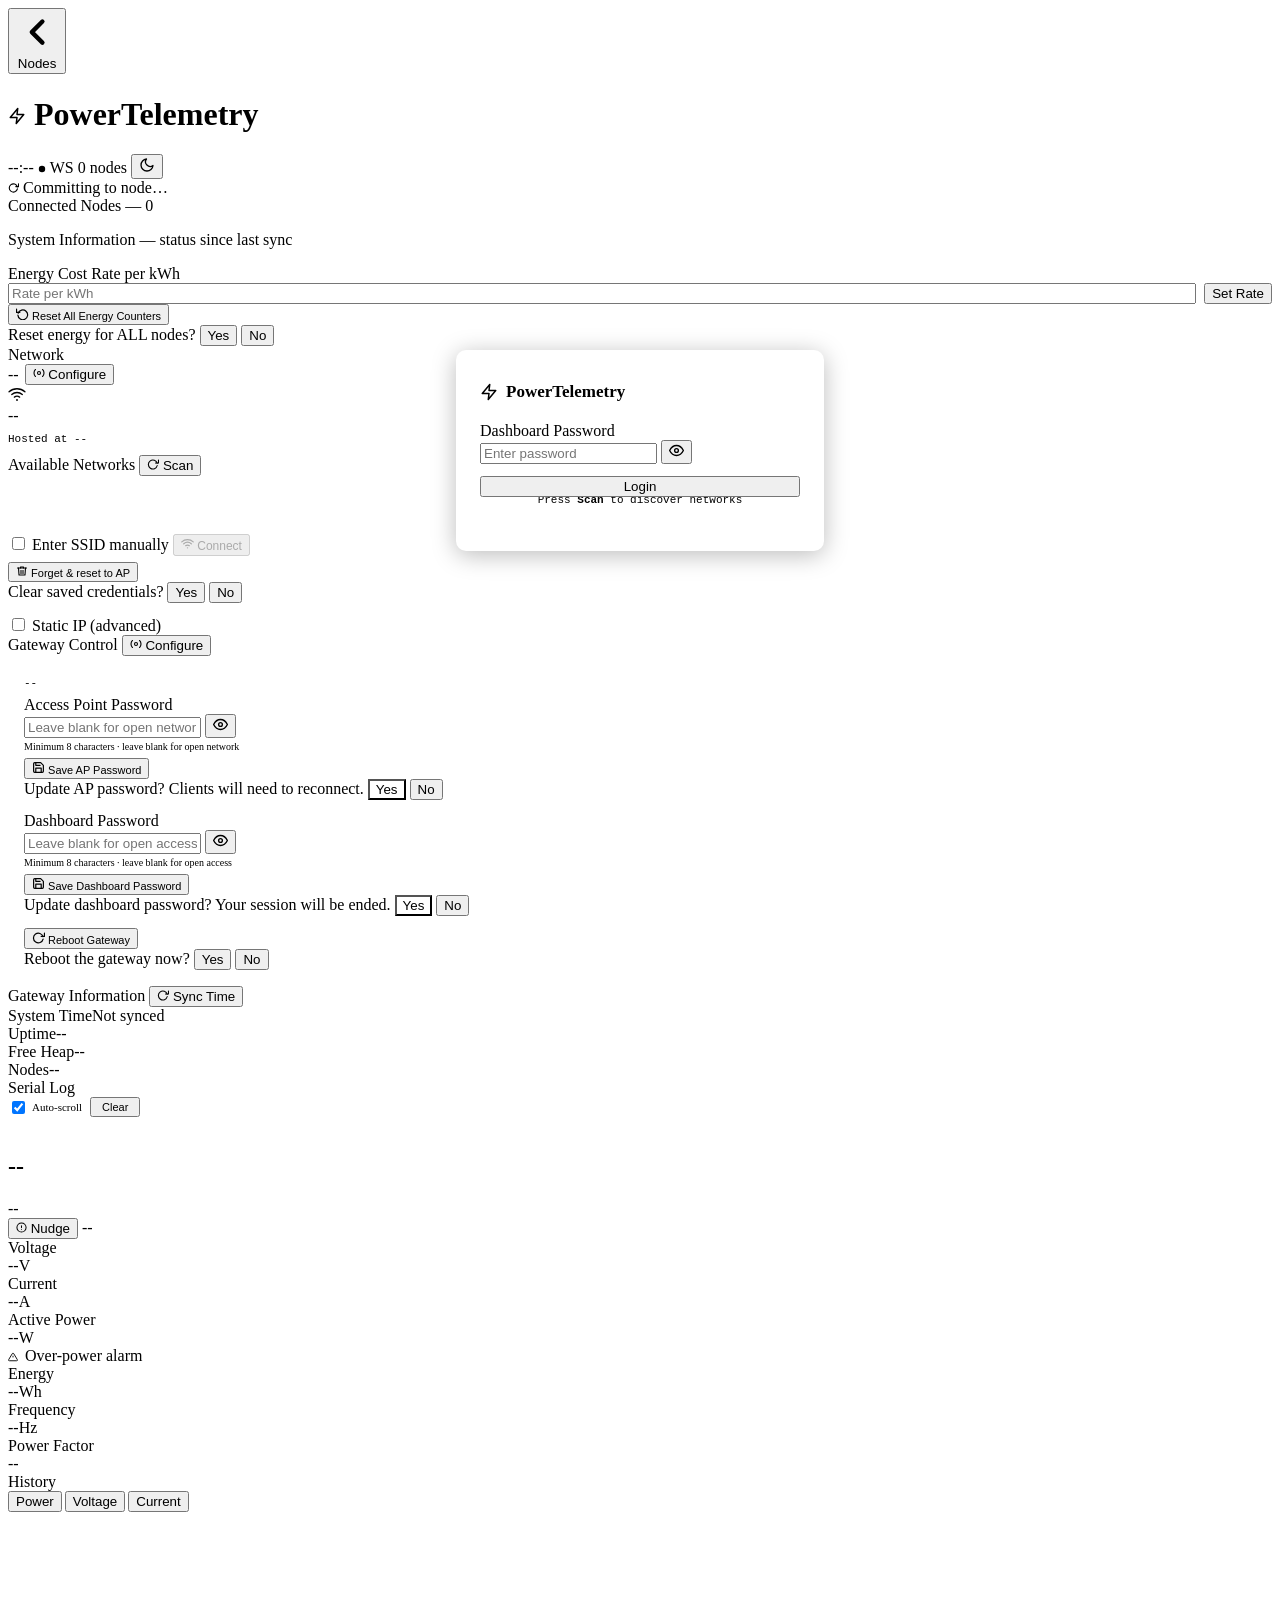
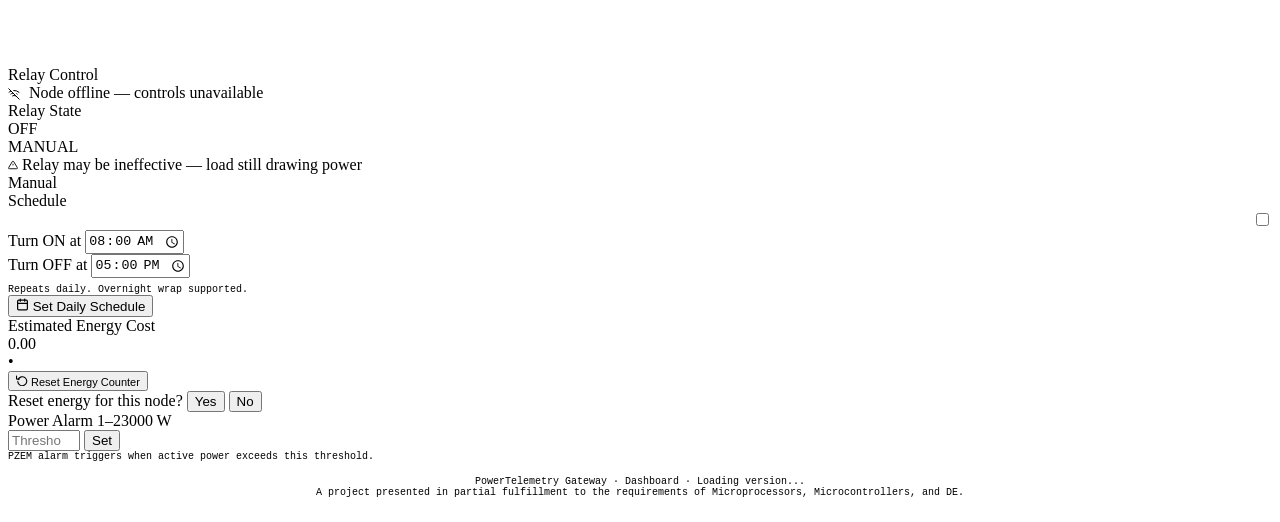
==== data/index.html @ 4db3e6ac "add foundation for bulkier data transfers" ====
<!DOCTYPE html>
<html lang="en" data-theme="dark">
<head>
<meta charset="UTF-8">
<meta name="viewport" content="width=device-width, initial-scale=1.0, maximum-scale=1">
<title>PowerTelemetry &middot; Dashboard</title>
<script src="/chart.js"></script>
<link rel="stylesheet" href="/styles.css">
<link rel="icon" type="image/png" href="/favicon/favicon-96x96.png" sizes="96x96" />
<link rel="icon" type="image/svg+xml" href="/favicon/favicon.svg" />
<link rel="shortcut icon" href="/favicon/favicon.ico" />
<link rel="apple-touch-icon" sizes="180x180" href="/favicon/apple-touch-icon.png" />
<meta name="apple-mobile-web-app-title" content="Telemeter" />
<link rel="manifest" href="/site.webmanifest" />
<meta name="theme-color" content="#00e5a0">
<!-- iOS Safari -->
<meta name="apple-mobile-web-app-capable" content="yes">
<meta name="apple-mobile-web-app-status-bar-style" content="black-translucent">
<meta name="apple-mobile-web-app-title" content="Gateway">
<link rel="apple-touch-icon" href="/icon-192.png">
</head>
<body>
<!-- -- Header --------------------------------------------------- -->
<header class="hdr">
  <div class="hdr-l">
    <button class="back-btn" id="backBtn" onclick="goHome()">
      <svg viewBox="0 0 24 24" fill="none" stroke="currentColor" stroke-width="2.5" stroke-linecap="round" stroke-linejoin="round"><polyline points="15 18 9 12 15 6"/></svg>
      Nodes
    </button>
    <h1>
      <span class="b">
        <svg width="18" height="18" viewBox="0 0 24 24" fill="none" stroke="currentColor" stroke-width="2" stroke-linecap="round" stroke-linejoin="round"><polygon points="13 2 3 14 12 14 11 22 21 10 12 10 13 2"/></svg>
      </span>
      PowerTelemetry
    </h1>
  </div>
  <div class="hdr-r">
    <span class="clk M" id="sysClock">--:--</span>
    <span class="hdr-badge M ws-err" id="wsStatus">
      <svg width="8" height="8" viewBox="0 0 10 10" style="display:inline;margin-right:4px"><circle cx="5" cy="5" r="4" fill="currentColor"/></svg>WS
    </span>
    <span class="hdr-badge M node-count" id="nodeCount">0 nodes</span>
    <button class="theme-btn" onclick="toggleTheme()" title="Toggle theme">
      <svg id="themeIco" width="16" height="16" viewBox="0 0 24 24" fill="none" stroke="currentColor" stroke-width="2" stroke-linecap="round" stroke-linejoin="round"><path d="M21 12.79A9 9 0 1 1 11.21 3 7 7 0 0 0 21 12.79z"/></svg>
    </button>
  </div>
  <div class="commit-banner" id="commitBanner">
    <svg width="11" height="11" viewBox="0 0 24 24" fill="none" stroke="currentColor" stroke-width="2.5" stroke-linecap="round" stroke-linejoin="round" style="animation:spin 1s linear infinite"><polyline points="23 4 23 10 17 10"/><path d="M20.49 15a9 9 0 1 1-.08-4.36"/></svg>
    Committing to node&hellip;
  </div>
</header>

<!-- Auth overlay — visible by default; JS hides it after auth check -->
<div id="authOverlay" style="display:flex;position:fixed;inset:0;z-index:9999;background:var(--bg);align-items:center;justify-content:center">
  <div style="width:100%;max-width:320px;padding:32px 24px;background:var(--pan);border-radius:10px;box-shadow:0 4px 24px #0004">
    <div style="display:flex;align-items:center;gap:8px;margin-bottom:4px">
      <span style="color:var(--ac);display:inline-flex;align-items:center">
        <svg width="18" height="18" viewBox="0 0 24 24" fill="none" stroke="currentColor" stroke-width="2" stroke-linecap="round" stroke-linejoin="round"><polygon points="13 2 3 14 12 14 11 22 21 10 12 10 13 2"/></svg>
      </span>
      <span style="font-size:17px;font-weight:700" class="M">PowerTelemetry</span>
    </div>
    <div style="font-size:11px;color:var(--txd);margin-bottom:20px" id="authApSsid"></div>
    <div class="form-group" style="margin-bottom:12px">
      <label class="form-label">Dashboard Password</label>
      <div class="pw-wrap">
        <input class="form-input" type="password" id="loginPwInput"
               placeholder="Enter password" autocomplete="current-password"
               spellcheck="false" onkeydown="if(event.key==='Enter')doLogin()">
        <button class="pw-eye" onclick="loginTogglePw()" type="button">
          <svg id="loginEyeIco" width="15" height="15" viewBox="0 0 24 24" fill="none" stroke="currentColor" stroke-width="2.2" stroke-linecap="round" stroke-linejoin="round"><path d="M1 12s4-8 11-8 11 8 11 8-4 8-11 8-11-8-11-8z"/><circle cx="12" cy="12" r="3"/></svg>
        </button>
      </div>
    </div>
    <button class="btn btn-primary" onclick="doLogin()" style="width:100%">Login</button>
    <div id="loginHint" style="font-size:10px;color:var(--txd);margin-top:8px;min-height:14px"></div>
  </div>
</div>

<div class="wrap">

  <!-- -- INDEX VIEW -------------------------------------------- -->
  <div class="view active" id="vIdx">

    <div class="scan-row" style="margin-bottom:16px">
      <div class="sec-label" style="margin-bottom:0">Connected Nodes &mdash; <span id="idxCount">0</span></div>
    </div>

    <!-- Node grid -->
    <div class="node-grid" id="nodeGrid"></div>

    <!-- Empty state -->
    <div class="empty-state" id="emptyState" style="display:none">
      <div class="ei">
        <svg width="48" height="48" viewBox="0 0 24 24" fill="none" stroke="currentColor" stroke-width="1.2" stroke-linecap="round" stroke-linejoin="round"><path d="M18 8h1a4 4 0 0 1 0 8h-1"/><path d="M2 8h16v9a4 4 0 0 1-4 4H6a4 4 0 0 1-4-4V8z"/><line x1="6" y1="1" x2="6" y2="4"/><line x1="10" y1="1" x2="10" y2="4"/><line x1="14" y1="1" x2="14" y2="4"/></svg>
      </div>
      <h2>Waiting for nodes&hellip;</h2>
      <p>Power on sensor nodes. They will appear here automatically once connected.</p>
    </div>
		
		<div class="scan-row" style="margin-bottom:16px; margin-top:16px;">
      <div class="sec-label" style="margin-bottom:0">System Information — status since last sync</div>
    </div>

    <!-- Gateway section -->
    <div class="gw-section">

      <!-- Energy cost rate -->
      <div class="panel cc-watt">
        <div class="panel-head">
          <span class="panel-title">Energy Cost Rate</span>
          <span class="panel-badge M">per kWh</span>
        </div>
        <div class="panel-body">
          <div style="display:flex;align-items:center;gap:8px">
            <input type="number" class="form-input M" id="costRateIn" min="0.01" step="0.01" placeholder="Rate per kWh" style="flex:1;margin-top:0">
            <button class="thr-set-btn M" onclick="setCostRate()" id="costSetBtn">Set Rate</button>
          </div>
          <div class="divider"></div>
          <div class="confirm-wrap">
            <button class="btn btn-danger M" style="margin-top:0;font-size:11px" onclick="showConfirm('cfmAllEnergy')">
              <svg width="13" height="13" viewBox="0 0 24 24" fill="none" stroke="currentColor" stroke-width="2.2" stroke-linecap="round" stroke-linejoin="round"><polyline points="1 4 1 10 7 10"/><path d="M3.51 15a9 9 0 1 0 .49-3.5"/></svg>
              Reset All Energy Counters
            </button>
            <div class="confirm M" id="cfmAllEnergy">
              <span class="confirm-msg">Reset energy for ALL nodes?</span>
              <button class="confirm-y" onclick="execClearAllEnergy()">Yes</button>
              <button class="confirm-n" onclick="hideConfirm('cfmAllEnergy')">No</button>
            </div>
          </div>
        </div>
      </div>

      <!-- Network status + config -->
      <div class="panel cc-freq" id="netPanel">
        <div class="panel-head">
          <span class="panel-title">Network</span>
          <div style="display:flex;align-items:center;gap:6px">
            <span class="panel-badge M" id="gwModeBadge">--</span>
            <button class="scan-btn M" id="wifiCfgBtn" onclick="toggleWifiDrawer()">
              <svg width="12" height="12" viewBox="0 0 24 24" fill="none" stroke="currentColor" stroke-width="2.2" stroke-linecap="round" stroke-linejoin="round"><circle cx="12" cy="12" r="3"/><path d="M19.07 4.93a10 10 0 0 1 0 14.14"/><path d="M4.93 4.93a10 10 0 0 0 0 14.14"/></svg>
              Configure
            </button>
          </div>
        </div>
        <div class="panel-body">

          <!-- Status view -->
          <div id="wifiStatusView">
            <div class="gw-net-ssid">
              <div class="gw-net-icon" id="gwNetIcon">
                <svg width="18" height="18" viewBox="0 0 24 24" fill="none" stroke="currentColor" stroke-width="1.8" stroke-linecap="round" stroke-linejoin="round"><path d="M1.42 9a16 16 0 0 1 21.16 0"/><path d="M5 12.55a11 11 0 0 1 14.08 0"/><path d="M8.53 16.11a6 6 0 0 1 6.95 0"/><line x1="12" y1="20" x2="12.01" y2="20" stroke-width="2.5"/></svg>
              </div>
              <div class="gw-net-name M" id="gwSSID">--</div>
            </div>
            <div style="margin-top:8px;font-size:11px;font-family:'JetBrains Mono',monospace"><span style="color:var(--txd)">Hosted at&nbsp;</span><span class="info-val ac M" id="gwIP">--</span></div>
          </div>

          <!-- Config drawer -->
          <div class="wifi-drawer" id="wifiDrawer">
            <div class="divider" style="margin-top:10px"></div>

            <!-- Screen: scan -->
            <div id="wifiScr-scan">
              <div class="scan-row">
                <span class="scan-label">Available Networks</span>
                <button class="scan-btn M" id="wifiScanBtn" onclick="wifiDoScan()">
                  <svg id="wifiScanIco" width="12" height="12" viewBox="0 0 24 24" fill="none" stroke="currentColor" stroke-width="2.2" stroke-linecap="round" stroke-linejoin="round"><polyline points="23 4 23 10 17 10"/><path d="M20.49 15a9 9 0 1 1-.08-4.36"/></svg>
                  Scan
                </button>
              </div>
              <div class="wifi-net-list" id="wifiNetList">
                <div class="empty" style="text-align:center;padding:18px 0;color:var(--txd);font-size:11px;font-family:monospace">
                  Press <strong>Scan</strong> to discover networks
                </div>
              </div>
              <label class="wifi-manual-row M">
                <input type="checkbox" id="wifiManualCb" onchange="wifiToggleManual()"> Enter SSID manually
              </label>
              <div id="wifiManualInput" style="display:none">
                <div class="form-group">
                  <label class="form-label">SSID</label>
                  <input class="form-input M" type="text" id="wifiManualSSID" placeholder="Network name" autocomplete="off" spellcheck="false" oninput="wifiValidateConnect()">
                </div>
              </div>
              <div id="wifiCredSection" style="display:none">
                <div class="form-group">
                  <label class="form-label">Password</label>
                  <div class="pw-wrap">
                    <input class="form-input M" type="password" id="wifiPwInput" placeholder="Enter password…" autocomplete="off">
                    <button class="pw-eye" onclick="wifiTogglePw()" type="button">
                      <svg id="wifiEyeIco" width="15" height="15" viewBox="0 0 24 24" fill="none" stroke="currentColor" stroke-width="2" stroke-linecap="round" stroke-linejoin="round"><path d="M1 12s4-8 11-8 11 8 11 8-4 8-11 8-11-8-11-8z"/><circle cx="12" cy="12" r="3"/></svg>
                    </button>
                  </div>
                </div>
              </div>
              <button class="btn btn-primary M" id="wifiConnectBtn" onclick="wifiDoConnect()" disabled style="margin-top:10px;font-size:12px">
                <svg width="13" height="13" viewBox="0 0 24 24" fill="none" stroke="currentColor" stroke-width="2.2" stroke-linecap="round" stroke-linejoin="round"><path d="M5 12.55a11 11 0 0 1 14.08 0"/><path d="M1.42 9a16 16 0 0 1 21.16 0"/><path d="M8.53 16.11a6 6 0 0 1 6.95 0"/><line x1="12" y1="20" x2="12.01" y2="20" stroke-width="2.5"/></svg>
                Connect
              </button>
              <div class="confirm-wrap" style="margin-top:6px">
                <button class="btn btn-danger M" onclick="showConfirm('cfmForget')" style="margin-top:0;font-size:11px">
                  <svg width="12" height="12" viewBox="0 0 24 24" fill="none" stroke="currentColor" stroke-width="2.2" stroke-linecap="round" stroke-linejoin="round"><polyline points="3 6 5 6 21 6"/><path d="M19 6l-1 14H6L5 6"/><path d="M10 11v6"/><path d="M14 11v6"/><path d="M9 6V4h6v2"/></svg>
                  Forget &amp; reset to AP
                </button>
                <div class="confirm M" id="cfmForget">
                  <span class="confirm-msg">Clear saved credentials?</span>
                  <button class="confirm-y" onclick="wifiDoForget()">Yes</button>
                  <button class="confirm-n" onclick="hideConfirm('cfmForget')">No</button>
                </div>
              </div>

              <!-- Static IP (advanced) -->
              <div class="divider" style="margin:12px 0 8px"></div>
              <label class="wifi-manual-row M">
                <input type="checkbox" id="wifiStaticIpCb" onchange="wifiToggleStaticIp()"> Static IP (advanced)
              </label>
              <div id="wifiStaticIpSection" style="display:none">
                <div style="font-size:10px;color:var(--txd);margin:4px 0 8px;font-family:monospace;line-height:1.5">
                  Takes effect on next connect.<br>Leave DNS blank to use gateway address.
                </div>
                <div class="form-group">
                  <label class="form-label">IP Address</label>
                  <input class="form-input M" type="text" id="wifiStaticIp" placeholder="192.168.1.100" autocomplete="off" spellcheck="false" oninput="wifiValidateStaticFields()">
                  <div class="field-err" id="wifiStaticIpErr"></div>
                </div>
                <div class="form-group">
                  <label class="form-label">Gateway</label>
                  <input class="form-input M" type="text" id="wifiStaticGw" placeholder="192.168.1.1" autocomplete="off" spellcheck="false" oninput="wifiValidateStaticFields()">
                  <div class="field-err" id="wifiStaticGwErr"></div>
                  <div class="field-warn" id="wifiStaticGwWarn"></div>
                </div>
                <div class="form-group">
                  <label class="form-label">Subnet</label>
                  <input class="form-input M" type="text" id="wifiStaticSn" placeholder="255.255.255.0" autocomplete="off" spellcheck="false" oninput="wifiValidateStaticFields()">
                  <div class="field-err" id="wifiStaticSnErr"></div>
                </div>
                <div class="form-group">
                  <label class="form-label">DNS</label>
                  <input class="form-input M" type="text" id="wifiStaticDns" placeholder="8.8.8.8 (optional)" autocomplete="off" spellcheck="false" oninput="wifiValidateStaticFields()">
                  <div class="field-err" id="wifiStaticDnsErr"></div>
                </div>
                <div style="display:flex;gap:6px;margin-top:6px">
                  <button class="btn btn-primary M" id="wifiStaticSaveBtn" onclick="wifiSaveStaticIp()" style="font-size:11px;flex:1">Save</button>
                  <button class="btn btn-ghost M" onclick="wifiClearStaticIp()" style="font-size:11px">Reset to DHCP</button>
                </div>
                <div class="field-err" id="wifiStaticSaveErr" style="margin-top:4px"></div>
              </div>
            </div>

            <!-- Screen: connecting -->
            <div id="wifiScr-connecting" style="display:none">
              <div style="text-align:center;padding:8px 0 6px">
                <div class="wifi-ring"></div>
                <div style="font-size:13px;font-weight:700;margin-bottom:3px" id="wifiConnTitle">Connecting…</div>
                <div class="M" style="font-size:11px;color:var(--txd)" id="wifiConnSub"></div>
              </div>
              <button class="btn btn-ghost M" onclick="wifiCancelConnect()" style="margin-top:8px;font-size:11px">Cancel</button>
            </div>

            <!-- Screen: result -->
            <div id="wifiScr-result" style="display:none">
              <div style="text-align:center;padding:10px 0 8px">
                <div id="wifiResultIcon" style="width:48px;height:48px;border-radius:50%;display:flex;align-items:center;justify-content:center;margin:0 auto 10px;border:2px solid var(--ac);background:rgba(0,229,160,.1);color:var(--ac)">
                  <svg width="22" height="22" viewBox="0 0 24 24" fill="none" stroke="currentColor" stroke-width="2.5" stroke-linecap="round" stroke-linejoin="round"><polyline points="20 6 9 17 4 12"/></svg>
                </div>
                <div style="font-size:13px;font-weight:700;margin-bottom:3px" id="wifiResultTitle">Connected!</div>
                <div class="M" style="font-size:11px;color:var(--txd);line-height:1.7" id="wifiResultSub"></div>
              </div>
              <button class="btn btn-ghost M" onclick="toggleWifiDrawer()" id="wifiBackBtn" style="margin-top:4px;font-size:11px">
                <svg width="11" height="11" viewBox="0 0 24 24" fill="none" stroke="currentColor" stroke-width="2.5" stroke-linecap="round" stroke-linejoin="round" style="margin-right:4px"><polyline points="15 18 9 12 15 6"/></svg>
                Back
              </button>
            </div>

          </div><!-- /wifi-drawer -->
        </div><!-- /panel-body -->
      </div>

      <!-- Gateway control -->
      <div class="panel" id="gwCtrlPanel">
        <div class="panel-head" style="padding-bottom:16px">
          <span class="panel-title">Gateway Control</span>
          <button class="scan-btn M" id="gwCtrlCfgBtn" onclick="toggleGwCtrlDrawer()">
            <svg width="12" height="12" viewBox="0 0 24 24" fill="none" stroke="currentColor" stroke-width="2.2" stroke-linecap="round" stroke-linejoin="round"><circle cx="12" cy="12" r="3"/><path d="M19.07 4.93a10 10 0 0 1 0 14.14"/><path d="M4.93 4.93a10 10 0 0 0 0 14.14"/></svg>
            Configure
          </button>
        </div>
        <div class="wifi-drawer" id="gwCtrlDrawer">
          <div style="padding:0 16px 16px">
          <div id="provSection" style="display:none">
            <div style="margin-bottom:12px">
              <div style="font-size:10px;color:var(--txd);margin-bottom:8px;line-height:1.6" class="M">
                Write the network encryption key to a MIFARE card.<br>
                Present card to PN532 within 5 s of pressing.
              </div>
              <div style="display:flex;align-items:center;gap:10px;flex-wrap:wrap">
                <button class="btn btn-primary M" id="provBtn" onclick="doProvision()" style="font-size:11px">
                  <svg width="13" height="13" viewBox="0 0 24 24" fill="none" stroke="currentColor" stroke-width="2.2" stroke-linecap="round" stroke-linejoin="round"><rect x="2" y="5" width="20" height="14" rx="2"/><line x1="2" y1="10" x2="22" y2="10"/></svg>
                  Write Key to Card
                </button>
                <span class="M" id="provStatus" style="font-size:10px;color:var(--txd)"></span>
              </div>
            </div>
            <div style="margin-bottom:12px">
              <div style="font-size:10px;color:var(--txd);margin-bottom:8px;line-height:1.6" class="M">
                Generate a new random network key. All nodes must be re-provisioned afterward.
              </div>
              <div class="confirm-wrap">
                <button class="btn btn-danger M" onclick="showConfirm('cfmKeyRegen')" style="font-size:11px">
                  <svg width="13" height="13" viewBox="0 0 24 24" fill="none" stroke="currentColor" stroke-width="2.2" stroke-linecap="round" stroke-linejoin="round"><path d="M21 2l-2 2m-7.61 7.61a5.5 5.5 0 1 1-7.778 7.778 5.5 5.5 0 0 1 7.777-7.777zm0 0L15.5 7.5m0 0l3 3L22 7l-3-3"/></svg>
                  Regenerate Network Key
                </button>
                <div class="confirm M" id="cfmKeyRegen">
                  <span class="confirm-msg">All nodes will need re-provisioning. Continue?</span>
                  <button class="confirm-y" onclick="execKeyRegen()">Yes</button>
                  <button class="confirm-n" onclick="hideConfirm('cfmKeyRegen')">No</button>
                </div>
              </div>
            </div>
            <div class="divider"></div>
          </div>
          <!-- Transport test developer panel -- shown when transport-test feature active -->
          <div id="transportTestSection" style="display:none">
            <div style="margin-bottom:12px">
              <div style="font-size:10px;color:var(--txd);margin-bottom:8px;line-height:1.6" class="M">
                GFSK bulk transport validation. Select a registered node and scenario.
              </div>
              <div class="form-group" style="margin-bottom:6px">
                <label class="form-label">Target Node</label>
                <select class="form-input M" id="ttNodeSel" style="font-size:11px">
                  <option value="">-- select node --</option>
                </select>
              </div>
              <div class="form-group" style="margin-bottom:6px">
                <label class="form-label">Scenario</label>
                <select class="form-input M" id="ttScenSel" style="font-size:11px">
                  <option value="echo">Echo -- 16 B loopback</option>
                  <option value="boundary_1">Boundary -- 1 B</option>
                  <option value="boundary_200">Boundary -- 200 B (1 fragment)</option>
                  <option value="boundary_201">Boundary -- 201 B (2 fragments)</option>
                  <option value="boundary_4096">Boundary -- 4096 B (max)</option>
                  <option value="pattern">Sequential pattern -- 4096 B</option>
                  <option value="pdr_measure">PDR measure -- 2000 B</option>
                  <option value="broadcast_500">Broadcast -- 500 B</option>
                </select>
              </div>
              <div style="display:flex;align-items:center;gap:10px;flex-wrap:wrap">
                <button class="btn btn-primary M" id="ttRunBtn" onclick="doTransportTest()" style="font-size:11px">
                  <svg width="13" height="13" viewBox="0 0 24 24" fill="none" stroke="currentColor" stroke-width="2.2" stroke-linecap="round" stroke-linejoin="round"><polygon points="5 3 19 12 5 21 5 3"/></svg>
                  Run Test
                </button>
                <span class="M" id="ttStatus" style="font-size:10px;color:var(--txd)"></span>
              </div>
              <div id="ttResult" style="display:none;margin-top:10px;padding:8px 10px;border-radius:6px;background:rgba(0,229,160,.06);border:1px solid rgba(0,229,160,.2);font-size:10px;font-family:'JetBrains Mono',monospace;line-height:1.7"></div>
            </div>
            <div class="divider"></div>
          </div>
          <!-- AP security -->
          <div style="margin-bottom:12px">
            <div style="margin-bottom:6px" class="M">
              <span style="font-size:11px;font-family:'JetBrains Mono',monospace;color:var(--tx)" id="apSsidName">--</span>
              <span style="font-size:10px;color:var(--txd);margin-left:5px" id="apSsidStatus"></span>
            </div>
            <div class="form-group" style="margin-bottom:6px">
              <label class="form-label">Access Point Password</label>
              <div class="pw-wrap">
                <input class="form-input M" type="password" id="apPwInput"
                       placeholder="Leave blank for open network"
                       autocomplete="new-password" spellcheck="false">
                <button class="pw-eye" onclick="apTogglePw()" type="button">
                  <svg id="apEyeIco" width="15" height="15" viewBox="0 0 24 24" fill="none" stroke="currentColor" stroke-width="2.2" stroke-linecap="round" stroke-linejoin="round"><path d="M1 12s4-8 11-8 11 8 11 8-4 8-11 8-11-8-11-8z"/><circle cx="12" cy="12" r="3"/></svg>
                </button>
              </div>
              <div style="font-size:10px;color:var(--txd);margin-top:3px" id="apPwHint">Minimum 8 characters · leave blank for open network</div>
            </div>
            <div class="confirm-wrap">
              <button class="btn btn-safe M" onclick="apSavePassword()" style="margin-top:0;font-size:11px">
                <svg width="13" height="13" viewBox="0 0 24 24" fill="none" stroke="currentColor" stroke-width="2.2" stroke-linecap="round" stroke-linejoin="round"><path d="M19 21H5a2 2 0 0 1-2-2V5a2 2 0 0 1 2-2h11l5 5v11a2 2 0 0 1-2 2z"/><polyline points="17 21 17 13 7 13 7 21"/><polyline points="7 3 7 8 15 8"/></svg>
                Save AP Password
              </button>
              <div class="confirm M" id="cfmApPw" style="border-color:rgba(0,229,160,.4)">
                <span class="confirm-msg">Update AP password? Clients will need to reconnect.</span>
                <button class="confirm-y" style="background:var(--ac);color:var(--bg)" onclick="execApSavePassword()">Yes</button>
                <button class="confirm-n" onclick="hideConfirm('cfmApPw')">No</button>
              </div>
            </div>
          </div>
          <!-- Dashboard security -->
          <div style="margin-bottom:12px">
            <div class="form-group" style="margin-bottom:6px">
              <label class="form-label">Dashboard Password</label>
              <div class="pw-wrap">
                <input class="form-input M" type="password" id="dashPwInput"
                       placeholder="Leave blank for open access"
                       autocomplete="new-password" spellcheck="false">
                <button class="pw-eye" onclick="dashTogglePw()" type="button">
                  <svg id="dashEyeIco" width="15" height="15" viewBox="0 0 24 24" fill="none" stroke="currentColor" stroke-width="2.2" stroke-linecap="round" stroke-linejoin="round"><path d="M1 12s4-8 11-8 11 8 11 8-4 8-11 8-11-8-11-8z"/><circle cx="12" cy="12" r="3"/></svg>
                </button>
              </div>
              <div style="font-size:10px;color:var(--txd);margin-top:3px" id="dashPwHint">Minimum 8 characters · leave blank for open access</div>
            </div>
            <div class="confirm-wrap">
              <button class="btn btn-safe M" onclick="dashSavePassword()" style="margin-top:0;font-size:11px">
                <svg width="13" height="13" viewBox="0 0 24 24" fill="none" stroke="currentColor" stroke-width="2.2" stroke-linecap="round" stroke-linejoin="round"><path d="M19 21H5a2 2 0 0 1-2-2V5a2 2 0 0 1 2-2h11l5 5v11a2 2 0 0 1-2 2z"/><polyline points="17 21 17 13 7 13 7 21"/><polyline points="7 3 7 8 15 8"/></svg>
                Save Dashboard Password
              </button>
              <div class="confirm M" id="cfmDashPw" style="border-color:rgba(0,229,160,.4)">
                <span class="confirm-msg">Update dashboard password? Your session will be ended.</span>
                <button class="confirm-y" style="background:var(--ac);color:var(--bg)" onclick="execDashSavePassword()">Yes</button>
                <button class="confirm-n" onclick="hideConfirm('cfmDashPw')">No</button>
              </div>
            </div>
            <div class="confirm-wrap" id="dashLogoutBtn" style="display:none">
              <button class="btn btn-danger M" onclick="showConfirm('cfmLogout')" style="margin-top:6px;font-size:11px">
                <svg width="13" height="13" viewBox="0 0 24 24" fill="none" stroke="currentColor" stroke-width="2.2" stroke-linecap="round" stroke-linejoin="round"><path d="M9 21H5a2 2 0 0 1-2-2V5a2 2 0 0 1 2-2h4"/><polyline points="16 17 21 12 16 7"/><line x1="21" y1="12" x2="9" y2="12"/></svg>
                Log Out
              </button>
              <div class="confirm M" id="cfmLogout">
                <span class="confirm-msg">Log out of the dashboard?</span>
                <button class="confirm-y" onclick="doLogout()">Yes</button>
                <button class="confirm-n" onclick="hideConfirm('cfmLogout')">No</button>
              </div>
            </div>
          </div>
          <div class="divider"></div>
          <div class="confirm-wrap">
            <button class="btn btn-danger M" onclick="showConfirm('cfmReboot')" style="margin-top:0;font-size:11px">
              <svg width="13" height="13" viewBox="0 0 24 24" fill="none" stroke="currentColor" stroke-width="2.2" stroke-linecap="round" stroke-linejoin="round"><polyline points="23 4 23 10 17 10"/><path d="M20.49 15a9 9 0 1 1-.08-4.36"/></svg>
              Reboot Gateway
            </button>
            <div class="confirm M" id="cfmReboot">
              <span class="confirm-msg">Reboot the gateway now?</span>
              <button class="confirm-y" onclick="execReboot()">Yes</button>
              <button class="confirm-n" onclick="hideConfirm('cfmReboot')">No</button>
            </div>
          </div>
          </div>
        </div>
      </div>

       <!-- Gateway info -->
      <div class="panel">
        <div class="panel-head">
          <span class="panel-title">Gateway Information</span>
          <button class="scan-btn M" onclick="doSyncTime()" id="syncBtn">
            <svg width="12" height="12" viewBox="0 0 24 24" fill="none" stroke="currentColor" stroke-width="2.2" stroke-linecap="round" stroke-linejoin="round"><polyline points="23 4 23 10 17 10"/><path d="M20.49 15a9 9 0 1 1-.08-4.36"/></svg>
            Sync Time
          </button>
          <span id="gwTimeSrc" class="hdr-badge M ws-ok" style="display:none">NTP</span>
        </div>
        <div class="panel-body">
          <div class="info-grid" style="border:none;margin:0;padding:0">
            <div class="info-row"><span class="info-lbl">System Time</span><span class="info-val M" id="gwTimeVal">Not synced</span></div>
            <div class="info-row"><span class="info-lbl">Uptime</span><span class="info-val M" id="gwUptime">--</span></div>
            <div class="info-row"><span class="info-lbl">Free Heap</span><span class="info-val M" id="gwHeap">--</span></div>
            <div class="info-row"><span class="info-lbl">Nodes</span><span class="info-val M" id="gwNodes">--</span></div>
          </div>
          <div id="gwTimeWarn" style="display:none;margin-top:10px;padding:8px 10px;border-radius:6px;background:rgba(255,159,67,.1);border:1px solid rgba(255,159,67,.25);font-size:10px;color:var(--wn)" class="M">
            <svg width="11" height="11" viewBox="0 0 24 24" fill="none" stroke="currentColor" stroke-width="2.2" style="margin-right:4px;vertical-align:middle"><path d="M10.29 3.86L1.82 18a2 2 0 0 0 1.71 3h16.94a2 2 0 0 0 1.71-3L13.71 3.86a2 2 0 0 0-3.42 0z"/><line x1="12" y1="9" x2="12" y2="13"/><line x1="12" y1="17" x2="12.01" y2="17"/></svg>
            Time not synced — schedules unavailable
          </div>
        </div>
      </div>

      <!-- Serial log -->
      <div class="panel" id="panelLog" style="grid-column:1/-1;">
        <div class="panel-head">
          <span class="panel-title">Serial Log</span>
          <div style="display:flex;gap:8px;align-items:center">
            <label style="font-size:11px;color:var(--txd);display:flex;gap:4px;align-items:center">
              <input type="checkbox" id="logAutoScroll" checked> Auto-scroll
            </label>
            <button class="btn btn-ghost" id="btnClearLog" style="padding:2px 10px;font-size:11px">Clear</button>
          </div>
        </div>
        <div class="panel-body" style="padding:8px">
          <div id="logFilterRow" class="log-filter-row"></div>
          <div id="serialLogBox" class="serial-log"></div>
        </div>
      </div>

    </div>
  </div>

  <!-- -- DETAIL VIEW ------------------------------------------- -->
  <div class="view" id="vDet">

    <!-- Detail header -->
    <div class="det-hdr">
      <div class="det-hdr-l">
        <h2 id="detLabel" onclick="startRename()" title="Click to rename">--</h2>
        <div class="det-sub M" id="detSub">--</div>
      </div>
      <div class="det-hdr-r">
        <button class="nudge-btn M" id="detNudge" onclick="doNudge(cNid)">
          <svg width="11" height="11" viewBox="0 0 24 24" fill="none" stroke="currentColor" stroke-width="2.2" stroke-linecap="round" stroke-linejoin="round"><circle cx="12" cy="12" r="10"/><line x1="12" y1="8" x2="12" y2="12"/><line x1="12" y1="16" x2="12.01" y2="16"/></svg>
          Nudge
        </button>
        <span class="panel-badge M nc-status" id="detStatus">--</span>
      </div>
    </div>

    <!-- Metric cards -->
    <div class="metric-grid">
      <div class="metric-card" style="--cc:var(--volt)">
        <div class="metric-lbl">Voltage</div>
        <div class="metric-val M"><span id="dV">--</span><span class="metric-unit">V</span></div>
        <div class="metric-bar"><div class="metric-bar-fill" id="bV"></div></div>
      </div>
      <div class="metric-card" style="--cc:var(--amp)">
        <div class="metric-lbl">Current</div>
        <div class="metric-val M"><span id="dI">--</span><span class="metric-unit">A</span></div>
        <div class="metric-bar"><div class="metric-bar-fill" id="bI"></div></div>
      </div>
      <div class="metric-card" id="pwrCard" style="--cc:var(--watt)">
        <div class="metric-lbl">Active Power</div>
        <div class="metric-val M"><span id="dP">--</span><span class="metric-unit">W</span></div>
        <div class="metric-bar"><div class="metric-bar-fill" id="bP"></div></div>
        <div class="alarm-tag M" id="alarmTag">
          <svg width="10" height="10" viewBox="0 0 24 24" fill="none" stroke="currentColor" stroke-width="2.2" style="margin-right:3px;vertical-align:middle"><path d="M10.29 3.86L1.82 18a2 2 0 0 0 1.71 3h16.94a2 2 0 0 0 1.71-3L13.71 3.86a2 2 0 0 0-3.42 0z"/><line x1="12" y1="9" x2="12" y2="13"/><line x1="12" y1="17" x2="12.01" y2="17"/></svg>
          Over-power alarm
        </div>
      </div>
      <div class="metric-card" style="--cc:var(--nrg)">
        <div class="metric-lbl">Energy</div>
        <div class="metric-val M"><span id="dE">--</span><span class="metric-unit" id="dEu">Wh</span></div>
        <div class="metric-bar"><div class="metric-bar-fill" id="bE"></div></div>
      </div>
      <div class="metric-card" style="--cc:var(--freq)">
        <div class="metric-lbl">Frequency</div>
        <div class="metric-val M"><span id="dF">--</span><span class="metric-unit">Hz</span></div>
        <div class="metric-bar"><div class="metric-bar-fill" id="bF"></div></div>
      </div>
      <div class="metric-card" style="--cc:var(--pf)">
        <div class="metric-lbl">Power Factor</div>
        <div class="metric-val M"><span id="dPF">--</span></div>
        <div class="metric-bar"><div class="metric-bar-fill" id="bPF"></div></div>
      </div>
    </div>

    <!-- Chart + sidebar -->
    <div class="det-bottom">

      <!-- Chart panel -->
      <div class="panel">
        <div class="panel-head">
          <span class="panel-title">History</span>
          <div style="display:flex;gap:3px">
            <button class="scan-btn M" data-m="power" onclick="swChart('power')">Power</button>
            <button class="scan-btn M" data-m="voltage" onclick="swChart('voltage')">Voltage</button>
            <button class="scan-btn M" data-m="current" onclick="swChart('current')">Current</button>
          </div>
        </div>
        <div class="panel-body">
          <div class="chart-wrap"><canvas id="chartCanvas"></canvas></div>
        </div>
      </div>

      <!-- Right sidebar -->
      <div class="side-col">

        <!-- Relay control -->
        <div class="panel" id="relayPanel">
          <div class="panel-head">
            <span class="panel-title">Relay Control</span>
          </div>
          <div class="panel-body">
            <div class="offline-msg M" id="offlineMsg">
              <svg width="12" height="12" viewBox="0 0 24 24" fill="none" stroke="currentColor" stroke-width="2" style="margin-right:5px;vertical-align:middle"><line x1="1" y1="1" x2="23" y2="23"/><path d="M16.72 11.06A10.94 10.94 0 0 1 19 12.55"/><path d="M5 12.55a10.94 10.94 0 0 1 5.17-2.39"/><path d="M10.71 5.05A16 16 0 0 1 22.56 9"/><path d="M1.42 9a15.91 15.91 0 0 1 4.7-2.88"/><path d="M8.53 16.11a6 6 0 0 1 6.95 0"/><line x1="12" y1="20" x2="12" y2="20" stroke-width="2.5"/></svg>
              Node offline — controls unavailable
            </div>

            <div class="relay-state-box" id="relayStateBox">
              <div>
                <div class="relay-state-lbl">Relay State</div>
                <div class="relay-state-val off M" id="relayState">OFF</div>
              </div>
              <div class="relay-mode-lbl" id="relayMode">MANUAL</div>
            </div>
            <div class="relay-warn-tag M" id="relayWarnTag">
              <svg width="10" height="10" viewBox="0 0 24 24" fill="none" stroke="currentColor" stroke-width="2.2"><path d="M10.29 3.86L1.82 18a2 2 0 0 0 1.71 3h16.94a2 2 0 0 0 1.71-3L13.71 3.86a2 2 0 0 0-3.42 0z"/><line x1="12" y1="9" x2="12" y2="13"/><line x1="12" y1="17" x2="12.01" y2="17"/></svg>
              Relay may be ineffective — load still drawing power
            </div>

            <div id="relayCtrl">
              <div class="tab-row M" id="relayTabs">
                <div class="active" data-mode="manual" onclick="setRelayTab('manual')">Manual</div>
                <div data-mode="schedule" onclick="setRelayTab('schedule')">Schedule</div>
              </div>
              <div id="relayInner">
                <!-- Manual -->
                <div class="tab-pane active" id="tabManual">
                  <div style="display:flex;align-items:center;justify-content:flex-end">
                    <label class="tgl"><input type="checkbox" id="relayToggle" onchange="doManual(this.checked)"><div class="ts"></div></label>
                  </div>
                </div>
                <!-- Schedule -->
                <div class="tab-pane" id="tabSchedule">
                  <div class="sched-info M" id="schedInfo"></div>
                  <div class="form-group">
                    <label class="form-label">Turn ON at</label>
                    <input type="time" class="form-input M" id="schedStart" value="08:00">
                  </div>
                  <div class="form-group">
                    <label class="form-label">Turn OFF at</label>
                    <input type="time" class="form-input M" id="schedEnd" value="17:00">
                  </div>
                  <div style="font-size:10px;color:var(--txd);margin-top:6px;font-family:'JetBrains Mono',monospace">Repeats daily. Overnight wrap supported.</div>
                  <button class="btn btn-primary" onclick="doSchedule()">
                    <svg width="13" height="13" viewBox="0 0 24 24" fill="none" stroke="currentColor" stroke-width="2.2" stroke-linecap="round" stroke-linejoin="round"><rect x="3" y="4" width="18" height="18" rx="2" ry="2"/><line x1="16" y1="2" x2="16" y2="6"/><line x1="8" y1="2" x2="8" y2="6"/><line x1="3" y1="10" x2="21" y2="10"/></svg>
                    Set Daily Schedule
                  </button>
                </div>
              </div>
            </div>
          </div>
        </div>

        <!-- Energy cost -->
        <div class="panel cc-nrg">
          <div class="panel-head">
            <span class="panel-title">Estimated Energy Cost</span>
          </div>
          <div class="panel-body">
            <div class="cost-val" id="costVal">0.00</div>
            <div class="cost-sub"><span id="costRate2"></span> &bull; <span id="costEnergy"></span></div>
            <div class="divider"></div>
            <div class="confirm-wrap">
              <button class="btn btn-danger M" style="margin-top:0;font-size:11px" onclick="showConfirm('cfmEnergy')">
                <svg width="12" height="12" viewBox="0 0 24 24" fill="none" stroke="currentColor" stroke-width="2.2" stroke-linecap="round" stroke-linejoin="round"><polyline points="1 4 1 10 7 10"/><path d="M3.51 15a9 9 0 1 0 .49-3.5"/></svg>
                Reset Energy Counter
              </button>
              <div class="confirm M" id="cfmEnergy">
                <span class="confirm-msg">Reset energy for this node?</span>
                <button class="confirm-y" onclick="execClearEnergy()">Yes</button>
                <button class="confirm-n" onclick="hideConfirm('cfmEnergy')">No</button>
              </div>
            </div>
          </div>
        </div>

        <!-- Power alarm threshold -->
        <div class="panel cc-dg" id="thrPanel">
          <div class="panel-head">
            <span class="panel-title">Power Alarm</span>
            <span class="panel-badge M">1–23000 W</span>
          </div>
          <div class="panel-body">
            <div id="thrCtrl">
              <div class="thr-row">
                <input type="number" class="thr-input M" id="thrInput" min="1" max="23000" step="1" placeholder="Threshold (W)">
                <button class="thr-set-btn M" onclick="doSetThreshold()">Set</button>
              </div>
              <div style="font-size:10px;color:var(--txd);font-family:'JetBrains Mono',monospace">PZEM alarm triggers when active power exceeds this threshold.</div>
            </div>
          </div>
        </div>

      </div><!-- /side-col -->
    </div><!-- /det-bottom -->
  </div><!-- /vDet -->

</div><!-- /wrap -->

<!-- -- Footer --------------------------------------------------- -->
<footer style="position:relative;z-index:1;text-align:center;padding:14px;font-size:10px;color:var(--txd);border-top:1px solid var(--bd);font-family:'JetBrains Mono',monospace">
  PowerTelemetry Gateway &middot; Dashboard &middot; <span style="color:var(--ac)" id="fwVer">Loading version...</span>
	<br>A project presented in partial fulfillment to the requirements of Microprocessors, Microcontrollers, and DE.
</footer>
<script src="/app.js"></script>
<!--script src="/simulation.js"></script> <!-- Comment out this line to switch to production -->
<script>
	init();
</script>
</body>
</html>
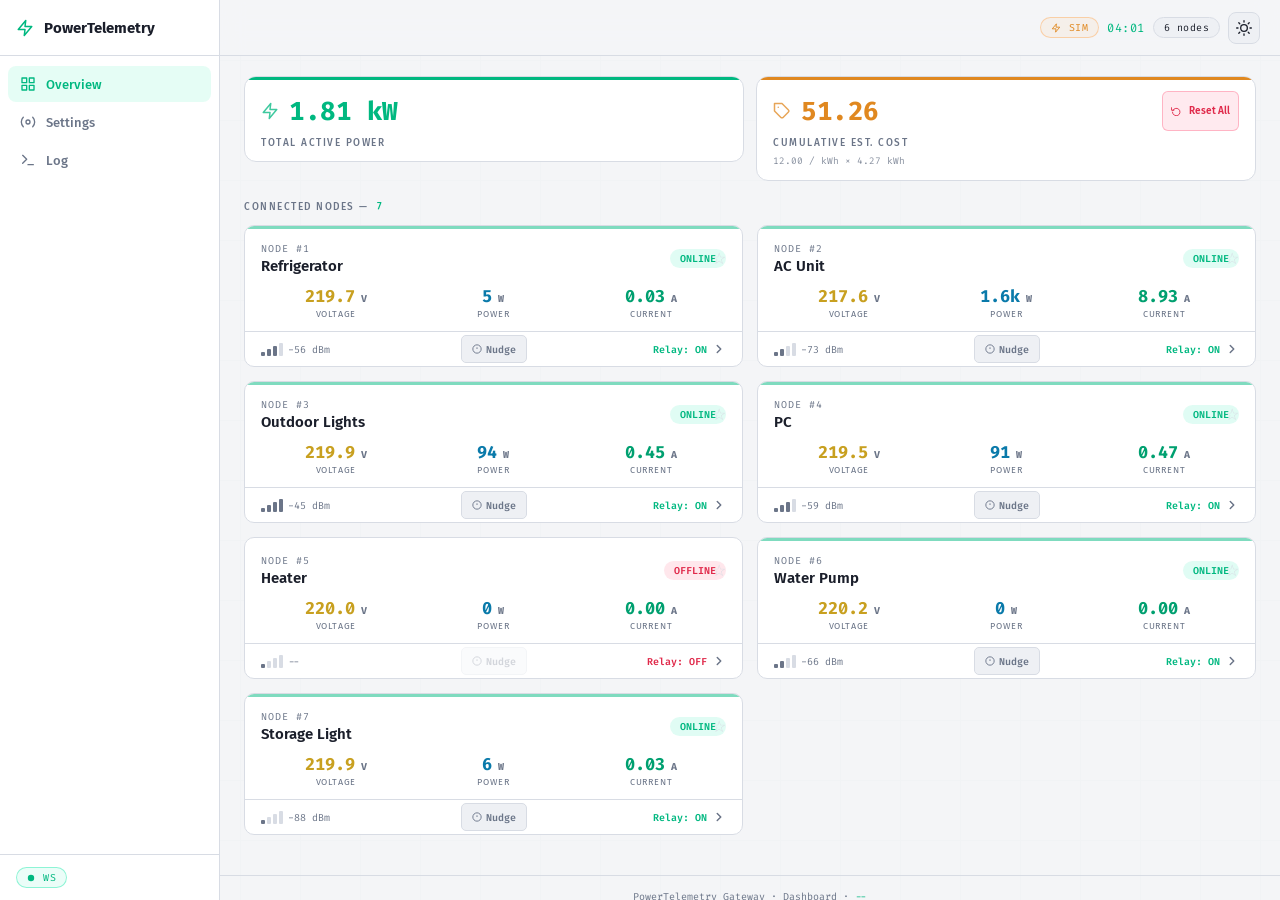
==== commit 6aeca499: "finalize new dashboard" ====
--- a/data/index.html
+++ b/data/index.html
@@ -2,675 +2,799 @@
 <html lang="en" data-theme="dark">
 <head>
 <meta charset="UTF-8">
-<meta name="viewport" content="width=device-width, initial-scale=1.0, maximum-scale=1">
+<meta name="viewport" content="width=device-width, initial-scale=1.0">
 <title>PowerTelemetry &middot; Dashboard</title>
-<script src="/chart.js"></script>
-<link rel="stylesheet" href="/styles.css">
-<link rel="icon" type="image/png" href="/favicon/favicon-96x96.png" sizes="96x96" />
-<link rel="icon" type="image/svg+xml" href="/favicon/favicon.svg" />
-<link rel="shortcut icon" href="/favicon/favicon.ico" />
-<link rel="apple-touch-icon" sizes="180x180" href="/favicon/apple-touch-icon.png" />
-<meta name="apple-mobile-web-app-title" content="Telemeter" />
-<link rel="manifest" href="/site.webmanifest" />
+<link rel="stylesheet" href="styles.css">
+<link rel="preconnect" href="https://fonts.googleapis.com">
+<link rel="preconnect" href="https://fonts.gstatic.com" crossorigin>
+<link rel="stylesheet" href="https://fonts.googleapis.com/css2?family=Fira+Code:wght@400;500;600;700&family=Fira+Sans:wght@300;400;500;600;700&display=swap">
+<link rel="icon" type="image/png" href="/favicon/favicon-96x96.png" sizes="96x96">
+<link rel="icon" type="image/svg+xml" href="/favicon/favicon.svg">
+<link rel="shortcut icon" href="/favicon/favicon.ico">
+<link rel="apple-touch-icon" sizes="180x180" href="/favicon/apple-touch-icon.png">
+<link rel="manifest" href="/site.webmanifest">
 <meta name="theme-color" content="#00e5a0">
-<!-- iOS Safari -->
 <meta name="apple-mobile-web-app-capable" content="yes">
 <meta name="apple-mobile-web-app-status-bar-style" content="black-translucent">
-<meta name="apple-mobile-web-app-title" content="Gateway">
-<link rel="apple-touch-icon" href="/icon-192.png">
+<meta name="apple-mobile-web-app-title" content="Telemeter">
 </head>
 <body>
-<!-- -- Header --------------------------------------------------- -->
-<header class="hdr">
-  <div class="hdr-l">
-    <button class="back-btn" id="backBtn" onclick="goHome()">
-      <svg viewBox="0 0 24 24" fill="none" stroke="currentColor" stroke-width="2.5" stroke-linecap="round" stroke-linejoin="round"><polyline points="15 18 9 12 15 6"/></svg>
+
+<a href="#main" class="skip-link">Skip to main content</a>
+
+<!-- Auth overlay -->
+<div id="authOverlay" role="dialog" aria-modal="true" aria-label="Dashboard Login" style="display:none;position:fixed;inset:0;z-index:9999;background:var(--bg);align-items:center;justify-content:center">
+  <div style="width:100%;max-width:320px;padding:32px 24px;background:var(--pan,var(--sf));border-radius:12px;border:1px solid var(--bd);box-shadow:0 8px 40px #0006">
+    <div style="display:flex;align-items:center;gap:8px;margin-bottom:4px">
+      <span style="color:var(--ac);display:inline-flex">
+        <svg width="18" height="18" viewBox="0 0 24 24" fill="none" stroke="currentColor" stroke-width="2" stroke-linecap="round" stroke-linejoin="round" aria-hidden="true"><polygon points="13 2 3 14 12 14 11 22 21 10 12 10 13 2"/></svg>
+      </span>
+      <span style="font-size:17px;font-weight:700">PowerTelemetry</span>
+    </div>
+    <div style="font-size:11px;color:var(--txd);margin-bottom:20px;font-family:'Fira Code',monospace" id="authApSsid"></div>
+    <div class="form-group" style="margin-bottom:12px">
+      <label class="form-label" for="loginPwInput">Dashboard Password</label>
+      <div class="pw-wrap">
+        <input class="form-input" type="password" id="loginPwInput"
+               placeholder="Enter password" autocomplete="current-password"
+               spellcheck="false" onkeydown="if(event.key==='Enter')doLogin()">
+        <button class="pw-eye" onclick="loginTogglePw()" type="button" aria-label="Toggle password visibility">
+          <svg id="loginEyeIco" width="15" height="15" viewBox="0 0 24 24" fill="none" stroke="currentColor" stroke-width="2.2" stroke-linecap="round" stroke-linejoin="round" aria-hidden="true"><path d="M1 12s4-8 11-8 11 8 11 8-4 8-11 8-11-8-11-8z"/><circle cx="12" cy="12" r="3"/></svg>
+        </button>
+      </div>
+    </div>
+    <button class="btn btn-primary" onclick="doLogin()" style="width:100%;margin-top:0">Sign In</button>
+    <div id="loginHint" role="alert" style="font-size:10px;color:var(--txd);margin-top:8px;min-height:14px;font-family:'Fira Code',monospace"></div>
+  </div>
+</div>
+
+<!-- Sidebar -->
+<nav class="sidebar" aria-label="Main navigation">
+  <div class="sb-brand">
+    <span class="sb-brand-icon" aria-hidden="true">
+      <svg width="18" height="18" viewBox="0 0 24 24" fill="none" stroke="currentColor" stroke-width="2" stroke-linecap="round" stroke-linejoin="round"><polygon points="13 2 3 14 12 14 11 22 21 10 12 10 13 2"/></svg>
+    </span>
+    <span>PowerTelemetry</span>
+  </div>
+  <ul class="sb-nav" role="list">
+    <li>
+      <a href="#/" class="sb-item" data-route="overview" aria-label="Overview — node grid">
+        <svg width="16" height="16" viewBox="0 0 24 24" fill="none" stroke="currentColor" stroke-width="2" stroke-linecap="round" stroke-linejoin="round" aria-hidden="true"><rect x="3" y="3" width="7" height="7"/><rect x="14" y="3" width="7" height="7"/><rect x="14" y="14" width="7" height="7"/><rect x="3" y="14" width="7" height="7"/></svg>
+        Overview
+      </a>
+    </li>
+    <li>
+      <a href="#/settings" class="sb-item" data-route="settings" aria-label="Settings — network and gateway">
+        <svg width="16" height="16" viewBox="0 0 24 24" fill="none" stroke="currentColor" stroke-width="2" stroke-linecap="round" stroke-linejoin="round" aria-hidden="true"><circle cx="12" cy="12" r="3"/><path d="M19.07 4.93a10 10 0 0 1 0 14.14M4.93 4.93a10 10 0 0 0 0 14.14"/></svg>
+        Settings
+      </a>
+    </li>
+    <li>
+      <a href="#/log" class="sb-item" data-route="log" aria-label="Serial log">
+        <svg width="16" height="16" viewBox="0 0 24 24" fill="none" stroke="currentColor" stroke-width="2" stroke-linecap="round" stroke-linejoin="round" aria-hidden="true"><polyline points="4 17 10 11 4 5"/><line x1="12" y1="19" x2="20" y2="19"/></svg>
+        Log
+      </a>
+    </li>
+  </ul>
+  <div class="sb-foot">
+    <span class="hdr-badge M ws-err" id="wsStatus" aria-live="polite" aria-label="WebSocket status">
+      <svg width="8" height="8" viewBox="0 0 10 10" aria-hidden="true"><circle cx="5" cy="5" r="4" fill="currentColor"/></svg>
+      WS
+    </span>
+  </div>
+</nav>
+
+<!-- Topbar -->
+<header class="topbar">
+  <div class="topbar-l">
+    <button class="back-btn" id="backBtn" onclick="goHome()" style="display:none" aria-label="Back to nodes overview">
+      <svg width="14" height="14" viewBox="0 0 24 24" fill="none" stroke="currentColor" stroke-width="2.5" stroke-linecap="round" stroke-linejoin="round" aria-hidden="true"><polyline points="15 18 9 12 15 6"/></svg>
       Nodes
     </button>
     <h1>
-      <span class="b">
-        <svg width="18" height="18" viewBox="0 0 24 24" fill="none" stroke="currentColor" stroke-width="2" stroke-linecap="round" stroke-linejoin="round"><polygon points="13 2 3 14 12 14 11 22 21 10 12 10 13 2"/></svg>
+      <span style="color:var(--ac);display:inline-flex;align-items:center" aria-hidden="true">
+        <svg width="16" height="16" viewBox="0 0 24 24" fill="none" stroke="currentColor" stroke-width="2" stroke-linecap="round" stroke-linejoin="round"><polygon points="13 2 3 14 12 14 11 22 21 10 12 10 13 2"/></svg>
       </span>
       PowerTelemetry
     </h1>
   </div>
-  <div class="hdr-r">
-    <span class="clk M" id="sysClock">--:--</span>
-    <span class="hdr-badge M ws-err" id="wsStatus">
-      <svg width="8" height="8" viewBox="0 0 10 10" style="display:inline;margin-right:4px"><circle cx="5" cy="5" r="4" fill="currentColor"/></svg>WS
-    </span>
-    <span class="hdr-badge M node-count" id="nodeCount">0 nodes</span>
-    <button class="theme-btn" onclick="toggleTheme()" title="Toggle theme">
-      <svg id="themeIco" width="16" height="16" viewBox="0 0 24 24" fill="none" stroke="currentColor" stroke-width="2" stroke-linecap="round" stroke-linejoin="round"><path d="M21 12.79A9 9 0 1 1 11.21 3 7 7 0 0 0 21 12.79z"/></svg>
+  <div class="topbar-r hdr-r">
+    <span class="clk M" id="sysClock" aria-label="System time">--:--</span>
+    <span class="hdr-badge M node-count" id="nodeCount" aria-live="polite">0 nodes</span>
+    <button class="theme-btn" onclick="toggleTheme()" aria-label="Toggle light/dark theme">
+      <svg id="themeIco" width="16" height="16" viewBox="0 0 24 24" fill="none" stroke="currentColor" stroke-width="2" stroke-linecap="round" stroke-linejoin="round" aria-hidden="true"><path d="M21 12.79A9 9 0 1 1 11.21 3 7 7 0 0 0 21 12.79z"/></svg>
     </button>
   </div>
-  <div class="commit-banner" id="commitBanner">
-    <svg width="11" height="11" viewBox="0 0 24 24" fill="none" stroke="currentColor" stroke-width="2.5" stroke-linecap="round" stroke-linejoin="round" style="animation:spin 1s linear infinite"><polyline points="23 4 23 10 17 10"/><path d="M20.49 15a9 9 0 1 1-.08-4.36"/></svg>
-    Committing to node&hellip;
-  </div>
 </header>
 
-<!-- Auth overlay — visible by default; JS hides it after auth check -->
-<div id="authOverlay" style="display:flex;position:fixed;inset:0;z-index:9999;background:var(--bg);align-items:center;justify-content:center">
-  <div style="width:100%;max-width:320px;padding:32px 24px;background:var(--pan);border-radius:10px;box-shadow:0 4px 24px #0004">
-    <div style="display:flex;align-items:center;gap:8px;margin-bottom:4px">
-      <span style="color:var(--ac);display:inline-flex;align-items:center">
-        <svg width="18" height="18" viewBox="0 0 24 24" fill="none" stroke="currentColor" stroke-width="2" stroke-linecap="round" stroke-linejoin="round"><polygon points="13 2 3 14 12 14 11 22 21 10 12 10 13 2"/></svg>
-      </span>
-      <span style="font-size:17px;font-weight:700" class="M">PowerTelemetry</span>
+<!-- Stub elements that simulation.js references (never visible) -->
+<div id="commitBannerSched" style="display:none" aria-hidden="true"></div>
+<div id="thrBanner" style="display:none" aria-hidden="true"></div>
+
+<!-- Main content outlet -->
+<main id="main">
+
+  <!-- ============================================================
+       OVERVIEW PAGE
+       ============================================================ -->
+  <div class="page" id="pg-overview">
+    <div class="page-inner">
+
+      <!-- KPI strip -->
+      <div class="kpi-strip" role="region" aria-label="System summary">
+        <div class="kpi-card" style="--kc:var(--ac)">
+          <div class="kpi-top">
+            <div class="kpi-icon" aria-hidden="true">
+              <svg width="18" height="18" viewBox="0 0 24 24" fill="none" stroke="currentColor" stroke-width="2" stroke-linecap="round" stroke-linejoin="round"><polygon points="13 2 3 14 12 14 11 22 21 10 12 10 13 2"/></svg>
+            </div>
+            <div class="kpi-val M" id="kpiTotalPow">-- W</div>
+            <button class="btn btn-danger M" aria-hidden="true" tabindex="-1" style="margin-top:0;margin-left:auto;font-size:10px;padding:3px 8px;width:auto;flex-shrink:0;visibility:hidden;pointer-events:none">Reset All</button>
+          </div>
+          <div class="kpi-lbl">Total Active Power</div>
+        </div>
+        <div class="kpi-card" style="--kc:var(--wn)">
+          <div class="kpi-top">
+            <div class="kpi-icon" aria-hidden="true">
+              <svg width="18" height="18" viewBox="0 0 24 24" fill="none" stroke="currentColor" stroke-width="2" stroke-linecap="round" stroke-linejoin="round"><path d="M20.59 13.41l-7.17 7.17a2 2 0 0 1-2.83 0L2 12V2h10l8.59 8.59a2 2 0 0 1 0 2.82z"/><line x1="7" y1="7" x2="7.01" y2="7"/></svg>
+            </div>
+            <div class="kpi-val M" id="kpiCostToday">--</div>
+            <button class="btn btn-danger M" onclick="promptClearAllEnergy(this)" style="margin-top:0;margin-left:auto;font-size:10px;padding:3px 8px;width:auto;flex-shrink:0">
+              <svg width="10" height="10" viewBox="0 0 24 24" fill="none" stroke="currentColor" stroke-width="2.2" stroke-linecap="round" stroke-linejoin="round" aria-hidden="true"><polyline points="1 4 1 10 7 10"/><path d="M3.51 15a9 9 0 1 0 .49-3.5"/></svg>
+              Reset All
+            </button>
+          </div>
+          <div class="kpi-lbl">Cumulative Est. Cost</div>
+          <div class="kpi-hint M" id="kpiCostHint"></div>
+        </div>
+      </div>
+
+      <div class="page-section-hd">
+        <span class="sec-label">Connected Nodes &mdash; <span id="idxCount">0</span></span>
+      </div>
+
+      <div class="node-grid" id="nodeGrid" role="list" aria-label="Connected sensor nodes"></div>
+
+      <div class="empty-state" id="emptyState" style="display:none" role="status">
+        <div class="ei" aria-hidden="true">
+          <svg width="48" height="48" viewBox="0 0 24 24" fill="none" stroke="currentColor" stroke-width="1.2" stroke-linecap="round" stroke-linejoin="round"><path d="M18 8h1a4 4 0 0 1 0 8h-1"/><path d="M2 8h16v9a4 4 0 0 1-4 4H6a4 4 0 0 1-4-4V8z"/><line x1="6" y1="1" x2="6" y2="4"/><line x1="10" y1="1" x2="10" y2="4"/><line x1="14" y1="1" x2="14" y2="4"/></svg>
+        </div>
+        <h2>Waiting for nodes&hellip;</h2>
+        <p>Power on sensor nodes. They will appear here once connected.</p>
+      </div>
+
     </div>
-    <div style="font-size:11px;color:var(--txd);margin-bottom:20px" id="authApSsid"></div>
-    <div class="form-group" style="margin-bottom:12px">
-      <label class="form-label">Dashboard Password</label>
-      <div class="pw-wrap">
-        <input class="form-input" type="password" id="loginPwInput"
-               placeholder="Enter password" autocomplete="current-password"
-               spellcheck="false" onkeydown="if(event.key==='Enter')doLogin()">
-        <button class="pw-eye" onclick="loginTogglePw()" type="button">
-          <svg id="loginEyeIco" width="15" height="15" viewBox="0 0 24 24" fill="none" stroke="currentColor" stroke-width="2.2" stroke-linecap="round" stroke-linejoin="round"><path d="M1 12s4-8 11-8 11 8 11 8-4 8-11 8-11-8-11-8z"/><circle cx="12" cy="12" r="3"/></svg>
+  </div><!-- /pg-overview -->
+
+
+  <!-- ============================================================
+       DETAIL PAGE
+       ============================================================ -->
+  <div class="page" id="pg-detail">
+    <div class="page-inner">
+
+      <div class="det-hdr" role="region" aria-label="Node detail header">
+        <div class="det-hdr-l">
+          <h2 id="detLabel" onclick="startRename()" title="Click to rename" tabindex="0" onkeydown="if(event.key==='Enter'||event.key===' ')startRename()">--</h2>
+          <div class="det-sub M" id="detSub">--</div>
+        </div>
+        <div class="det-hdr-r">
+          <button class="nudge-btn M" id="detNudge" onclick="doNudge(cNid)" aria-label="Nudge node to send telemetry">
+            <svg width="11" height="11" viewBox="0 0 24 24" fill="none" stroke="currentColor" stroke-width="2.2" aria-hidden="true"><circle cx="12" cy="12" r="10"/><line x1="12" y1="8" x2="12" y2="12"/><line x1="12" y1="16" x2="12.01" y2="16"/></svg>
+            Nudge
+          </button>
+          <span class="panel-badge M nc-status" id="detStatus" role="status">--</span>
+        </div>
+      </div>
+
+      <!-- Metric cards -->
+      <div class="metric-grid" role="region" aria-label="Live measurements">
+        <div class="metric-card has-spark" style="--cc:var(--volt)" onclick="expandMetric('voltage')" role="button" tabindex="0" aria-label="Voltage — click to expand chart">
+          <div class="metric-lbl">Voltage</div>
+          <div class="metric-val M"><span id="dV">--</span><span class="metric-unit">V</span></div>
+          <div class="metric-spark" id="sparkV"></div>
+        </div>
+        <div class="metric-card has-spark" style="--cc:var(--amp)" onclick="expandMetric('current')" role="button" tabindex="0" aria-label="Current — click to expand chart">
+          <div class="metric-lbl">Current</div>
+          <div class="metric-val M"><span id="dI">--</span><span class="metric-unit" id="dIu">A</span></div>
+          <div class="metric-spark" id="sparkI"></div>
+        </div>
+        <div class="metric-card has-spark" id="pwrCard" style="--cc:var(--watt)" onclick="expandMetric('power')" role="button" tabindex="0" aria-label="Active Power — click to expand chart">
+          <div class="metric-lbl">Active Power</div>
+          <div class="metric-val M"><span id="dP">--</span><span class="metric-unit">W</span></div>
+          <div class="alarm-tag M" id="alarmTag" role="alert" aria-live="polite">
+            <svg width="10" height="10" viewBox="0 0 24 24" fill="none" stroke="currentColor" stroke-width="2.2" aria-hidden="true"><path d="M10.29 3.86L1.82 18a2 2 0 0 0 1.71 3h16.94a2 2 0 0 0 1.71-3L13.71 3.86a2 2 0 0 0-3.42 0z"/><line x1="12" y1="9" x2="12" y2="13"/><line x1="12" y1="17" x2="12.01" y2="17"/></svg>
+            Over-power alarm
+          </div>
+          <div class="metric-spark" id="sparkP"></div>
+        </div>
+        <div class="metric-card" style="--cc:var(--nrg)">
+          <div class="metric-lbl">Energy</div>
+          <div class="metric-val M"><span id="dE">--</span><span class="metric-unit" id="dEu">Wh</span></div>
+          <div class="metric-bar" role="progressbar" aria-label="Energy level"><div class="metric-bar-fill" id="bE"></div></div>
+        </div>
+        <div class="metric-card" style="--cc:var(--freq)">
+          <div class="metric-lbl">Frequency</div>
+          <div class="metric-val M"><span id="dF">--</span><span class="metric-unit">Hz</span></div>
+          <div class="metric-bar" role="progressbar" aria-label="Frequency level"><div class="metric-bar-fill" id="bF"></div></div>
+        </div>
+        <div class="metric-card" style="--cc:var(--pf)">
+          <div class="metric-lbl">Power Factor</div>
+          <div class="metric-val M"><span id="dPF">--</span></div>
+          <div class="metric-bar" role="progressbar" aria-label="Power factor level"><div class="metric-bar-fill" id="bPF"></div></div>
+        </div>
+      </div>
+
+      <!-- Chart + sidebar -->
+      <div class="det-bottom">
+
+        <!-- Chart panel -->
+        <div class="panel" id="det-chart-panel" role="region" aria-label="History chart">
+          <div class="panel-head">
+            <span class="panel-title">History</span>
+            <div style="display:flex;gap:3px" role="group" aria-label="Chart metric selector">
+              <button class="scan-btn M" data-m="power"   onclick="swChart('power')"   aria-pressed="true">Power</button>
+              <button class="scan-btn M" data-m="voltage" onclick="swChart('voltage')" aria-pressed="false">Voltage</button>
+              <button class="scan-btn M" data-m="current" onclick="swChart('current')" aria-pressed="false">Current</button>
+            </div>
+          </div>
+          <div class="panel-body">
+            <div class="chart-wrap"><canvas id="chartCanvas" aria-label="Telemetry history chart"></canvas></div>
+          </div>
+        </div>
+
+        <!-- Right sidebar -->
+        <div class="side-col">
+
+          <!-- Load classifier -->
+          <div class="panel" id="clfPanel" style="display:none" role="region" aria-label="Load inference">
+            <div class="panel-head"><span class="panel-title">Load Inference</span></div>
+            <div class="panel-body">
+              <div style="display:flex;align-items:center;gap:10px;flex-wrap:wrap;margin-bottom:6px">
+                <span id="clfClass" class="M" style="font-size:20px;font-weight:700" aria-live="polite">--</span>
+                <span id="clfConf" style="display:flex;gap:6px;align-items:center;flex:1;min-width:0"></span>
+              </div>
+              <div id="clfTrans" style="display:none;font-size:10px;color:var(--wn)" class="M" role="alert">
+                <svg width="10" height="10" viewBox="0 0 24 24" fill="none" stroke="currentColor" stroke-width="2.2" aria-hidden="true"><path d="M10.29 3.86L1.82 18a2 2 0 0 0 1.71 3h16.94a2 2 0 0 0 1.71-3L13.71 3.86a2 2 0 0 0-3.42 0z"/><line x1="12" y1="9" x2="12" y2="13"/><line x1="12" y1="17" x2="12.01" y2="17"/></svg>
+                Transient &mdash; classification may be unstable
+              </div>
+              <div id="clfHint" style="font-size:10px;color:var(--txd);font-family:'Fira Code',monospace;margin-top:8px;line-height:1.6"></div>
+            </div>
+          </div>
+
+          <!-- Relay control -->
+          <div class="panel" id="relayPanel" role="region" aria-label="Relay control">
+            <div class="panel-head"><span class="panel-title">Relay Control</span></div>
+            <div class="panel-body">
+              <div class="offline-msg M" id="offlineMsg" role="alert">
+                <svg width="12" height="12" viewBox="0 0 24 24" fill="none" stroke="currentColor" stroke-width="2" aria-hidden="true"><line x1="1" y1="1" x2="23" y2="23"/><path d="M16.72 11.06A10.94 10.94 0 0 1 19 12.55"/><path d="M5 12.55a10.94 10.94 0 0 1 5.17-2.39"/><path d="M10.71 5.05A16 16 0 0 1 22.56 9"/><path d="M1.42 9a15.91 15.91 0 0 1 4.7-2.88"/><path d="M8.53 16.11a6 6 0 0 1 6.95 0"/><line x1="12" y1="20" x2="12" y2="20" stroke-width="2.5"/></svg>
+                Node offline &mdash; controls unavailable
+              </div>
+              <div class="relay-state-box" id="relayStateBox">
+                <div>
+                  <div class="relay-state-lbl">Relay State</div>
+                  <div class="relay-state-val off M" id="relayState" aria-live="polite">OFF</div>
+                </div>
+                <div class="relay-mode-lbl M" id="relayMode">MANUAL</div>
+              </div>
+              <div class="relay-warn-tag M" id="relayWarnTag" role="alert">
+                <svg width="10" height="10" viewBox="0 0 24 24" fill="none" stroke="currentColor" stroke-width="2.2" aria-hidden="true"><path d="M10.29 3.86L1.82 18a2 2 0 0 0 1.71 3h16.94a2 2 0 0 0 1.71-3L13.71 3.86a2 2 0 0 0-3.42 0z"/><line x1="12" y1="9" x2="12" y2="13"/><line x1="12" y1="17" x2="12.01" y2="17"/></svg>
+                Relay may be ineffective &mdash; load still drawing power
+              </div>
+              <div id="relayCtrl">
+                <div class="tab-row M" id="relayTabs" role="tablist">
+                  <div role="tab" class="active" data-mode="manual" onclick="setRelayTab('manual')" tabindex="0">Manual</div>
+                  <div role="tab" data-mode="schedule" onclick="setRelayTab('schedule')" tabindex="0">Schedule</div>
+                </div>
+                <div id="relayInner">
+                  <div class="tab-pane active" id="tabManual" role="tabpanel">
+                    <div style="display:flex;align-items:center;justify-content:space-between;padding:4px 0">
+                      <span style="font-size:11px;color:var(--txd)" class="M">Toggle relay</span>
+                      <label class="tgl" aria-label="Relay toggle">
+                        <input type="checkbox" id="relayToggle" onchange="doManual(this.checked)">
+                        <div class="ts"></div>
+                      </label>
+                    </div>
+                  </div>
+                  <div class="tab-pane" id="tabSchedule" role="tabpanel">
+                    <div class="sched-info M" id="schedInfo"></div>
+                    <div class="form-group">
+                      <label class="form-label" for="schedStart">Turn ON at</label>
+                      <input type="time" class="form-input M" id="schedStart" value="08:00">
+                    </div>
+                    <div class="form-group">
+                      <label class="form-label" for="schedEnd">Turn OFF at</label>
+                      <input type="time" class="form-input M" id="schedEnd" value="17:00">
+                    </div>
+                    <div style="font-size:10px;color:var(--txd);margin-top:6px;font-family:'Fira Code',monospace">Repeats daily. Overnight wrap supported.</div>
+                    <button class="btn btn-primary" onclick="doSchedule()" style="margin-top:10px">
+                      <svg width="13" height="13" viewBox="0 0 24 24" fill="none" stroke="currentColor" stroke-width="2.2" stroke-linecap="round" stroke-linejoin="round" aria-hidden="true"><rect x="3" y="4" width="18" height="18" rx="2" ry="2"/><line x1="16" y1="2" x2="16" y2="6"/><line x1="8" y1="2" x2="8" y2="6"/><line x1="3" y1="10" x2="21" y2="10"/></svg>
+                      Set Daily Schedule
+                    </button>
+                  </div>
+                </div>
+              </div>
+            </div>
+          </div>
+
+          <!-- Energy cost -->
+          <div class="panel cc-nrg" role="region" aria-label="Estimated energy cost">
+            <div class="panel-head"><span class="panel-title">Estimated Energy Cost</span></div>
+            <div class="panel-body">
+              <div class="cost-val M" id="costVal" aria-live="polite">0.00</div>
+              <div class="cost-sub M"><span id="costRate2"></span> &bull; <span id="costEnergy"></span></div>
+              <div id="costHrRow">
+                <div class="cost-rate-hint M" id="costRateHint" style="display:none"></div>
+                <div class="cost-hr-row M">
+                  <span class="cost-hr-lbl">Est. cost / hr</span>
+                  <span class="cost-hr-val M" id="costHrVal">--</span>
+                </div>
+                <div class="cost-hr-row cost-extrap M">
+                  <span class="cost-hr-lbl">/ day</span>
+                  <span class="cost-hr-val M" id="costDayVal">--</span>
+                </div>
+                <div class="cost-hr-row cost-extrap M">
+                  <span class="cost-hr-lbl">/ week</span>
+                  <span class="cost-hr-val M" id="costWeekVal">--</span>
+                </div>
+                <div class="cost-hr-row cost-extrap M">
+                  <span class="cost-hr-lbl">/ month</span>
+                  <span class="cost-hr-val M" id="costMonthVal">--</span>
+                </div>
+              </div>
+              <div class="divider"></div>
+              <button class="btn btn-danger M" style="margin-top:0;font-size:11px" onclick="promptClearEnergy(this)">
+                <svg width="12" height="12" viewBox="0 0 24 24" fill="none" stroke="currentColor" stroke-width="2.2" stroke-linecap="round" stroke-linejoin="round" aria-hidden="true"><polyline points="1 4 1 10 7 10"/><path d="M3.51 15a9 9 0 1 0 .49-3.5"/></svg>
+                Reset Energy Counter
+              </button>
+            </div>
+          </div>
+
+          <!-- Power alarm -->
+          <div class="panel cc-dg" id="thrPanel" role="region" aria-label="Power alarm threshold">
+            <div class="panel-head">
+              <span class="panel-title">Power Alarm</span>
+              <span class="panel-badge M">1&ndash;23000 W</span>
+            </div>
+            <div class="panel-body">
+              <div id="thrCtrl">
+                <div class="thr-row">
+                  <label for="thrInput" class="sr-only">Threshold in watts</label>
+                  <input type="number" class="thr-input M" id="thrInput" min="1" max="23000" step="1" placeholder="Threshold (W)" aria-label="Power threshold in watts">
+                  <button class="thr-set-btn M" onclick="doSetThreshold()">Set</button>
+                </div>
+                <div style="font-size:10px;color:var(--txd);font-family:'Fira Code',monospace">PZEM alarm triggers when active power exceeds this threshold.</div>
+              </div>
+            </div>
+          </div>
+
+        </div><!-- /side-col -->
+      </div><!-- /det-bottom -->
+    </div>
+  </div><!-- /pg-detail -->
+
+
+  <!-- ============================================================
+       SETTINGS PAGE
+       ============================================================ -->
+  <div class="page" id="pg-settings">
+    <div class="page-inner">
+      <h2 class="page-h2">Settings</h2>
+
+      <!-- Tab bar -->
+      <div class="stab-row" role="tablist" aria-label="Settings sections">
+        <button class="stab-btn active" data-tab="network" onclick="setSettingsTab('network')" role="tab" aria-selected="true">
+          <svg width="14" height="14" viewBox="0 0 24 24" fill="none" stroke="currentColor" stroke-width="2" stroke-linecap="round" stroke-linejoin="round" aria-hidden="true"><path d="M1.42 9a16 16 0 0 1 21.16 0"/><path d="M5 12.55a11 11 0 0 1 14.08 0"/><path d="M8.53 16.11a6 6 0 0 1 6.95 0"/><line x1="12" y1="20" x2="12.01" y2="20" stroke-width="2.5"/></svg>
+          Network
+        </button>
+        <button class="stab-btn" data-tab="security" onclick="setSettingsTab('security')" role="tab" aria-selected="false">
+          <svg width="14" height="14" viewBox="0 0 24 24" fill="none" stroke="currentColor" stroke-width="2" stroke-linecap="round" stroke-linejoin="round" aria-hidden="true"><rect x="3" y="11" width="18" height="11" rx="2"/><path d="M7 11V7a5 5 0 0 1 10 0v4"/></svg>
+          Security
+        </button>
+        <button class="stab-btn" data-tab="gateway" onclick="setSettingsTab('gateway')" role="tab" aria-selected="false">
+          <svg width="14" height="14" viewBox="0 0 24 24" fill="none" stroke="currentColor" stroke-width="2" stroke-linecap="round" stroke-linejoin="round" aria-hidden="true"><polygon points="13 2 3 14 12 14 11 22 21 10 12 10 13 2"/></svg>
+          Gateway
         </button>
       </div>
-    </div>
-    <button class="btn btn-primary" onclick="doLogin()" style="width:100%">Login</button>
-    <div id="loginHint" style="font-size:10px;color:var(--txd);margin-top:8px;min-height:14px"></div>
-  </div>
-</div>
-
-<div class="wrap">
-
-  <!-- -- INDEX VIEW -------------------------------------------- -->
-  <div class="view active" id="vIdx">
-
-    <div class="scan-row" style="margin-bottom:16px">
-      <div class="sec-label" style="margin-bottom:0">Connected Nodes &mdash; <span id="idxCount">0</span></div>
-    </div>
-
-    <!-- Node grid -->
-    <div class="node-grid" id="nodeGrid"></div>
-
-    <!-- Empty state -->
-    <div class="empty-state" id="emptyState" style="display:none">
-      <div class="ei">
-        <svg width="48" height="48" viewBox="0 0 24 24" fill="none" stroke="currentColor" stroke-width="1.2" stroke-linecap="round" stroke-linejoin="round"><path d="M18 8h1a4 4 0 0 1 0 8h-1"/><path d="M2 8h16v9a4 4 0 0 1-4 4H6a4 4 0 0 1-4-4V8z"/><line x1="6" y1="1" x2="6" y2="4"/><line x1="10" y1="1" x2="10" y2="4"/><line x1="14" y1="1" x2="14" y2="4"/></svg>
-      </div>
-      <h2>Waiting for nodes&hellip;</h2>
-      <p>Power on sensor nodes. They will appear here automatically once connected.</p>
-    </div>
-		
-		<div class="scan-row" style="margin-bottom:16px; margin-top:16px;">
-      <div class="sec-label" style="margin-bottom:0">System Information — status since last sync</div>
-    </div>
-
-    <!-- Gateway section -->
-    <div class="gw-section">
-
-      <!-- Energy cost rate -->
-      <div class="panel cc-watt">
-        <div class="panel-head">
-          <span class="panel-title">Energy Cost Rate</span>
-          <span class="panel-badge M">per kWh</span>
-        </div>
-        <div class="panel-body">
-          <div style="display:flex;align-items:center;gap:8px">
-            <input type="number" class="form-input M" id="costRateIn" min="0.01" step="0.01" placeholder="Rate per kWh" style="flex:1;margin-top:0">
-            <button class="thr-set-btn M" onclick="setCostRate()" id="costSetBtn">Set Rate</button>
-          </div>
-          <div class="divider"></div>
-          <div class="confirm-wrap">
-            <button class="btn btn-danger M" style="margin-top:0;font-size:11px" onclick="showConfirm('cfmAllEnergy')">
-              <svg width="13" height="13" viewBox="0 0 24 24" fill="none" stroke="currentColor" stroke-width="2.2" stroke-linecap="round" stroke-linejoin="round"><polyline points="1 4 1 10 7 10"/><path d="M3.51 15a9 9 0 1 0 .49-3.5"/></svg>
-              Reset All Energy Counters
-            </button>
-            <div class="confirm M" id="cfmAllEnergy">
-              <span class="confirm-msg">Reset energy for ALL nodes?</span>
-              <button class="confirm-y" onclick="execClearAllEnergy()">Yes</button>
-              <button class="confirm-n" onclick="hideConfirm('cfmAllEnergy')">No</button>
-            </div>
-          </div>
-        </div>
-      </div>
-
-      <!-- Network status + config -->
-      <div class="panel cc-freq" id="netPanel">
-        <div class="panel-head">
-          <span class="panel-title">Network</span>
-          <div style="display:flex;align-items:center;gap:6px">
-            <span class="panel-badge M" id="gwModeBadge">--</span>
-            <button class="scan-btn M" id="wifiCfgBtn" onclick="toggleWifiDrawer()">
-              <svg width="12" height="12" viewBox="0 0 24 24" fill="none" stroke="currentColor" stroke-width="2.2" stroke-linecap="round" stroke-linejoin="round"><circle cx="12" cy="12" r="3"/><path d="M19.07 4.93a10 10 0 0 1 0 14.14"/><path d="M4.93 4.93a10 10 0 0 0 0 14.14"/></svg>
-              Configure
-            </button>
-          </div>
-        </div>
-        <div class="panel-body">
-
-          <!-- Status view -->
-          <div id="wifiStatusView">
-            <div class="gw-net-ssid">
-              <div class="gw-net-icon" id="gwNetIcon">
-                <svg width="18" height="18" viewBox="0 0 24 24" fill="none" stroke="currentColor" stroke-width="1.8" stroke-linecap="round" stroke-linejoin="round"><path d="M1.42 9a16 16 0 0 1 21.16 0"/><path d="M5 12.55a11 11 0 0 1 14.08 0"/><path d="M8.53 16.11a6 6 0 0 1 6.95 0"/><line x1="12" y1="20" x2="12.01" y2="20" stroke-width="2.5"/></svg>
-              </div>
-              <div class="gw-net-name M" id="gwSSID">--</div>
-            </div>
-            <div style="margin-top:8px;font-size:11px;font-family:'JetBrains Mono',monospace"><span style="color:var(--txd)">Hosted at&nbsp;</span><span class="info-val ac M" id="gwIP">--</span></div>
-          </div>
-
-          <!-- Config drawer -->
-          <div class="wifi-drawer" id="wifiDrawer">
-            <div class="divider" style="margin-top:10px"></div>
-
-            <!-- Screen: scan -->
-            <div id="wifiScr-scan">
-              <div class="scan-row">
-                <span class="scan-label">Available Networks</span>
-                <button class="scan-btn M" id="wifiScanBtn" onclick="wifiDoScan()">
-                  <svg id="wifiScanIco" width="12" height="12" viewBox="0 0 24 24" fill="none" stroke="currentColor" stroke-width="2.2" stroke-linecap="round" stroke-linejoin="round"><polyline points="23 4 23 10 17 10"/><path d="M20.49 15a9 9 0 1 1-.08-4.36"/></svg>
-                  Scan
+
+      <!-- Network tab -->
+      <div class="stab-pane active" data-tab="network" id="stab-network" role="tabpanel">
+        <div class="settings-grid">
+
+          <!-- Current connection -->
+          <div class="panel" id="netPanel" role="region" aria-label="Network status">
+            <div class="panel-head">
+              <span class="panel-title">Connection</span>
+              <span class="panel-badge M" id="gwModeBadge">--</span>
+            </div>
+            <div class="panel-body">
+              <div class="gw-net-ssid">
+                <div class="gw-net-icon" id="gwNetIcon" aria-hidden="true">
+                  <svg width="18" height="18" viewBox="0 0 24 24" fill="none" stroke="currentColor" stroke-width="1.8" stroke-linecap="round" stroke-linejoin="round"><path d="M1.42 9a16 16 0 0 1 21.16 0"/><path d="M5 12.55a11 11 0 0 1 14.08 0"/><path d="M8.53 16.11a6 6 0 0 1 6.95 0"/><line x1="12" y1="20" x2="12.01" y2="20" stroke-width="2.5"/></svg>
+                </div>
+                <div class="gw-net-name M" id="gwSSID">--</div>
+              </div>
+              <div style="margin-top:8px;font-size:11px;font-family:'Fira Code',monospace">
+                <span style="color:var(--txd)">Hosted at&nbsp;</span><span class="info-val ac M" id="gwIP">--</span>
+              </div>
+            </div>
+          </div>
+
+          <!-- WiFi configure -->
+          <div class="panel" role="region" aria-label="WiFi configuration">
+            <div class="panel-head">
+              <span class="panel-title">WiFi</span>
+              <button class="scan-btn M" id="wifiScanBtn" onclick="wifiDoScan()" aria-label="Scan for WiFi networks">
+                <svg id="wifiScanIco" width="12" height="12" viewBox="0 0 24 24" fill="none" stroke="currentColor" stroke-width="2.2" stroke-linecap="round" stroke-linejoin="round" aria-hidden="true"><polyline points="23 4 23 10 17 10"/><path d="M20.49 15a9 9 0 1 1-.08-4.36"/></svg>
+                Scan
+              </button>
+            </div>
+            <div class="panel-body" id="wifiDrawer">
+
+              <!-- Screen: scan -->
+              <div id="wifiScr-scan">
+                <div class="wifi-net-list" id="wifiNetList" role="listbox" aria-label="Available WiFi networks">
+                  <div class="empty" style="text-align:center;padding:18px 0;color:var(--txd);font-size:11px;font-family:'Fira Code',monospace">
+                    Press <strong>Scan</strong> to discover networks
+                  </div>
+                </div>
+                <label class="wifi-manual-row M" style="margin-top:8px">
+                  <input type="checkbox" id="wifiManualCb" onchange="wifiToggleManual()"> Enter SSID manually
+                </label>
+                <div id="wifiManualInput" style="display:none">
+                  <div class="form-group">
+                    <label class="form-label" for="wifiManualSSID">SSID</label>
+                    <input class="form-input M" type="text" id="wifiManualSSID" placeholder="Network name" autocomplete="off" spellcheck="false" oninput="wifiValidateConnect()">
+                  </div>
+                </div>
+                <div id="wifiCredSection" style="display:none">
+                  <div class="form-group">
+                    <label class="form-label" for="wifiPwInput">Password</label>
+                    <div class="pw-wrap">
+                      <input class="form-input M" type="password" id="wifiPwInput" placeholder="Enter password&hellip;" autocomplete="off">
+                      <button class="pw-eye" onclick="wifiTogglePw()" type="button" aria-label="Toggle password visibility">
+                        <svg id="wifiEyeIco" width="15" height="15" viewBox="0 0 24 24" fill="none" stroke="currentColor" stroke-width="2" stroke-linecap="round" stroke-linejoin="round" aria-hidden="true"><path d="M1 12s4-8 11-8 11 8 11 8-4 8-11 8-11-8-11-8z"/><circle cx="12" cy="12" r="3"/></svg>
+                      </button>
+                    </div>
+                  </div>
+                </div>
+                <button class="btn btn-primary M" id="wifiConnectBtn" onclick="wifiDoConnect()" disabled style="margin-top:10px;font-size:12px">
+                  <svg width="13" height="13" viewBox="0 0 24 24" fill="none" stroke="currentColor" stroke-width="2.2" stroke-linecap="round" stroke-linejoin="round" aria-hidden="true"><path d="M5 12.55a11 11 0 0 1 14.08 0"/><path d="M1.42 9a16 16 0 0 1 21.16 0"/><path d="M8.53 16.11a6 6 0 0 1 6.95 0"/><line x1="12" y1="20" x2="12.01" y2="20" stroke-width="2.5"/></svg>
+                  Connect
                 </button>
-              </div>
-              <div class="wifi-net-list" id="wifiNetList">
-                <div class="empty" style="text-align:center;padding:18px 0;color:var(--txd);font-size:11px;font-family:monospace">
-                  Press <strong>Scan</strong> to discover networks
-                </div>
-              </div>
-              <label class="wifi-manual-row M">
-                <input type="checkbox" id="wifiManualCb" onchange="wifiToggleManual()"> Enter SSID manually
-              </label>
-              <div id="wifiManualInput" style="display:none">
-                <div class="form-group">
-                  <label class="form-label">SSID</label>
-                  <input class="form-input M" type="text" id="wifiManualSSID" placeholder="Network name" autocomplete="off" spellcheck="false" oninput="wifiValidateConnect()">
-                </div>
-              </div>
-              <div id="wifiCredSection" style="display:none">
-                <div class="form-group">
-                  <label class="form-label">Password</label>
-                  <div class="pw-wrap">
-                    <input class="form-input M" type="password" id="wifiPwInput" placeholder="Enter password…" autocomplete="off">
-                    <button class="pw-eye" onclick="wifiTogglePw()" type="button">
-                      <svg id="wifiEyeIco" width="15" height="15" viewBox="0 0 24 24" fill="none" stroke="currentColor" stroke-width="2" stroke-linecap="round" stroke-linejoin="round"><path d="M1 12s4-8 11-8 11 8 11 8-4 8-11 8-11-8-11-8z"/><circle cx="12" cy="12" r="3"/></svg>
-                    </button>
-                  </div>
-                </div>
-              </div>
-              <button class="btn btn-primary M" id="wifiConnectBtn" onclick="wifiDoConnect()" disabled style="margin-top:10px;font-size:12px">
-                <svg width="13" height="13" viewBox="0 0 24 24" fill="none" stroke="currentColor" stroke-width="2.2" stroke-linecap="round" stroke-linejoin="round"><path d="M5 12.55a11 11 0 0 1 14.08 0"/><path d="M1.42 9a16 16 0 0 1 21.16 0"/><path d="M8.53 16.11a6 6 0 0 1 6.95 0"/><line x1="12" y1="20" x2="12.01" y2="20" stroke-width="2.5"/></svg>
-                Connect
-              </button>
-              <div class="confirm-wrap" style="margin-top:6px">
-                <button class="btn btn-danger M" onclick="showConfirm('cfmForget')" style="margin-top:0;font-size:11px">
-                  <svg width="12" height="12" viewBox="0 0 24 24" fill="none" stroke="currentColor" stroke-width="2.2" stroke-linecap="round" stroke-linejoin="round"><polyline points="3 6 5 6 21 6"/><path d="M19 6l-1 14H6L5 6"/><path d="M10 11v6"/><path d="M14 11v6"/><path d="M9 6V4h6v2"/></svg>
+                <button class="btn btn-danger M" onclick="promptForget(this)" style="margin-top:6px;font-size:11px">
+                  <svg width="12" height="12" viewBox="0 0 24 24" fill="none" stroke="currentColor" stroke-width="2.2" stroke-linecap="round" stroke-linejoin="round" aria-hidden="true"><polyline points="3 6 5 6 21 6"/><path d="M19 6l-1 14H6L5 6"/><path d="M10 11v6"/><path d="M14 11v6"/><path d="M9 6V4h6v2"/></svg>
                   Forget &amp; reset to AP
                 </button>
-                <div class="confirm M" id="cfmForget">
-                  <span class="confirm-msg">Clear saved credentials?</span>
-                  <button class="confirm-y" onclick="wifiDoForget()">Yes</button>
-                  <button class="confirm-n" onclick="hideConfirm('cfmForget')">No</button>
-                </div>
-              </div>
-
-              <!-- Static IP (advanced) -->
-              <div class="divider" style="margin:12px 0 8px"></div>
-              <label class="wifi-manual-row M">
-                <input type="checkbox" id="wifiStaticIpCb" onchange="wifiToggleStaticIp()"> Static IP (advanced)
-              </label>
-              <div id="wifiStaticIpSection" style="display:none">
-                <div style="font-size:10px;color:var(--txd);margin:4px 0 8px;font-family:monospace;line-height:1.5">
-                  Takes effect on next connect.<br>Leave DNS blank to use gateway address.
-                </div>
-                <div class="form-group">
-                  <label class="form-label">IP Address</label>
-                  <input class="form-input M" type="text" id="wifiStaticIp" placeholder="192.168.1.100" autocomplete="off" spellcheck="false" oninput="wifiValidateStaticFields()">
-                  <div class="field-err" id="wifiStaticIpErr"></div>
-                </div>
-                <div class="form-group">
-                  <label class="form-label">Gateway</label>
-                  <input class="form-input M" type="text" id="wifiStaticGw" placeholder="192.168.1.1" autocomplete="off" spellcheck="false" oninput="wifiValidateStaticFields()">
-                  <div class="field-err" id="wifiStaticGwErr"></div>
-                  <div class="field-warn" id="wifiStaticGwWarn"></div>
-                </div>
-                <div class="form-group">
-                  <label class="form-label">Subnet</label>
-                  <input class="form-input M" type="text" id="wifiStaticSn" placeholder="255.255.255.0" autocomplete="off" spellcheck="false" oninput="wifiValidateStaticFields()">
-                  <div class="field-err" id="wifiStaticSnErr"></div>
-                </div>
-                <div class="form-group">
-                  <label class="form-label">DNS</label>
-                  <input class="form-input M" type="text" id="wifiStaticDns" placeholder="8.8.8.8 (optional)" autocomplete="off" spellcheck="false" oninput="wifiValidateStaticFields()">
-                  <div class="field-err" id="wifiStaticDnsErr"></div>
-                </div>
-                <div style="display:flex;gap:6px;margin-top:6px">
-                  <button class="btn btn-primary M" id="wifiStaticSaveBtn" onclick="wifiSaveStaticIp()" style="font-size:11px;flex:1">Save</button>
-                  <button class="btn btn-ghost M" onclick="wifiClearStaticIp()" style="font-size:11px">Reset to DHCP</button>
-                </div>
-                <div class="field-err" id="wifiStaticSaveErr" style="margin-top:4px"></div>
-              </div>
-            </div>
-
-            <!-- Screen: connecting -->
-            <div id="wifiScr-connecting" style="display:none">
-              <div style="text-align:center;padding:8px 0 6px">
-                <div class="wifi-ring"></div>
-                <div style="font-size:13px;font-weight:700;margin-bottom:3px" id="wifiConnTitle">Connecting…</div>
-                <div class="M" style="font-size:11px;color:var(--txd)" id="wifiConnSub"></div>
-              </div>
-              <button class="btn btn-ghost M" onclick="wifiCancelConnect()" style="margin-top:8px;font-size:11px">Cancel</button>
-            </div>
-
-            <!-- Screen: result -->
-            <div id="wifiScr-result" style="display:none">
-              <div style="text-align:center;padding:10px 0 8px">
-                <div id="wifiResultIcon" style="width:48px;height:48px;border-radius:50%;display:flex;align-items:center;justify-content:center;margin:0 auto 10px;border:2px solid var(--ac);background:rgba(0,229,160,.1);color:var(--ac)">
-                  <svg width="22" height="22" viewBox="0 0 24 24" fill="none" stroke="currentColor" stroke-width="2.5" stroke-linecap="round" stroke-linejoin="round"><polyline points="20 6 9 17 4 12"/></svg>
-                </div>
-                <div style="font-size:13px;font-weight:700;margin-bottom:3px" id="wifiResultTitle">Connected!</div>
-                <div class="M" style="font-size:11px;color:var(--txd);line-height:1.7" id="wifiResultSub"></div>
-              </div>
-              <button class="btn btn-ghost M" onclick="toggleWifiDrawer()" id="wifiBackBtn" style="margin-top:4px;font-size:11px">
-                <svg width="11" height="11" viewBox="0 0 24 24" fill="none" stroke="currentColor" stroke-width="2.5" stroke-linecap="round" stroke-linejoin="round" style="margin-right:4px"><polyline points="15 18 9 12 15 6"/></svg>
-                Back
+
+                <!-- Static IP -->
+                <div class="divider" style="margin:14px 0 8px"></div>
+                <label class="wifi-manual-row M">
+                  <input type="checkbox" id="wifiStaticIpCb" onchange="wifiToggleStaticIp()"> Static IP (advanced)
+                </label>
+                <div id="wifiStaticIpSection" style="display:none">
+                  <div style="font-size:10px;color:var(--txd);margin:4px 0 8px;font-family:'Fira Code',monospace;line-height:1.5">
+                    Takes effect on next connect.<br>Leave DNS blank to use gateway address.
+                  </div>
+                  <div class="form-group">
+                    <label class="form-label" for="wifiStaticIp">IP Address</label>
+                    <input class="form-input M" type="text" id="wifiStaticIp" placeholder="192.168.1.100" autocomplete="off" spellcheck="false" oninput="wifiValidateStaticFields()">
+                    <div class="field-err" id="wifiStaticIpErr"></div>
+                  </div>
+                  <div class="form-group">
+                    <label class="form-label" for="wifiStaticGw">Gateway</label>
+                    <input class="form-input M" type="text" id="wifiStaticGw" placeholder="192.168.1.1" autocomplete="off" spellcheck="false" oninput="wifiValidateStaticFields()">
+                    <div class="field-err" id="wifiStaticGwErr"></div>
+                    <div class="field-warn" id="wifiStaticGwWarn"></div>
+                  </div>
+                  <div class="form-group">
+                    <label class="form-label" for="wifiStaticSn">Subnet</label>
+                    <input class="form-input M" type="text" id="wifiStaticSn" placeholder="255.255.255.0" autocomplete="off" spellcheck="false" oninput="wifiValidateStaticFields()">
+                    <div class="field-err" id="wifiStaticSnErr"></div>
+                  </div>
+                  <div class="form-group">
+                    <label class="form-label" for="wifiStaticDns">DNS</label>
+                    <input class="form-input M" type="text" id="wifiStaticDns" placeholder="8.8.8.8 (optional)" autocomplete="off" spellcheck="false" oninput="wifiValidateStaticFields()">
+                    <div class="field-err" id="wifiStaticDnsErr"></div>
+                  </div>
+                  <div style="display:flex;gap:6px;margin-top:8px">
+                    <button class="btn btn-primary M" id="wifiStaticSaveBtn" onclick="wifiSaveStaticIp()" style="font-size:11px;flex:1;margin-top:0">Save</button>
+                    <button class="btn btn-ghost M" onclick="wifiClearStaticIp()" style="font-size:11px;margin-top:0">DHCP</button>
+                  </div>
+                  <div class="field-err" id="wifiStaticSaveErr" style="margin-top:4px"></div>
+                </div>
+              </div><!-- /wifiScr-scan -->
+
+              <!-- Screen: connecting -->
+              <div id="wifiScr-connecting" style="display:none" role="status" aria-live="polite">
+                <div style="text-align:center;padding:8px 0 6px">
+                  <div class="wifi-ring" aria-hidden="true"></div>
+                  <div style="font-size:13px;font-weight:700;margin-bottom:3px" id="wifiConnTitle">Connecting&hellip;</div>
+                  <div class="M" style="font-size:11px;color:var(--txd)" id="wifiConnSub"></div>
+                </div>
+                <button class="btn btn-ghost M" onclick="wifiCancelConnect()" style="margin-top:8px;font-size:11px">Cancel</button>
+              </div>
+
+              <!-- Screen: result -->
+              <div id="wifiScr-result" style="display:none" role="status" aria-live="polite">
+                <div style="text-align:center;padding:10px 0 8px">
+                  <div id="wifiResultIcon" style="width:48px;height:48px;border-radius:50%;display:flex;align-items:center;justify-content:center;margin:0 auto 10px;border:2px solid var(--ac);background:rgba(0,229,160,.1);color:var(--ac)" aria-hidden="true">
+                    <svg width="22" height="22" viewBox="0 0 24 24" fill="none" stroke="currentColor" stroke-width="2.5" stroke-linecap="round" stroke-linejoin="round"><polyline points="20 6 9 17 4 12"/></svg>
+                  </div>
+                  <div style="font-size:13px;font-weight:700;margin-bottom:3px" id="wifiResultTitle">Connected!</div>
+                  <div class="M" style="font-size:11px;color:var(--txd);line-height:1.7" id="wifiResultSub"></div>
+                </div>
+                <button class="btn btn-ghost M" onclick="wifiShowScan()" id="wifiBackBtn" style="margin-top:4px;font-size:11px">Back</button>
+              </div>
+
+            </div><!-- /panel-body / wifiDrawer -->
+          </div>
+
+        </div><!-- /settings-grid -->
+      </div><!-- /stab-network -->
+
+      <!-- Security tab -->
+      <div class="stab-pane" data-tab="security" id="stab-security" role="tabpanel" style="display:none">
+        <div class="settings-grid">
+
+          <!-- AP password -->
+          <div class="panel" role="region" aria-label="Access point security">
+            <div class="panel-head"><span class="panel-title">Access Point</span></div>
+            <div class="panel-body">
+              <div style="margin-bottom:8px">
+                <span style="font-size:12px;font-family:'Fira Code',monospace;color:var(--tx);font-weight:600" id="apSsidName">--</span>
+                <span style="font-size:10px;color:var(--txd);margin-left:6px" id="apSsidStatus"></span>
+              </div>
+              <div class="form-group">
+                <label class="form-label" for="apPwInput">AP Password</label>
+                <div class="pw-wrap">
+                  <input class="form-input M" type="password" id="apPwInput"
+                         placeholder="Leave blank for open network"
+                         autocomplete="new-password" spellcheck="false">
+                  <button class="pw-eye" onclick="apTogglePw()" type="button" aria-label="Toggle password visibility">
+                    <svg id="apEyeIco" width="15" height="15" viewBox="0 0 24 24" fill="none" stroke="currentColor" stroke-width="2.2" stroke-linecap="round" stroke-linejoin="round" aria-hidden="true"><path d="M1 12s4-8 11-8 11 8 11 8-4 8-11 8-11-8-11-8z"/><circle cx="12" cy="12" r="3"/></svg>
+                  </button>
+                </div>
+                <div style="font-size:10px;color:var(--txd);margin-top:3px;font-family:'Fira Code',monospace" id="apPwHint">Minimum 8 characters &middot; leave blank for open network</div>
+              </div>
+              <button class="btn btn-safe M" onclick="apSavePassword(this)" style="margin-top:10px;font-size:11px">
+                <svg width="13" height="13" viewBox="0 0 24 24" fill="none" stroke="currentColor" stroke-width="2.2" stroke-linecap="round" stroke-linejoin="round" aria-hidden="true"><path d="M19 21H5a2 2 0 0 1-2-2V5a2 2 0 0 1 2-2h11l5 5v11a2 2 0 0 1-2 2z"/><polyline points="17 21 17 13 7 13 7 21"/><polyline points="7 3 7 8 15 8"/></svg>
+                Save AP Password
               </button>
             </div>
-
-          </div><!-- /wifi-drawer -->
-        </div><!-- /panel-body -->
-      </div>
-
-      <!-- Gateway control -->
-      <div class="panel" id="gwCtrlPanel">
-        <div class="panel-head" style="padding-bottom:16px">
-          <span class="panel-title">Gateway Control</span>
-          <button class="scan-btn M" id="gwCtrlCfgBtn" onclick="toggleGwCtrlDrawer()">
-            <svg width="12" height="12" viewBox="0 0 24 24" fill="none" stroke="currentColor" stroke-width="2.2" stroke-linecap="round" stroke-linejoin="round"><circle cx="12" cy="12" r="3"/><path d="M19.07 4.93a10 10 0 0 1 0 14.14"/><path d="M4.93 4.93a10 10 0 0 0 0 14.14"/></svg>
-            Configure
-          </button>
-        </div>
-        <div class="wifi-drawer" id="gwCtrlDrawer">
-          <div style="padding:0 16px 16px">
-          <div id="provSection" style="display:none">
-            <div style="margin-bottom:12px">
+          </div>
+
+          <!-- Dashboard password -->
+          <div class="panel" role="region" aria-label="Dashboard security">
+            <div class="panel-head"><span class="panel-title">Dashboard</span></div>
+            <div class="panel-body">
+              <div class="form-group">
+                <label class="form-label" for="dashPwInput">Dashboard Password</label>
+                <div class="pw-wrap">
+                  <input class="form-input M" type="password" id="dashPwInput"
+                         placeholder="Leave blank for open access"
+                         autocomplete="new-password" spellcheck="false">
+                  <button class="pw-eye" onclick="dashTogglePw()" type="button" aria-label="Toggle password visibility">
+                    <svg id="dashEyeIco" width="15" height="15" viewBox="0 0 24 24" fill="none" stroke="currentColor" stroke-width="2.2" stroke-linecap="round" stroke-linejoin="round" aria-hidden="true"><path d="M1 12s4-8 11-8 11 8 11 8-4 8-11 8-11-8-11-8z"/><circle cx="12" cy="12" r="3"/></svg>
+                  </button>
+                </div>
+                <div style="font-size:10px;color:var(--txd);margin-top:3px;font-family:'Fira Code',monospace" id="dashPwHint">Minimum 8 characters &middot; leave blank for open access</div>
+              </div>
+              <button class="btn btn-safe M" onclick="dashSavePassword(this)" style="margin-top:10px;font-size:11px">
+                <svg width="13" height="13" viewBox="0 0 24 24" fill="none" stroke="currentColor" stroke-width="2.2" stroke-linecap="round" stroke-linejoin="round" aria-hidden="true"><path d="M19 21H5a2 2 0 0 1-2-2V5a2 2 0 0 1 2-2h11l5 5v11a2 2 0 0 1-2 2z"/><polyline points="17 21 17 13 7 13 7 21"/><polyline points="7 3 7 8 15 8"/></svg>
+                Save Dashboard Password
+              </button>
+              <div id="dashLogoutBtn" style="display:none;margin-top:8px">
+                <button class="btn btn-danger M" onclick="promptLogout(this)" style="font-size:11px">
+                  <svg width="13" height="13" viewBox="0 0 24 24" fill="none" stroke="currentColor" stroke-width="2.2" stroke-linecap="round" stroke-linejoin="round" aria-hidden="true"><path d="M9 21H5a2 2 0 0 1-2-2V5a2 2 0 0 1 2-2h4"/><polyline points="16 17 21 12 16 7"/><line x1="21" y1="12" x2="9" y2="12"/></svg>
+                  Log Out
+                </button>
+              </div>
+            </div>
+          </div>
+
+        </div>
+      </div><!-- /stab-security -->
+
+      <!-- Gateway tab -->
+      <div class="stab-pane" data-tab="gateway" id="stab-gateway" role="tabpanel" style="display:none">
+        <div class="settings-grid">
+
+          <!-- Gateway info -->
+          <div class="panel" role="region" aria-label="Gateway information">
+            <div class="panel-head">
+              <span class="panel-title">Gateway Information</span>
+              <div style="display:flex;align-items:center;gap:6px">
+                <span id="gwTimeSrc" class="hdr-badge M ws-ok" style="display:none">NTP</span>
+                <button class="scan-btn M" onclick="doSyncTime()" id="syncBtn" aria-label="Sync time from browser">
+                  <svg width="12" height="12" viewBox="0 0 24 24" fill="none" stroke="currentColor" stroke-width="2.2" stroke-linecap="round" stroke-linejoin="round" aria-hidden="true"><polyline points="23 4 23 10 17 10"/><path d="M20.49 15a9 9 0 1 1-.08-4.36"/></svg>
+                  Sync Time
+                </button>
+              </div>
+            </div>
+            <div class="panel-body">
+              <div class="info-grid" style="border:none;margin:0;padding:0">
+                <div class="info-row"><span class="info-lbl">System Time</span><span class="info-val M" id="gwTimeVal" aria-live="polite">Not synced</span></div>
+                <div class="info-row"><span class="info-lbl">Uptime</span><span class="info-val M" id="gwUptime">--</span></div>
+                <div class="info-row"><span class="info-lbl">Free Heap</span><span class="info-val M" id="gwHeap">--</span></div>
+                <div class="info-row"><span class="info-lbl">Nodes</span><span class="info-val M" id="gwNodes">--</span></div>
+                <div class="info-row"><span class="info-lbl">Firmware</span><span class="info-val M" id="fwVer">--</span></div>
+              </div>
+              <div id="gwTimeWarn" style="display:none;margin-top:10px;padding:8px 10px;border-radius:6px;background:rgba(255,159,67,.1);border:1px solid rgba(255,159,67,.25);font-size:10px;color:var(--wn)" class="M" role="alert">
+                <svg width="11" height="11" viewBox="0 0 24 24" fill="none" stroke="currentColor" stroke-width="2.2" aria-hidden="true"><path d="M10.29 3.86L1.82 18a2 2 0 0 0 1.71 3h16.94a2 2 0 0 0 1.71-3L13.71 3.86a2 2 0 0 0-3.42 0z"/><line x1="12" y1="9" x2="12" y2="13"/><line x1="12" y1="17" x2="12.01" y2="17"/></svg>
+                Time not synced &mdash; schedules unavailable
+              </div>
+            </div>
+          </div>
+
+          <!-- Energy cost rate -->
+          <div class="panel cc-nrg" role="region" aria-label="Energy cost configuration">
+            <div class="panel-head">
+              <span class="panel-title">Energy Cost Rate</span>
+              <span class="panel-badge M">per kWh</span>
+            </div>
+            <div class="panel-body">
+              <div style="display:flex;align-items:center;gap:8px">
+                <label for="costRateIn" class="sr-only">Cost rate per kWh</label>
+                <input type="number" class="form-input M" id="costRateIn" min="0.01" step="0.01" placeholder="Rate per kWh" style="flex:1;margin-top:0">
+                <button class="thr-set-btn M" onclick="setCostRate()" id="costSetBtn">Set Rate</button>
+              </div>
+              <div class="divider"></div>
+              <button class="btn btn-danger M" style="margin-top:0;font-size:11px" onclick="promptClearAllEnergy(this)">
+                <svg width="13" height="13" viewBox="0 0 24 24" fill="none" stroke="currentColor" stroke-width="2.2" stroke-linecap="round" stroke-linejoin="round" aria-hidden="true"><polyline points="1 4 1 10 7 10"/><path d="M3.51 15a9 9 0 1 0 .49-3.5"/></svg>
+                Reset All Energy Counters
+              </button>
+            </div>
+          </div>
+
+          <!-- Encryption provisioning (hidden unless PKT_ENCRYPTION) -->
+          <div class="panel" id="provSection" style="display:none" role="region" aria-label="Encryption provisioning">
+            <div class="panel-head"><span class="panel-title">Encryption</span></div>
+            <div class="panel-body">
               <div style="font-size:10px;color:var(--txd);margin-bottom:8px;line-height:1.6" class="M">
                 Write the network encryption key to a MIFARE card.<br>
                 Present card to PN532 within 5 s of pressing.
               </div>
-              <div style="display:flex;align-items:center;gap:10px;flex-wrap:wrap">
-                <button class="btn btn-primary M" id="provBtn" onclick="doProvision()" style="font-size:11px">
-                  <svg width="13" height="13" viewBox="0 0 24 24" fill="none" stroke="currentColor" stroke-width="2.2" stroke-linecap="round" stroke-linejoin="round"><rect x="2" y="5" width="20" height="14" rx="2"/><line x1="2" y1="10" x2="22" y2="10"/></svg>
+              <div style="display:flex;align-items:center;gap:10px;flex-wrap:wrap;margin-bottom:12px">
+                <button class="btn btn-primary M" id="provBtn" onclick="doProvision()" style="font-size:11px;margin-top:0;width:auto;padding:8px 16px">
+                  <svg width="13" height="13" viewBox="0 0 24 24" fill="none" stroke="currentColor" stroke-width="2.2" stroke-linecap="round" stroke-linejoin="round" aria-hidden="true"><rect x="2" y="5" width="20" height="14" rx="2"/><line x1="2" y1="10" x2="22" y2="10"/></svg>
                   Write Key to Card
                 </button>
-                <span class="M" id="provStatus" style="font-size:10px;color:var(--txd)"></span>
-              </div>
-            </div>
-            <div style="margin-bottom:12px">
+                <span class="M" id="provStatus" style="font-size:10px;color:var(--txd)" aria-live="polite"></span>
+              </div>
               <div style="font-size:10px;color:var(--txd);margin-bottom:8px;line-height:1.6" class="M">
                 Generate a new random network key. All nodes must be re-provisioned afterward.
               </div>
-              <div class="confirm-wrap">
-                <button class="btn btn-danger M" onclick="showConfirm('cfmKeyRegen')" style="font-size:11px">
-                  <svg width="13" height="13" viewBox="0 0 24 24" fill="none" stroke="currentColor" stroke-width="2.2" stroke-linecap="round" stroke-linejoin="round"><path d="M21 2l-2 2m-7.61 7.61a5.5 5.5 0 1 1-7.778 7.778 5.5 5.5 0 0 1 7.777-7.777zm0 0L15.5 7.5m0 0l3 3L22 7l-3-3"/></svg>
-                  Regenerate Network Key
-                </button>
-                <div class="confirm M" id="cfmKeyRegen">
-                  <span class="confirm-msg">All nodes will need re-provisioning. Continue?</span>
-                  <button class="confirm-y" onclick="execKeyRegen()">Yes</button>
-                  <button class="confirm-n" onclick="hideConfirm('cfmKeyRegen')">No</button>
-                </div>
-              </div>
-            </div>
-            <div class="divider"></div>
-          </div>
-          <!-- Transport test developer panel -- shown when transport-test feature active -->
-          <div id="transportTestSection" style="display:none">
-            <div style="margin-bottom:12px">
+              <button class="btn btn-danger M" onclick="promptKeyRegen(this)" style="font-size:11px;margin-top:0">
+                <svg width="13" height="13" viewBox="0 0 24 24" fill="none" stroke="currentColor" stroke-width="2.2" stroke-linecap="round" stroke-linejoin="round" aria-hidden="true"><path d="M21 2l-2 2m-7.61 7.61a5.5 5.5 0 1 1-7.778 7.778 5.5 5.5 0 0 1 7.777-7.777zm0 0L15.5 7.5m0 0l3 3L22 7l-3-3"/></svg>
+                Regenerate Network Key
+              </button>
+            </div>
+          </div>
+
+          <!-- Transport test (hidden unless transport-test feature) -->
+          <div class="panel" id="transportTestSection" style="display:none" role="region" aria-label="Transport test">
+            <div class="panel-head"><span class="panel-title">Transport Test</span></div>
+            <div class="panel-body">
               <div style="font-size:10px;color:var(--txd);margin-bottom:8px;line-height:1.6" class="M">
                 GFSK bulk transport validation. Select a registered node and scenario.
               </div>
               <div class="form-group" style="margin-bottom:6px">
-                <label class="form-label">Target Node</label>
+                <label class="form-label" for="ttNodeSel">Target Node</label>
                 <select class="form-input M" id="ttNodeSel" style="font-size:11px">
                   <option value="">-- select node --</option>
                 </select>
               </div>
-              <div class="form-group" style="margin-bottom:6px">
-                <label class="form-label">Scenario</label>
+              <div class="form-group" style="margin-bottom:8px">
+                <label class="form-label" for="ttScenSel">Scenario</label>
                 <select class="form-input M" id="ttScenSel" style="font-size:11px">
-                  <option value="echo">Echo -- 16 B loopback</option>
-                  <option value="boundary_1">Boundary -- 1 B</option>
-                  <option value="boundary_200">Boundary -- 200 B (1 fragment)</option>
-                  <option value="boundary_201">Boundary -- 201 B (2 fragments)</option>
-                  <option value="boundary_4096">Boundary -- 4096 B (max)</option>
-                  <option value="pattern">Sequential pattern -- 4096 B</option>
-                  <option value="pdr_measure">PDR measure -- 2000 B</option>
-                  <option value="broadcast_500">Broadcast -- 500 B</option>
+                  <option value="echo">Echo &mdash; 16 B loopback</option>
+                  <option value="boundary_1">Boundary &mdash; 1 B</option>
+                  <option value="boundary_200">Boundary &mdash; 200 B (1 fragment)</option>
+                  <option value="boundary_201">Boundary &mdash; 201 B (2 fragments)</option>
+                  <option value="boundary_4096">Boundary &mdash; 4096 B (max)</option>
+                  <option value="pattern">Sequential pattern &mdash; 4096 B</option>
+                  <option value="pdr_measure">PDR measure &mdash; 2000 B</option>
+                  <option value="broadcast_500">Broadcast &mdash; 500 B</option>
                 </select>
               </div>
               <div style="display:flex;align-items:center;gap:10px;flex-wrap:wrap">
-                <button class="btn btn-primary M" id="ttRunBtn" onclick="doTransportTest()" style="font-size:11px">
-                  <svg width="13" height="13" viewBox="0 0 24 24" fill="none" stroke="currentColor" stroke-width="2.2" stroke-linecap="round" stroke-linejoin="round"><polygon points="5 3 19 12 5 21 5 3"/></svg>
+                <button class="btn btn-primary M" id="ttRunBtn" onclick="doTransportTest()" style="font-size:11px;margin-top:0;width:auto;padding:8px 16px">
+                  <svg width="13" height="13" viewBox="0 0 24 24" fill="none" stroke="currentColor" stroke-width="2.2" stroke-linecap="round" stroke-linejoin="round" aria-hidden="true"><polygon points="5 3 19 12 5 21 5 3"/></svg>
                   Run Test
                 </button>
-                <span class="M" id="ttStatus" style="font-size:10px;color:var(--txd)"></span>
-              </div>
-              <div id="ttResult" style="display:none;margin-top:10px;padding:8px 10px;border-radius:6px;background:rgba(0,229,160,.06);border:1px solid rgba(0,229,160,.2);font-size:10px;font-family:'JetBrains Mono',monospace;line-height:1.7"></div>
-            </div>
-            <div class="divider"></div>
-          </div>
-          <!-- AP security -->
-          <div style="margin-bottom:12px">
-            <div style="margin-bottom:6px" class="M">
-              <span style="font-size:11px;font-family:'JetBrains Mono',monospace;color:var(--tx)" id="apSsidName">--</span>
-              <span style="font-size:10px;color:var(--txd);margin-left:5px" id="apSsidStatus"></span>
-            </div>
-            <div class="form-group" style="margin-bottom:6px">
-              <label class="form-label">Access Point Password</label>
-              <div class="pw-wrap">
-                <input class="form-input M" type="password" id="apPwInput"
-                       placeholder="Leave blank for open network"
-                       autocomplete="new-password" spellcheck="false">
-                <button class="pw-eye" onclick="apTogglePw()" type="button">
-                  <svg id="apEyeIco" width="15" height="15" viewBox="0 0 24 24" fill="none" stroke="currentColor" stroke-width="2.2" stroke-linecap="round" stroke-linejoin="round"><path d="M1 12s4-8 11-8 11 8 11 8-4 8-11 8-11-8-11-8z"/><circle cx="12" cy="12" r="3"/></svg>
-                </button>
-              </div>
-              <div style="font-size:10px;color:var(--txd);margin-top:3px" id="apPwHint">Minimum 8 characters · leave blank for open network</div>
-            </div>
-            <div class="confirm-wrap">
-              <button class="btn btn-safe M" onclick="apSavePassword()" style="margin-top:0;font-size:11px">
-                <svg width="13" height="13" viewBox="0 0 24 24" fill="none" stroke="currentColor" stroke-width="2.2" stroke-linecap="round" stroke-linejoin="round"><path d="M19 21H5a2 2 0 0 1-2-2V5a2 2 0 0 1 2-2h11l5 5v11a2 2 0 0 1-2 2z"/><polyline points="17 21 17 13 7 13 7 21"/><polyline points="7 3 7 8 15 8"/></svg>
-                Save AP Password
+                <span class="M" id="ttStatus" style="font-size:10px;color:var(--txd)" aria-live="polite"></span>
+              </div>
+              <div id="ttResult" style="display:none;margin-top:10px;padding:8px 10px;border-radius:6px;background:rgba(0,229,160,.06);border:1px solid rgba(0,229,160,.2);font-size:10px;font-family:'Fira Code',monospace;line-height:1.7" aria-live="polite"></div>
+            </div>
+          </div>
+
+          <!-- Reboot -->
+          <div class="panel cc-dg" role="region" aria-label="Gateway reboot">
+            <div class="panel-head"><span class="panel-title">System</span></div>
+            <div class="panel-body">
+              <button class="btn btn-danger M" onclick="promptReboot(this)" style="margin-top:0;font-size:11px">
+                <svg width="13" height="13" viewBox="0 0 24 24" fill="none" stroke="currentColor" stroke-width="2.2" stroke-linecap="round" stroke-linejoin="round" aria-hidden="true"><polyline points="23 4 23 10 17 10"/><path d="M20.49 15a9 9 0 1 1-.08-4.36"/></svg>
+                Reboot Gateway
               </button>
-              <div class="confirm M" id="cfmApPw" style="border-color:rgba(0,229,160,.4)">
-                <span class="confirm-msg">Update AP password? Clients will need to reconnect.</span>
-                <button class="confirm-y" style="background:var(--ac);color:var(--bg)" onclick="execApSavePassword()">Yes</button>
-                <button class="confirm-n" onclick="hideConfirm('cfmApPw')">No</button>
-              </div>
-            </div>
-          </div>
-          <!-- Dashboard security -->
-          <div style="margin-bottom:12px">
-            <div class="form-group" style="margin-bottom:6px">
-              <label class="form-label">Dashboard Password</label>
-              <div class="pw-wrap">
-                <input class="form-input M" type="password" id="dashPwInput"
-                       placeholder="Leave blank for open access"
-                       autocomplete="new-password" spellcheck="false">
-                <button class="pw-eye" onclick="dashTogglePw()" type="button">
-                  <svg id="dashEyeIco" width="15" height="15" viewBox="0 0 24 24" fill="none" stroke="currentColor" stroke-width="2.2" stroke-linecap="round" stroke-linejoin="round"><path d="M1 12s4-8 11-8 11 8 11 8-4 8-11 8-11-8-11-8z"/><circle cx="12" cy="12" r="3"/></svg>
-                </button>
-              </div>
-              <div style="font-size:10px;color:var(--txd);margin-top:3px" id="dashPwHint">Minimum 8 characters · leave blank for open access</div>
-            </div>
-            <div class="confirm-wrap">
-              <button class="btn btn-safe M" onclick="dashSavePassword()" style="margin-top:0;font-size:11px">
-                <svg width="13" height="13" viewBox="0 0 24 24" fill="none" stroke="currentColor" stroke-width="2.2" stroke-linecap="round" stroke-linejoin="round"><path d="M19 21H5a2 2 0 0 1-2-2V5a2 2 0 0 1 2-2h11l5 5v11a2 2 0 0 1-2 2z"/><polyline points="17 21 17 13 7 13 7 21"/><polyline points="7 3 7 8 15 8"/></svg>
-                Save Dashboard Password
-              </button>
-              <div class="confirm M" id="cfmDashPw" style="border-color:rgba(0,229,160,.4)">
-                <span class="confirm-msg">Update dashboard password? Your session will be ended.</span>
-                <button class="confirm-y" style="background:var(--ac);color:var(--bg)" onclick="execDashSavePassword()">Yes</button>
-                <button class="confirm-n" onclick="hideConfirm('cfmDashPw')">No</button>
-              </div>
-            </div>
-            <div class="confirm-wrap" id="dashLogoutBtn" style="display:none">
-              <button class="btn btn-danger M" onclick="showConfirm('cfmLogout')" style="margin-top:6px;font-size:11px">
-                <svg width="13" height="13" viewBox="0 0 24 24" fill="none" stroke="currentColor" stroke-width="2.2" stroke-linecap="round" stroke-linejoin="round"><path d="M9 21H5a2 2 0 0 1-2-2V5a2 2 0 0 1 2-2h4"/><polyline points="16 17 21 12 16 7"/><line x1="21" y1="12" x2="9" y2="12"/></svg>
-                Log Out
-              </button>
-              <div class="confirm M" id="cfmLogout">
-                <span class="confirm-msg">Log out of the dashboard?</span>
-                <button class="confirm-y" onclick="doLogout()">Yes</button>
-                <button class="confirm-n" onclick="hideConfirm('cfmLogout')">No</button>
-              </div>
-            </div>
-          </div>
-          <div class="divider"></div>
-          <div class="confirm-wrap">
-            <button class="btn btn-danger M" onclick="showConfirm('cfmReboot')" style="margin-top:0;font-size:11px">
-              <svg width="13" height="13" viewBox="0 0 24 24" fill="none" stroke="currentColor" stroke-width="2.2" stroke-linecap="round" stroke-linejoin="round"><polyline points="23 4 23 10 17 10"/><path d="M20.49 15a9 9 0 1 1-.08-4.36"/></svg>
-              Reboot Gateway
-            </button>
-            <div class="confirm M" id="cfmReboot">
-              <span class="confirm-msg">Reboot the gateway now?</span>
-              <button class="confirm-y" onclick="execReboot()">Yes</button>
-              <button class="confirm-n" onclick="hideConfirm('cfmReboot')">No</button>
-            </div>
-          </div>
-          </div>
+            </div>
+          </div>
+
+        </div>
+      </div><!-- /stab-gateway -->
+
+    </div>
+  </div><!-- /pg-settings -->
+
+
+  <!-- ============================================================
+       LOG PAGE
+       ============================================================ -->
+  <div class="page" id="pg-log">
+    <div class="page-inner page-log">
+      <div class="log-page-hd">
+        <h2 class="page-h2" style="margin-bottom:0">Serial Log</h2>
+        <div style="display:flex;gap:8px;align-items:center">
+          <label style="font-size:11px;color:var(--txd);display:flex;gap:4px;align-items:center;cursor:pointer">
+            <input type="checkbox" id="logAutoScroll" checked> Auto-scroll
+          </label>
+          <button class="btn btn-ghost" id="btnClearLog" style="padding:4px 12px;font-size:11px;margin-top:0;width:auto">Clear</button>
         </div>
       </div>
-
-       <!-- Gateway info -->
-      <div class="panel">
-        <div class="panel-head">
-          <span class="panel-title">Gateway Information</span>
-          <button class="scan-btn M" onclick="doSyncTime()" id="syncBtn">
-            <svg width="12" height="12" viewBox="0 0 24 24" fill="none" stroke="currentColor" stroke-width="2.2" stroke-linecap="round" stroke-linejoin="round"><polyline points="23 4 23 10 17 10"/><path d="M20.49 15a9 9 0 1 1-.08-4.36"/></svg>
-            Sync Time
-          </button>
-          <span id="gwTimeSrc" class="hdr-badge M ws-ok" style="display:none">NTP</span>
-        </div>
-        <div class="panel-body">
-          <div class="info-grid" style="border:none;margin:0;padding:0">
-            <div class="info-row"><span class="info-lbl">System Time</span><span class="info-val M" id="gwTimeVal">Not synced</span></div>
-            <div class="info-row"><span class="info-lbl">Uptime</span><span class="info-val M" id="gwUptime">--</span></div>
-            <div class="info-row"><span class="info-lbl">Free Heap</span><span class="info-val M" id="gwHeap">--</span></div>
-            <div class="info-row"><span class="info-lbl">Nodes</span><span class="info-val M" id="gwNodes">--</span></div>
-          </div>
-          <div id="gwTimeWarn" style="display:none;margin-top:10px;padding:8px 10px;border-radius:6px;background:rgba(255,159,67,.1);border:1px solid rgba(255,159,67,.25);font-size:10px;color:var(--wn)" class="M">
-            <svg width="11" height="11" viewBox="0 0 24 24" fill="none" stroke="currentColor" stroke-width="2.2" style="margin-right:4px;vertical-align:middle"><path d="M10.29 3.86L1.82 18a2 2 0 0 0 1.71 3h16.94a2 2 0 0 0 1.71-3L13.71 3.86a2 2 0 0 0-3.42 0z"/><line x1="12" y1="9" x2="12" y2="13"/><line x1="12" y1="17" x2="12.01" y2="17"/></svg>
-            Time not synced — schedules unavailable
-          </div>
-        </div>
-      </div>
-
-      <!-- Serial log -->
-      <div class="panel" id="panelLog" style="grid-column:1/-1;">
-        <div class="panel-head">
-          <span class="panel-title">Serial Log</span>
-          <div style="display:flex;gap:8px;align-items:center">
-            <label style="font-size:11px;color:var(--txd);display:flex;gap:4px;align-items:center">
-              <input type="checkbox" id="logAutoScroll" checked> Auto-scroll
-            </label>
-            <button class="btn btn-ghost" id="btnClearLog" style="padding:2px 10px;font-size:11px">Clear</button>
-          </div>
-        </div>
-        <div class="panel-body" style="padding:8px">
-          <div id="logFilterRow" class="log-filter-row"></div>
-          <div id="serialLogBox" class="serial-log"></div>
-        </div>
-      </div>
-
+      <div id="logFilterRow" class="log-filter-row" role="group" aria-label="Log filter chips"></div>
+      <div id="serialLogBox" class="serial-log" role="log" aria-live="off" aria-label="Serial log output"></div>
+    </div>
+  </div><!-- /pg-log -->
+
+  <footer style="text-align:center;padding:14px;font-size:10px;color:var(--txd);border-top:1px solid var(--bd);font-family:'Fira Code',monospace">
+    PowerTelemetry Gateway &middot; Dashboard &middot; <span style="color:var(--ac)" id="fwVerFt">--</span>
+    <br>A project presented in partial fulfillment to the requirements of Microprocessors, Microcontrollers, and DE.
+  </footer>
+
+</main>
+
+<!-- Bottom navigation (mobile) -->
+<nav class="bottom-nav" aria-label="Main navigation">
+  <a href="#/" class="bn-item" data-route="overview" aria-label="Overview">
+    <svg width="20" height="20" viewBox="0 0 24 24" fill="none" stroke="currentColor" stroke-width="2" stroke-linecap="round" stroke-linejoin="round" aria-hidden="true"><rect x="3" y="3" width="7" height="7"/><rect x="14" y="3" width="7" height="7"/><rect x="14" y="14" width="7" height="7"/><rect x="3" y="14" width="7" height="7"/></svg>
+    <span>Nodes</span>
+  </a>
+  <a href="#/settings" class="bn-item" data-route="settings" aria-label="Settings">
+    <svg width="20" height="20" viewBox="0 0 24 24" fill="none" stroke="currentColor" stroke-width="2" stroke-linecap="round" stroke-linejoin="round" aria-hidden="true"><circle cx="12" cy="12" r="3"/><path d="M19.07 4.93a10 10 0 0 1 0 14.14M4.93 4.93a10 10 0 0 0 0 14.14"/></svg>
+    <span>Settings</span>
+  </a>
+  <a href="#/log" class="bn-item" data-route="log" aria-label="Log">
+    <svg width="20" height="20" viewBox="0 0 24 24" fill="none" stroke="currentColor" stroke-width="2" stroke-linecap="round" stroke-linejoin="round" aria-hidden="true"><polyline points="4 17 10 11 4 5"/><line x1="12" y1="19" x2="20" y2="19"/></svg>
+    <span>Log</span>
+  </a>
+</nav>
+
+<!-- Commit pending indicator -->
+<div class="commit-tag" id="commitBanner" role="status" aria-live="polite">
+  <svg width="10" height="10" viewBox="0 0 24 24" fill="none" stroke="currentColor" stroke-width="2.5" style="animation:spin 1s linear infinite" aria-hidden="true"><polyline points="23 4 23 10 17 10"/><path d="M20.49 15a9 9 0 1 1-.08-4.36"/></svg>
+  Committing to node&hellip;
+</div>
+
+<!-- Toast container -->
+<div id="toastContainer" aria-live="polite" aria-atomic="false"></div>
+
+<!-- Confirm dialog -->
+<dialog id="confirmDialog" aria-modal="true">
+  <div class="dlg-inner">
+    <h3 class="dlg-title" id="dlgTitle">Confirm</h3>
+    <p class="dlg-msg" id="dlgMsg"></p>
+    <div class="dlg-actions">
+      <button class="btn btn-ghost" id="dlgNo" style="margin-top:0;width:auto;padding:8px 20px">Cancel</button>
+      <button class="btn btn-danger" id="dlgYes" style="margin-top:0;width:auto;padding:8px 20px">Confirm</button>
     </div>
   </div>
-
-  <!-- -- DETAIL VIEW ------------------------------------------- -->
-  <div class="view" id="vDet">
-
-    <!-- Detail header -->
-    <div class="det-hdr">
-      <div class="det-hdr-l">
-        <h2 id="detLabel" onclick="startRename()" title="Click to rename">--</h2>
-        <div class="det-sub M" id="detSub">--</div>
-      </div>
-      <div class="det-hdr-r">
-        <button class="nudge-btn M" id="detNudge" onclick="doNudge(cNid)">
-          <svg width="11" height="11" viewBox="0 0 24 24" fill="none" stroke="currentColor" stroke-width="2.2" stroke-linecap="round" stroke-linejoin="round"><circle cx="12" cy="12" r="10"/><line x1="12" y1="8" x2="12" y2="12"/><line x1="12" y1="16" x2="12.01" y2="16"/></svg>
-          Nudge
-        </button>
-        <span class="panel-badge M nc-status" id="detStatus">--</span>
-      </div>
-    </div>
-
-    <!-- Metric cards -->
-    <div class="metric-grid">
-      <div class="metric-card" style="--cc:var(--volt)">
-        <div class="metric-lbl">Voltage</div>
-        <div class="metric-val M"><span id="dV">--</span><span class="metric-unit">V</span></div>
-        <div class="metric-bar"><div class="metric-bar-fill" id="bV"></div></div>
-      </div>
-      <div class="metric-card" style="--cc:var(--amp)">
-        <div class="metric-lbl">Current</div>
-        <div class="metric-val M"><span id="dI">--</span><span class="metric-unit">A</span></div>
-        <div class="metric-bar"><div class="metric-bar-fill" id="bI"></div></div>
-      </div>
-      <div class="metric-card" id="pwrCard" style="--cc:var(--watt)">
-        <div class="metric-lbl">Active Power</div>
-        <div class="metric-val M"><span id="dP">--</span><span class="metric-unit">W</span></div>
-        <div class="metric-bar"><div class="metric-bar-fill" id="bP"></div></div>
-        <div class="alarm-tag M" id="alarmTag">
-          <svg width="10" height="10" viewBox="0 0 24 24" fill="none" stroke="currentColor" stroke-width="2.2" style="margin-right:3px;vertical-align:middle"><path d="M10.29 3.86L1.82 18a2 2 0 0 0 1.71 3h16.94a2 2 0 0 0 1.71-3L13.71 3.86a2 2 0 0 0-3.42 0z"/><line x1="12" y1="9" x2="12" y2="13"/><line x1="12" y1="17" x2="12.01" y2="17"/></svg>
-          Over-power alarm
-        </div>
-      </div>
-      <div class="metric-card" style="--cc:var(--nrg)">
-        <div class="metric-lbl">Energy</div>
-        <div class="metric-val M"><span id="dE">--</span><span class="metric-unit" id="dEu">Wh</span></div>
-        <div class="metric-bar"><div class="metric-bar-fill" id="bE"></div></div>
-      </div>
-      <div class="metric-card" style="--cc:var(--freq)">
-        <div class="metric-lbl">Frequency</div>
-        <div class="metric-val M"><span id="dF">--</span><span class="metric-unit">Hz</span></div>
-        <div class="metric-bar"><div class="metric-bar-fill" id="bF"></div></div>
-      </div>
-      <div class="metric-card" style="--cc:var(--pf)">
-        <div class="metric-lbl">Power Factor</div>
-        <div class="metric-val M"><span id="dPF">--</span></div>
-        <div class="metric-bar"><div class="metric-bar-fill" id="bPF"></div></div>
-      </div>
-    </div>
-
-    <!-- Chart + sidebar -->
-    <div class="det-bottom">
-
-      <!-- Chart panel -->
-      <div class="panel">
-        <div class="panel-head">
-          <span class="panel-title">History</span>
-          <div style="display:flex;gap:3px">
-            <button class="scan-btn M" data-m="power" onclick="swChart('power')">Power</button>
-            <button class="scan-btn M" data-m="voltage" onclick="swChart('voltage')">Voltage</button>
-            <button class="scan-btn M" data-m="current" onclick="swChart('current')">Current</button>
-          </div>
-        </div>
-        <div class="panel-body">
-          <div class="chart-wrap"><canvas id="chartCanvas"></canvas></div>
-        </div>
-      </div>
-
-      <!-- Right sidebar -->
-      <div class="side-col">
-
-        <!-- Relay control -->
-        <div class="panel" id="relayPanel">
-          <div class="panel-head">
-            <span class="panel-title">Relay Control</span>
-          </div>
-          <div class="panel-body">
-            <div class="offline-msg M" id="offlineMsg">
-              <svg width="12" height="12" viewBox="0 0 24 24" fill="none" stroke="currentColor" stroke-width="2" style="margin-right:5px;vertical-align:middle"><line x1="1" y1="1" x2="23" y2="23"/><path d="M16.72 11.06A10.94 10.94 0 0 1 19 12.55"/><path d="M5 12.55a10.94 10.94 0 0 1 5.17-2.39"/><path d="M10.71 5.05A16 16 0 0 1 22.56 9"/><path d="M1.42 9a15.91 15.91 0 0 1 4.7-2.88"/><path d="M8.53 16.11a6 6 0 0 1 6.95 0"/><line x1="12" y1="20" x2="12" y2="20" stroke-width="2.5"/></svg>
-              Node offline — controls unavailable
-            </div>
-
-            <div class="relay-state-box" id="relayStateBox">
-              <div>
-                <div class="relay-state-lbl">Relay State</div>
-                <div class="relay-state-val off M" id="relayState">OFF</div>
-              </div>
-              <div class="relay-mode-lbl" id="relayMode">MANUAL</div>
-            </div>
-            <div class="relay-warn-tag M" id="relayWarnTag">
-              <svg width="10" height="10" viewBox="0 0 24 24" fill="none" stroke="currentColor" stroke-width="2.2"><path d="M10.29 3.86L1.82 18a2 2 0 0 0 1.71 3h16.94a2 2 0 0 0 1.71-3L13.71 3.86a2 2 0 0 0-3.42 0z"/><line x1="12" y1="9" x2="12" y2="13"/><line x1="12" y1="17" x2="12.01" y2="17"/></svg>
-              Relay may be ineffective — load still drawing power
-            </div>
-
-            <div id="relayCtrl">
-              <div class="tab-row M" id="relayTabs">
-                <div class="active" data-mode="manual" onclick="setRelayTab('manual')">Manual</div>
-                <div data-mode="schedule" onclick="setRelayTab('schedule')">Schedule</div>
-              </div>
-              <div id="relayInner">
-                <!-- Manual -->
-                <div class="tab-pane active" id="tabManual">
-                  <div style="display:flex;align-items:center;justify-content:flex-end">
-                    <label class="tgl"><input type="checkbox" id="relayToggle" onchange="doManual(this.checked)"><div class="ts"></div></label>
-                  </div>
-                </div>
-                <!-- Schedule -->
-                <div class="tab-pane" id="tabSchedule">
-                  <div class="sched-info M" id="schedInfo"></div>
-                  <div class="form-group">
-                    <label class="form-label">Turn ON at</label>
-                    <input type="time" class="form-input M" id="schedStart" value="08:00">
-                  </div>
-                  <div class="form-group">
-                    <label class="form-label">Turn OFF at</label>
-                    <input type="time" class="form-input M" id="schedEnd" value="17:00">
-                  </div>
-                  <div style="font-size:10px;color:var(--txd);margin-top:6px;font-family:'JetBrains Mono',monospace">Repeats daily. Overnight wrap supported.</div>
-                  <button class="btn btn-primary" onclick="doSchedule()">
-                    <svg width="13" height="13" viewBox="0 0 24 24" fill="none" stroke="currentColor" stroke-width="2.2" stroke-linecap="round" stroke-linejoin="round"><rect x="3" y="4" width="18" height="18" rx="2" ry="2"/><line x1="16" y1="2" x2="16" y2="6"/><line x1="8" y1="2" x2="8" y2="6"/><line x1="3" y1="10" x2="21" y2="10"/></svg>
-                    Set Daily Schedule
-                  </button>
-                </div>
-              </div>
-            </div>
-          </div>
-        </div>
-
-        <!-- Energy cost -->
-        <div class="panel cc-nrg">
-          <div class="panel-head">
-            <span class="panel-title">Estimated Energy Cost</span>
-          </div>
-          <div class="panel-body">
-            <div class="cost-val" id="costVal">0.00</div>
-            <div class="cost-sub"><span id="costRate2"></span> &bull; <span id="costEnergy"></span></div>
-            <div class="divider"></div>
-            <div class="confirm-wrap">
-              <button class="btn btn-danger M" style="margin-top:0;font-size:11px" onclick="showConfirm('cfmEnergy')">
-                <svg width="12" height="12" viewBox="0 0 24 24" fill="none" stroke="currentColor" stroke-width="2.2" stroke-linecap="round" stroke-linejoin="round"><polyline points="1 4 1 10 7 10"/><path d="M3.51 15a9 9 0 1 0 .49-3.5"/></svg>
-                Reset Energy Counter
-              </button>
-              <div class="confirm M" id="cfmEnergy">
-                <span class="confirm-msg">Reset energy for this node?</span>
-                <button class="confirm-y" onclick="execClearEnergy()">Yes</button>
-                <button class="confirm-n" onclick="hideConfirm('cfmEnergy')">No</button>
-              </div>
-            </div>
-          </div>
-        </div>
-
-        <!-- Power alarm threshold -->
-        <div class="panel cc-dg" id="thrPanel">
-          <div class="panel-head">
-            <span class="panel-title">Power Alarm</span>
-            <span class="panel-badge M">1–23000 W</span>
-          </div>
-          <div class="panel-body">
-            <div id="thrCtrl">
-              <div class="thr-row">
-                <input type="number" class="thr-input M" id="thrInput" min="1" max="23000" step="1" placeholder="Threshold (W)">
-                <button class="thr-set-btn M" onclick="doSetThreshold()">Set</button>
-              </div>
-              <div style="font-size:10px;color:var(--txd);font-family:'JetBrains Mono',monospace">PZEM alarm triggers when active power exceeds this threshold.</div>
-            </div>
-          </div>
-        </div>
-
-      </div><!-- /side-col -->
-    </div><!-- /det-bottom -->
-  </div><!-- /vDet -->
-
-</div><!-- /wrap -->
-
-<!-- -- Footer --------------------------------------------------- -->
-<footer style="position:relative;z-index:1;text-align:center;padding:14px;font-size:10px;color:var(--txd);border-top:1px solid var(--bd);font-family:'JetBrains Mono',monospace">
-  PowerTelemetry Gateway &middot; Dashboard &middot; <span style="color:var(--ac)" id="fwVer">Loading version...</span>
-	<br>A project presented in partial fulfillment to the requirements of Microprocessors, Microcontrollers, and DE.
-</footer>
-<script src="/app.js"></script>
-<!--script src="/simulation.js"></script> <!-- Comment out this line to switch to production -->
-<script>
-	init();
-</script>
+</dialog>
+
+<!-- Screen-reader only utility class target -->
+<style>.sr-only{position:absolute;width:1px;height:1px;padding:0;margin:-1px;overflow:hidden;clip:rect(0,0,0,0);border:0}</style>
+
+<script src="chart.js"></script>
+<script src="app.js"></script>
+<script src="simulation.js"></script>
+<script>init();</script>
 </body>
 </html>
--- a/data/styles.css
+++ b/data/styles.css
@@ -0,0 +1,848 @@
+@import url('https://fonts.googleapis.com/css2?family=Fira+Code:wght@400;500;600;700&family=Fira+Sans:wght@300;400;500;600;700&display=swap');
+
+*,*::before,*::after{margin:0;padding:0;box-sizing:border-box}
+
+/* -- Theme Variables ------------- */
+:root,[data-theme="dark"]{
+  --bg:#080b10;--sf:#0f1319;--sf2:#161c26;--bd:#1a2232;--tx:#c8d2de;--txd:#4e5e72;
+  --ac:#00e5a0;--dg:#ff3860;--wn:#ff9f43;
+  --volt:#ffd166;--amp:#06d6a0;--watt:#118ab2;--nrg:#00b4d8;--freq:#a366ff;--pf:#ff6b6b;
+  --chart-grid:#1a2232;--chart-tx:#4e5e72;--chart-tip-bg:#161c26;--chart-tip-bd:#1a2232;
+  --grid-op:.15;--card-hover:rgba(0,229,160,.06);
+}
+[data-theme="light"]{
+  --bg:#f4f5f7;--sf:#ffffff;--sf2:#eef0f4;--bd:#d8dce4;--tx:#1a1e2a;--txd:#6b7588;
+  --ac:#00b880;--dg:#e0294a;--wn:#e08820;
+  --volt:#c8a020;--amp:#00a070;--watt:#0a7aaa;--nrg:#0098b8;--freq:#7030cc;--pf:#d04848;
+  --chart-grid:#e0e4ea;--chart-tx:#8890a0;--chart-tip-bg:#fff;--chart-tip-bd:#d8dce4;
+  --grid-op:.08;--card-hover:rgba(0,184,128,.06);
+}
+
+/* -- Base ----------------------------------------- */
+html{height:100%;overflow-x:hidden}
+body{
+  font-family:'Fira Sans',sans-serif;
+  background:var(--bg);color:var(--tx);
+  height:100dvh;overflow:hidden;
+  transition:background .3s,color .3s;
+  /* grid layout */
+  display:grid;
+  grid-template-areas:
+    "sidebar topbar"
+    "sidebar main";
+  grid-template-columns:220px 1fr;
+  grid-template-rows:56px 1fr;
+}
+
+/* Grid texture */
+body::before{
+  content:'';position:fixed;inset:0;pointer-events:none;z-index:0;
+  background-image:linear-gradient(var(--bd) 1px,transparent 1px),
+                   linear-gradient(90deg,var(--bd) 1px,transparent 1px);
+  background-size:60px 60px;opacity:var(--grid-op);
+}
+
+.M{font-family:'Fira Code','JetBrains Mono',monospace}
+
+/* -- Skip link ------------------------------------ */
+.skip-link{
+  position:fixed;top:-100%;left:8px;
+  padding:8px 16px;background:var(--ac);color:var(--bg);
+  font-weight:700;font-size:13px;border-radius:0 0 6px 6px;
+  z-index:9998;text-decoration:none;transition:top .2s;
+}
+.skip-link:focus{top:0}
+
+/* -- Animations ----------------------------------- */
+@keyframes ci{from{opacity:0;transform:translateY(12px)}to{opacity:1;transform:none}}
+@keyframes pu{0%,100%{opacity:1}50%{opacity:.4}}
+@keyframes spin{to{transform:rotate(360deg)}}
+@keyframes slideIn{from{opacity:0;transform:translateY(6px)}to{opacity:1;transform:none}}
+@keyframes pulse-glow{
+  0%,100%{box-shadow:0 0 0 0 rgba(0,229,160,0)}
+  50%{box-shadow:0 0 0 6px rgba(0,229,160,.15)}
+}
+@keyframes toastIn{from{opacity:0;transform:translateX(16px)}to{opacity:1;transform:none}}
+@media(prefers-reduced-motion:reduce){
+  *,*::before,*::after{animation-duration:.01ms!important;transition-duration:.01ms!important}
+}
+
+/* -- Sidebar -------------------------------------- */
+.sidebar{
+  grid-area:sidebar;
+  display:flex;flex-direction:column;
+  background:var(--sf);border-right:1px solid var(--bd);
+  z-index:50;overflow-y:auto;
+  transition:background .3s,border .3s;
+}
+.sb-brand{
+  display:flex;align-items:center;gap:10px;
+  height:56px;padding:0 16px;
+  border-bottom:1px solid var(--bd);
+  font-size:15px;font-weight:700;
+  flex-shrink:0;
+}
+.sb-brand-icon{color:var(--ac);display:inline-flex;align-items:center}
+.sb-nav{list-style:none;padding:10px 8px;flex:1}
+.sb-nav li{margin-bottom:2px}
+.sb-item{
+  display:flex;align-items:center;gap:10px;
+  padding:10px 12px;border-radius:8px;
+  color:var(--txd);text-decoration:none;
+  font-size:13px;font-weight:500;
+  transition:all .2s;cursor:pointer;
+}
+.sb-item:hover{background:var(--sf2);color:var(--tx)}
+.sb-item.active{background:rgba(0,229,160,.1);color:var(--ac)}
+.sb-item svg{flex-shrink:0;transition:color .2s}
+.sb-foot{
+  padding:12px 16px;border-top:1px solid var(--bd);
+  display:flex;align-items:center;justify-content:space-between;
+  flex-shrink:0;
+}
+.sb-foot .clk{font-size:11px;color:var(--txd);letter-spacing:.5px}
+
+/* -- Topbar --------------------------------------- */
+.topbar{
+  grid-area:topbar;
+  position:sticky;top:0;z-index:40;
+  display:flex;align-items:center;justify-content:space-between;
+  padding:0 20px;
+  background:color-mix(in srgb,var(--bg) 88%,transparent);
+  backdrop-filter:blur(12px);
+  border-bottom:1px solid var(--bd);
+  transition:background .3s;
+}
+.topbar-l{display:flex;align-items:center;gap:10px}
+.topbar-r{display:flex;align-items:center;gap:8px}
+.topbar h1{font-size:16px;font-weight:700;display:none;align-items:center;gap:8px}
+
+/* -- Main content --------------------------------- */
+#main{
+  grid-area:main;
+  overflow-y:auto;overflow-x:hidden;
+  position:relative;z-index:1;
+  display:flex;flex-direction:column;
+}
+
+/* -- Commit pending banner (sticks below topbar) -- */
+.commit-tag{
+  position:fixed;bottom:20px;right:20px;z-index:300;
+  display:flex;align-items:center;gap:6px;
+  padding:11px 14px;border-radius:8px;
+  background:rgba(255,159,67,.12);border:1px solid rgba(255,159,67,.35);
+  color:var(--wn);font-size:12px;
+  font-family:'Fira Code',monospace;line-height:1.5;
+  opacity:0;transform:translateX(16px);
+  transition:opacity .22s,transform .22s;
+  pointer-events:none;
+}
+.commit-tag.show{opacity:1;transform:none}
+
+/* -- Pages ---------------------------------------- */
+.page{display:none}
+.page.active{display:block;flex:1;animation:ci .3s ease both}
+
+.page-inner{
+  max-width:1360px;margin:0 auto;
+  padding:20px 24px 40px;
+}
+.page-h2{
+  font-size:20px;font-weight:700;
+  margin-bottom:16px;
+}
+.page-section-hd{margin-bottom:12px}
+
+/* -- Bottom nav ----------------------------------- */
+.bottom-nav{display:none}
+
+/* -- KPI strip ------------------------------------ */
+.kpi-strip{
+  display:grid;
+  grid-template-columns:repeat(2,1fr);
+  gap:12px;margin-bottom:20px;align-items:start;
+}
+.kpi-card{
+  --kc:var(--ac);
+  background:var(--sf);border:1px solid var(--bd);border-radius:12px;
+  padding:14px 16px 12px;position:relative;overflow:hidden;
+  transition:border-color .2s,box-shadow .2s;animation:ci .4s ease both;
+}
+.kpi-card:hover{
+  border-color:var(--kc);
+  box-shadow:0 0 0 1px var(--kc);
+}
+.kpi-card::before{
+  content:'';position:absolute;top:0;left:0;right:0;height:3px;
+  background:var(--kc);
+}
+.kpi-top{display:flex;align-items:center;gap:10px;margin-bottom:4px}
+.kpi-icon{color:var(--kc);opacity:.75;display:flex}
+.kpi-val{
+  font-size:26px;font-weight:700;color:var(--kc);
+  line-height:1;letter-spacing:-.5px;
+}
+.kpi-lbl{
+  font-size:10px;text-transform:uppercase;letter-spacing:1.5px;
+  color:var(--txd);margin-top:6px;font-weight:500;
+}
+.kpi-hint{
+  font-size:9.5px;color:var(--txd);margin-top:5px;
+  line-height:1.5;opacity:.8;
+}
+
+/* -- Node grid ------------------------------------ */
+.node-grid{
+  display:grid;
+  grid-template-columns:repeat(auto-fill,minmax(360px,1fr));
+  gap:14px;
+}
+
+/* Node cards */
+.node-card{
+  background:var(--sf);border:1px solid var(--bd);border-radius:10px;
+  cursor:pointer;position:relative;overflow:hidden;
+  transition:all .25s;animation:ci .4s ease both;
+  role:listitem;
+}
+.node-card:nth-child(2){animation-delay:.05s}
+.node-card:nth-child(3){animation-delay:.1s}
+.node-card:nth-child(4){animation-delay:.15s}
+.node-card::before{
+  content:'';position:absolute;top:0;left:0;right:0;height:3px;
+  background:var(--ac);opacity:.5;transition:opacity .25s;
+}
+.node-card::after{
+  content:'';position:absolute;left:0;top:0;bottom:0;width:3px;
+  background:var(--ac);transform:scaleY(0);transition:transform .2s;
+}
+.node-card:hover{border-color:rgba(0,229,160,.35);transform:translateY(-2px);box-shadow:0 8px 32px var(--card-hover)}
+.node-card:hover::before{opacity:1}
+.node-card:hover::after{transform:scaleY(1)}
+.node-card:focus-visible{outline:2px solid var(--ac);outline-offset:2px}
+.node-card.alarm{border-color:var(--dg)!important}
+.node-card.alarm::before{background:var(--dg)!important;opacity:1}
+.node-card.alarm::after{background:var(--dg)}
+.node-card.alarm:hover{border-color:rgba(255,56,96,.35)!important;box-shadow:0 8px 32px rgba(255,56,96,.08)}
+.node-card.relay-warn{border-color:var(--wn)!important}
+.node-card.relay-warn::before{background:var(--wn)!important;opacity:1}
+.node-card.relay-warn::after{background:var(--wn)}
+.node-card.relay-warn:hover{border-color:rgba(255,159,67,.35)!important;box-shadow:0 8px 32px rgba(255,159,67,.08)}
+.node-card.offline::before{opacity:0!important}
+.node-card.offline:hover{border-color:var(--bd);transform:none;box-shadow:none}
+.node-card.offline:hover::after{transform:scaleY(0)}
+
+.nc-head{padding:16px 16px 10px;display:flex;align-items:center;justify-content:space-between;position:relative}
+.nc-id{font-size:10px;color:var(--txd);letter-spacing:1px;text-transform:uppercase;margin-bottom:2px}
+.nc-label{font-size:15px;font-weight:600}
+.nc-status{
+  padding:3px 10px;border-radius:20px;font-size:10px;font-weight:600;
+  font-family:'Fira Code',monospace;white-space:nowrap;
+}
+.nc-status.on{background:rgba(0,229,160,.12);color:var(--ac)}
+.nc-status.off{background:rgba(255,56,96,.12);color:var(--dg)}
+
+.nc-metrics{
+  display:grid;grid-template-columns:repeat(3,1fr);
+  gap:8px;padding:0 16px 12px;
+}
+.nc-metric{text-align:center}
+.nc-metric-val{font-size:17px;font-weight:700;font-family:'Fira Code',monospace}
+.nc-metric-lbl{font-size:9px;color:var(--txd);text-transform:uppercase;letter-spacing:.8px;margin-top:2px}
+.nc-metric-lbl.alarm{color:var(--dg)!important;font-weight:600}
+.cost-rate-hint{font-size:10px;color:var(--txd);font-style:italic;margin-top:8px;margin-bottom:2px}
+.cost-hr-row{display:flex;align-items:baseline;justify-content:space-between;margin-top:8px}
+.cost-hr-row.cost-extrap{margin-top:4px;opacity:.7}
+.cost-hr-lbl{font-size:11px;color:var(--txd)}
+.cost-hr-val{font-size:14px;font-weight:700;font-family:'Fira Code',monospace;color:var(--ac)}
+.cost-extrap .cost-hr-val{font-size:12px}
+.cost-val-pending{opacity:.35;color:var(--txd)!important}
+
+.nc-foot{
+  display:flex;align-items:center;justify-content:space-between;
+  padding:10px 16px;border-top:1px solid var(--bd);
+  position:relative;
+}
+.nc-rssi{flex:0 0 auto;font-size:10px;color:var(--txd);font-family:'Fira Code',monospace;display:flex;align-items:center;gap:5px}
+.nc-foot .nudge-btn{position:absolute;left:50%;transform:translateX(-50%)}
+.nc-relay{font-size:10px;font-weight:600;font-family:'Fira Code',monospace;white-space:nowrap}
+.nc-relay.on{color:var(--ac)}
+.nc-relay.off{color:var(--dg)}
+.nc-relay.warn{color:var(--wn)!important}
+.nc-relay-group{flex:0 0 auto;display:flex;align-items:center;gap:5px}
+.nc-arrow{color:var(--txd);transition:color .2s;display:flex;align-items:center}
+.node-card:hover .nc-arrow{color:var(--ac)}
+.node-card.alarm:hover .nc-arrow{color:var(--dg)!important}
+
+/* Classifier badge on node card */
+.nc-clf{
+  padding:4px 12px 6px;
+  display:flex;align-items:center;gap:6px;
+  border-top:1px solid var(--bd);
+  min-height:26px;
+}
+.clf-badge{
+  font-size:10px;padding:2px 9px;border-radius:10px;
+  background:color-mix(in srgb,var(--bc) 14%,transparent);
+  border:1px solid color-mix(in srgb,var(--bc) 35%,transparent);
+  color:var(--bc);letter-spacing:.3px;
+}
+.clf-pending{font-size:10px;color:var(--txd);animation:pu 1.5s ease-in-out infinite}
+.clf-bar-wrap{flex:1;min-width:0;height:5px;border-radius:2px;background:var(--bd);overflow:hidden}
+.clf-bar-fill{height:100%;border-radius:2px;transition:width .4s ease;width:0}
+.clf-bar-pct{font-size:9px;letter-spacing:.3px;min-width:28px}
+.clf-trans{color:var(--wn);font-size:9px;letter-spacing:.2px}
+
+/* Signal bars */
+.sig-bars{display:flex;align-items:flex-end;gap:2px;height:14px}
+.sig-bars .bar{width:4px;background:var(--bd);border-radius:1px;transition:background .2s}
+.sig-bars .bar.lit{background:var(--txd)}
+.sig-bars .bar:nth-child(1){height:4px}
+.sig-bars .bar:nth-child(2){height:7px}
+.sig-bars .bar:nth-child(3){height:10px}
+.sig-bars .bar:nth-child(4){height:13px}
+
+/* Fav star -- position:absolute within .nc-head (position:relative) */
+.fav-star{
+  position:absolute;top:calc(50% + 3px);right:12px;transform:translateY(-50%);
+  background:none;border:none;cursor:pointer;
+  color:var(--bd);font-size:16px;transition:color .2s;z-index:2;
+  padding:4px;border-radius:4px;line-height:1;
+}
+.fav-star:hover{color:var(--wn)}
+.fav-star.faved{color:var(--wn)}
+
+/* Nudge button */
+.nudge-btn{
+  padding:3px 10px;border-radius:5px;
+  background:var(--sf2);border:1px solid var(--bd);
+  color:var(--txd);font-size:10px;font-weight:600;
+  cursor:pointer;transition:all .2s;
+  font-family:'Fira Code',monospace;
+  display:flex;align-items:center;gap:4px;
+  min-height:28px;
+}
+.nudge-btn:hover{border-color:var(--wn);color:var(--wn)}
+.nudge-btn.nudged{background:rgba(255,159,67,.12);border-color:var(--wn);color:var(--wn);pointer-events:none}
+.nudge-btn:disabled{opacity:.35;cursor:not-allowed}
+
+/* Empty state */
+.empty-state{text-align:center;padding:72px 20px;color:var(--txd);font-family:'Fira Code',monospace}
+.empty-state .ei{margin-bottom:16px;opacity:.35;display:flex;justify-content:center}
+.empty-state h2{font-size:16px;font-weight:600;color:var(--tx);margin-bottom:6px;font-family:'Fira Sans',sans-serif}
+.empty-state p{font-size:12px;max-width:360px;margin:0 auto;line-height:1.7}
+
+/* -- Panel ---------------------------------------- */
+.panel{
+  background:var(--sf);border:1px solid var(--bd);border-radius:10px;
+  overflow:hidden;transition:background .3s,border .3s;
+  position:relative;
+}
+.panel::before{
+  content:'';position:absolute;top:0;left:0;right:0;height:3px;
+  background:var(--ac);
+}
+.panel.cc-volt::before{background:var(--volt)}
+.panel.cc-amp::before{background:var(--amp)}
+.panel.cc-watt::before{background:var(--watt)}
+.panel.cc-nrg::before{background:var(--nrg)}
+.panel.cc-freq::before{background:var(--freq)}
+.panel.cc-pf::before{background:var(--pf)}
+.panel.cc-dg::before{background:var(--dg)}
+.panel.cc-wn::before{background:var(--wn)}
+
+.panel-head{
+  padding:16px 16px 0;
+  display:flex;align-items:center;justify-content:space-between;
+  flex-wrap:wrap;gap:6px;
+}
+.panel-title{
+  font-size:10px;font-weight:500;text-transform:uppercase;
+  letter-spacing:1.5px;color:var(--txd);
+}
+.panel-badge{
+  padding:2px 8px;border-radius:20px;
+  background:var(--sf2);border:1px solid var(--bd);
+  font-size:10px;color:var(--txd);
+  font-family:'Fira Code',monospace;
+}
+.panel-badge.ac{border-color:rgba(0,229,160,.4);color:var(--ac);background:rgba(0,229,160,.08)}
+.panel-badge.dg{border-color:rgba(255,56,96,.4);color:var(--dg);background:rgba(255,56,96,.08)}
+.panel-badge.wn{border-color:rgba(255,159,67,.4);color:var(--wn);background:rgba(255,159,67,.08)}
+.panel-body{padding:14px 16px 16px}
+
+/* -- Sec label ------------------------------------ */
+.sec-label{
+  font-size:10px;font-weight:500;text-transform:uppercase;
+  letter-spacing:1.5px;color:var(--txd);
+  display:flex;align-items:center;gap:8px;
+}
+.sec-label span{color:var(--ac)}
+
+/* -- Header badges / topbar ----------------------- */
+.hdr-badge{
+  padding:3px 10px;border-radius:20px;
+  background:var(--sf2);border:1px solid var(--bd);
+  font-size:10px;letter-spacing:.5px;
+  transition:background .3s,border .3s;display:inline-flex;align-items:center;gap:4px;
+}
+.hdr-badge.ws-ok{border-color:rgba(0,229,160,.4);color:var(--ac);background:rgba(0,229,160,.08)}
+.hdr-badge.ws-err{border-color:rgba(255,56,96,.4);color:var(--dg);background:rgba(255,56,96,.08);animation:pu 1s infinite}
+.theme-btn{
+  width:32px;height:32px;border-radius:8px;
+  background:var(--sf2);border:1px solid var(--bd);
+  color:var(--tx);cursor:pointer;display:flex;align-items:center;
+  justify-content:center;transition:all .2s;flex-shrink:0;
+}
+.theme-btn:hover{border-color:var(--ac)}
+.back-btn{
+  display:none;align-items:center;gap:6px;
+  padding:5px 12px;border-radius:6px;
+  background:var(--sf2);border:1px solid var(--bd);
+  color:var(--tx);font-size:12px;cursor:pointer;
+  transition:all .2s;min-height:32px;
+}
+.back-btn:hover{border-color:var(--ac);color:var(--ac)}
+.clk{font-size:12px;color:var(--ac);letter-spacing:.5px}
+
+/* -- Settings tabs -------------------------------- */
+.stab-row{
+  display:flex;gap:2px;
+  border-bottom:1px solid var(--bd);
+  margin-bottom:20px;
+  overflow-x:auto;
+  scrollbar-width:none;
+}
+.stab-row::-webkit-scrollbar{display:none}
+.stab-btn{
+  display:flex;align-items:center;gap:6px;
+  padding:10px 16px;
+  background:none;border:none;border-bottom:2px solid transparent;
+  color:var(--txd);font-size:12px;font-weight:600;
+  cursor:pointer;transition:color .2s,border-color .2s;
+  white-space:nowrap;font-family:'Fira Sans',sans-serif;
+  margin-bottom:-1px;
+}
+.stab-btn:hover{color:var(--tx)}
+.stab-btn.active{color:var(--ac);border-bottom-color:var(--ac)}
+.stab-pane{display:none}
+.stab-pane.active{display:block;animation:ci .25s ease both}
+
+.settings-grid{
+  display:grid;
+  grid-template-columns:repeat(auto-fill,minmax(360px,1fr));align-items:start;
+  gap:14px;
+}
+
+/* -- Metric cards (detail) ------------------------ */
+.metric-grid{
+  display:grid;grid-template-columns:repeat(auto-fit,minmax(160px,1fr));
+  gap:12px;margin-bottom:14px;
+}
+.metric-card{
+  background:var(--sf);border:1px solid var(--bd);border-radius:10px;
+  padding:14px;position:relative;overflow:hidden;
+  transition:all .25s;animation:ci .4s ease both;
+}
+.metric-card:nth-child(1){animation-delay:.04s}
+.metric-card:nth-child(2){animation-delay:.08s}
+.metric-card:nth-child(3){animation-delay:.12s}
+.metric-card:nth-child(4){animation-delay:.16s}
+.metric-card:nth-child(5){animation-delay:.20s}
+.metric-card:nth-child(6){animation-delay:.24s}
+.metric-card:hover{border-color:var(--cc,var(--ac))}
+.metric-card::before{
+  content:'';position:absolute;top:0;left:0;right:0;height:3px;
+  background:var(--cc,var(--ac));
+}
+.metric-card.alarm-card{border-color:var(--dg)!important;animation:pu 1.5s infinite}
+.metric-card.alarm-card::before{background:var(--dg)!important}
+.metric-card:not(.has-spark){min-height:108px}
+.metric-card.has-spark{cursor:pointer;min-height:108px;padding-bottom:14px}
+.metric-card.has-spark:hover{transform:translateY(-2px);box-shadow:0 6px 20px rgba(0,0,0,.12)}
+.metric-card.has-spark .metric-lbl,
+.metric-card.has-spark .metric-val{
+  position:relative;z-index:2;
+  text-shadow:0 0 6px var(--sf),0 0 15px var(--sf),0 0 33px var(--sf),0 0 60px var(--sf);
+}
+.metric-spark{position:absolute;bottom:0;left:0;right:0;height:48px;border-radius:0 0 9px 9px;opacity:.45;transition:opacity .2s}
+.metric-card.has-spark:hover .metric-spark{opacity:.7}
+
+.metric-lbl{
+  font-size:10px;font-weight:500;text-transform:uppercase;
+  letter-spacing:1.5px;color:var(--txd);margin-bottom:6px;
+}
+.metric-val{
+  font-size:28px;font-weight:700;color:var(--cc,var(--ac));
+  line-height:1;font-family:'Fira Code',monospace;
+}
+.metric-unit{font-size:13px;font-weight:600;color:var(--cc,var(--ac));margin-left:3px}
+.metric-bar{margin-top:10px;height:3px;background:var(--sf2);border-radius:2px;overflow:hidden}
+.metric-bar-fill{height:100%;border-radius:2px;background:var(--cc,var(--ac));transition:width .6s ease;width:0}
+.alarm-tag{
+  display:none;margin-top:8px;padding:3px 8px;border-radius:4px;
+  background:rgba(255,56,96,.12);font-size:10px;font-weight:600;
+  color:var(--dg);font-family:'Fira Code',monospace;
+}
+.alarm-tag.show{display:inline-flex;align-items:center;gap:4px}
+
+/* -- Detail layout -------------------------------- */
+.det-hdr{
+  display:flex;align-items:center;justify-content:space-between;
+  margin-bottom:16px;animation:ci .35s ease both;flex-wrap:wrap;gap:8px;
+}
+.det-hdr-l h2{
+  font-size:20px;font-weight:700;cursor:pointer;
+  border-bottom:1px dashed transparent;transition:border-color .2s;display:inline;
+}
+.det-hdr-l h2:hover{border-color:var(--txd)}
+.det-hdr-l .det-sub{font-size:11px;color:var(--txd);margin-top:3px;font-family:'Fira Code',monospace}
+.det-hdr-r{display:flex;align-items:center;gap:8px;flex-wrap:wrap}
+.rename-input{
+  font-size:20px;font-weight:700;
+  background:var(--sf2);border:1px solid var(--ac);
+  border-radius:6px;color:var(--tx);padding:2px 8px;
+  outline:none;width:220px;font-family:'Fira Sans',sans-serif;
+}
+
+.det-bottom{
+  display:grid;grid-template-columns:1fr 310px;gap:12px;align-items:start;
+  animation:ci .4s ease both;animation-delay:.25s;
+}
+.side-col{display:flex;flex-direction:column;gap:12px}
+
+/* Chart */
+.chart-wrap{position:relative;height:240px}
+
+/* -- Relay ---------------------------------------- */
+.relay-state-box{
+  display:flex;align-items:center;justify-content:space-between;
+  padding:10px 12px;border-radius:8px;
+  background:var(--sf2);border:1px solid var(--bd);
+  margin-bottom:6px;transition:background .3s,border-color .3s;
+}
+.relay-state-box.warn{border-color:var(--wn)!important}
+.relay-state-lbl{font-size:10px;color:var(--txd);text-transform:uppercase;letter-spacing:1px;margin-bottom:3px}
+.relay-state-val{font-size:20px;font-weight:700;font-family:'Fira Code',monospace}
+.relay-state-val.on{color:var(--ac)}
+.relay-state-val.off{color:var(--dg)}
+.relay-mode-lbl{font-size:10px;color:var(--txd);font-family:'Fira Code',monospace}
+.relay-warn-tag{
+  display:none;margin-bottom:12px;padding:5px 10px;border-radius:6px;
+  background:rgba(255,159,67,.12);font-size:10px;font-weight:600;
+  color:var(--wn);font-family:'Fira Code',monospace;
+  border:1px solid rgba(255,159,67,.25);
+}
+.relay-warn-tag.show{display:flex;align-items:center;gap:5px}
+.offline-msg{
+  display:none;padding:10px 12px;border-radius:6px;
+  background:rgba(255,56,96,.08);border:1px solid rgba(255,56,96,.2);
+  font-size:11px;color:var(--dg);text-align:center;margin-bottom:12px;
+  font-family:'Fira Code',monospace;
+}
+.offline-msg.show{display:block}
+.frozen{pointer-events:none;opacity:.45;transition:opacity .3s}
+
+/* -- Tabs (relay) --------------------------------- */
+.tab-row{display:flex;gap:4px;margin-bottom:12px}
+.tab-row div{
+  flex:1;padding:7px 0;text-align:center;border-radius:6px;
+  font-size:11px;background:var(--sf2);border:1px solid var(--bd);
+  color:var(--txd);cursor:pointer;transition:all .2s;
+  font-family:'Fira Code',monospace;
+}
+.tab-row div.active{background:var(--ac);color:var(--bg);border-color:var(--ac);font-weight:600}
+.tab-row div.tab-disabled{opacity:.3;pointer-events:none}
+.tab-pane{display:none}
+.tab-pane.active{display:block;animation:slideIn .25s ease both}
+
+/* Toggle switch */
+.tgl{position:relative;width:52px;height:28px;cursor:pointer;flex-shrink:0}
+.tgl input{display:none}
+.ts{position:absolute;inset:0;background:var(--sf2);border:2px solid var(--bd);border-radius:28px;transition:all .3s}
+.ts::before{content:'';position:absolute;top:3px;left:3px;width:18px;height:18px;border-radius:50%;background:var(--txd);transition:all .3s}
+.tgl input:checked+.ts{background:var(--ac);border-color:var(--ac)}
+.tgl input:checked+.ts::before{transform:translateX(24px);background:var(--bg)}
+
+/* Schedule */
+.sched-info{
+  display:none;padding:10px 12px;border-radius:6px;
+  background:rgba(0,229,160,.06);border:1px solid rgba(0,229,160,.15);
+  font-size:11px;color:var(--ac);margin-bottom:10px;line-height:1.8;
+  font-family:'Fira Code',monospace;
+  align-items:flex-start;justify-content:space-between;
+}
+.sched-info.show{display:flex}
+.sched-clear{
+  padding:3px 8px;border-radius:4px;
+  background:rgba(255,56,96,.1);border:1px solid rgba(255,56,96,.25);
+  color:var(--dg);font-size:10px;font-weight:600;cursor:pointer;
+  white-space:nowrap;margin-left:10px;transition:background .2s;
+  font-family:'Fira Code',monospace;
+}
+.sched-clear:hover{background:rgba(255,56,96,.2)}
+.sched-badge{display:inline-block;padding:2px 8px;border-radius:4px;font-size:10px;font-weight:600;margin-left:6px}
+.sched-badge.waiting{background:rgba(255,159,67,.15);color:var(--wn)}
+.sched-badge.active{background:rgba(0,229,160,.12);color:var(--ac)}
+
+/* Cost */
+.cost-val{font-size:26px;font-weight:700;color:var(--nrg);font-family:'Fira Code',monospace}
+.cost-sub{font-size:11px;color:var(--txd);margin-top:4px;font-family:'Fira Code',monospace}
+
+/* Threshold */
+.thr-row{display:flex;align-items:center;gap:8px;margin-bottom:6px}
+.thr-input{
+  flex:1;padding:8px 10px;border-radius:6px;
+  border:1px solid var(--bd);background:var(--sf2);
+  color:var(--tx);font-size:12px;outline:none;
+  transition:border-color .2s;font-family:'Fira Code',monospace;
+}
+.thr-input:focus{border-color:var(--ac)}
+.thr-set-btn{
+  padding:8px 14px;border-radius:6px;
+  background:var(--ac);border:none;color:var(--bg);
+  font-size:11px;font-weight:600;cursor:pointer;
+  transition:all .2s;white-space:nowrap;font-family:'Fira Sans',sans-serif;
+  min-height:36px;
+}
+.thr-set-btn:hover{filter:brightness(1.1)}
+
+/* -- Form elements -------------------------------- */
+.form-group{margin-top:12px}
+.form-label{
+  font-size:10px;color:var(--txd);text-transform:uppercase;
+  letter-spacing:1px;margin-bottom:5px;display:block;
+}
+.form-input{
+  width:100%;padding:10px 12px;border-radius:6px;
+  border:1px solid var(--bd);background:var(--sf2);
+  color:var(--tx);font-size:13px;outline:none;
+  transition:border-color .2s;font-family:'Fira Code',monospace;
+}
+.form-input:focus{border-color:var(--ac)}
+.form-input.err{border-color:var(--dg)}
+.form-input::placeholder{color:var(--txd)}
+.form-input::-webkit-calendar-picker-indicator{filter:invert(.5)}
+.field-err{font-size:10px;color:var(--dg);margin-top:3px;display:none;font-family:'Fira Code',monospace}
+.field-warn{font-size:10px;color:var(--wn);margin-top:3px;display:none;font-family:'Fira Code',monospace}
+.pw-wrap{position:relative}
+.pw-wrap .form-input{padding-right:38px}
+.pw-eye{
+  position:absolute;right:9px;top:50%;transform:translateY(-50%);
+  background:none;border:none;color:var(--txd);cursor:pointer;
+  padding:3px;transition:color .2s;display:flex;align-items:center;
+}
+.pw-eye:hover{color:var(--tx)}
+
+/* -- Buttons -------------------------------------- */
+.btn{
+  width:100%;padding:10px;border-radius:6px;
+  border:none;font-size:13px;font-weight:600;
+  cursor:pointer;transition:all .2s;margin-top:12px;
+  font-family:'Fira Sans',sans-serif;
+  display:flex;align-items:center;justify-content:center;gap:8px;
+  min-height:40px;
+}
+.btn-primary{background:var(--ac);color:var(--bg)}
+.btn-primary:hover{filter:brightness(1.1);animation:pulse-glow .8s ease}
+.btn-primary:disabled{opacity:.4;cursor:not-allowed;filter:none}
+.btn-ghost{background:var(--sf2);border:1px solid var(--bd);color:var(--txd);margin-top:8px}
+.btn-ghost:hover{border-color:var(--ac);color:var(--ac)}
+.btn-danger{background:rgba(255,56,96,.1);border:1px solid rgba(255,56,96,.3);color:var(--dg);margin-top:8px}
+.btn-danger:hover{background:rgba(255,56,96,.2)}
+.btn-safe{background:rgba(0,229,160,.1);border:1px solid rgba(0,229,160,.3);color:var(--ac);margin-top:8px}
+.btn-safe:hover{background:rgba(0,229,160,.2)}
+.scan-btn{
+  padding:4px 12px;border-radius:5px;
+  background:var(--sf2);border:1px solid var(--bd);
+  color:var(--txd);font-size:10px;cursor:pointer;
+  transition:all .2s;display:flex;align-items:center;gap:5px;
+  font-family:'Fira Code',monospace;min-height:28px;
+}
+.scan-btn:hover{border-color:var(--ac);color:var(--ac)}
+.scan-btn.spinning svg{animation:spin .8s linear infinite}
+.scan-btn.ac-active{border-color:var(--ac);color:var(--ac);background:rgba(0,229,160,.08)}
+
+/* -- Divider -------------------------------------- */
+.divider{height:1px;background:var(--bd);margin:12px 0}
+
+/* -- Info grid ------------------------------------ */
+.info-grid{
+  display:grid;grid-template-columns:1fr 1fr;gap:4px 16px;
+  padding-top:12px;border-top:1px solid var(--bd);margin-top:12px;
+}
+.info-row{display:flex;justify-content:space-between;padding:4px 0;font-size:11px}
+.info-lbl{color:var(--txd)}
+.info-val{color:var(--tx);font-family:'Fira Code',monospace}
+.info-val.ac{color:var(--ac)}
+.info-val.wn{color:var(--wn)}
+.info-val.dg{color:var(--dg)}
+
+/* -- WiFi ----------------------------------------- */
+.wifi-net-list{
+  display:flex;flex-direction:column;gap:5px;
+  max-height:200px;overflow-y:auto;
+  scrollbar-width:thin;scrollbar-color:var(--bd) transparent;
+  margin-bottom:4px;
+}
+.wifi-net-list::-webkit-scrollbar{width:4px}
+.wifi-net-list::-webkit-scrollbar-thumb{background:var(--bd);border-radius:2px}
+.wifi-net-item{
+  display:flex;align-items:center;gap:10px;
+  padding:9px 11px;border-radius:7px;
+  background:var(--sf2);border:1px solid var(--bd);
+  cursor:pointer;transition:all .2s;position:relative;overflow:hidden;flex-shrink:0;
+  min-height:44px;
+}
+.wifi-net-item::before{
+  content:'';position:absolute;left:0;top:0;bottom:0;width:3px;
+  background:var(--ac);transform:scaleY(0);transition:transform .2s;
+}
+.wifi-net-item:hover{border-color:rgba(0,229,160,.3)}
+.wifi-net-item:hover::before,.wifi-net-item.selected::before{transform:scaleY(1)}
+.wifi-net-item.selected{border-color:var(--ac);background:rgba(0,229,160,.06)}
+.wifi-net-info{flex:1;min-width:0}
+.wifi-net-name{font-size:12px;font-weight:600;white-space:nowrap;overflow:hidden;text-overflow:ellipsis}
+.wifi-net-meta{font-size:10px;color:var(--txd);margin-top:1px;font-family:'Fira Code',monospace}
+.wifi-manual-row{
+  display:flex;align-items:center;gap:7px;
+  font-size:10px;color:var(--txd);
+  cursor:pointer;width:fit-content;transition:color .2s;
+  font-family:'Fira Code',monospace;
+}
+.wifi-manual-row:hover{color:var(--ac)}
+.wifi-manual-row input[type=checkbox]{accent-color:var(--ac);cursor:pointer}
+.wifi-ring{
+  width:40px;height:40px;border-radius:50%;
+  border:3px solid var(--bd);border-top-color:var(--ac);
+  animation:spin 1s linear infinite;margin:0 auto 10px;
+}
+
+/* Network SSID display */
+.gw-net-ssid{
+  display:flex;align-items:center;gap:10px;
+  padding:10px 12px;border-radius:8px;
+  background:var(--sf2);border:1px solid var(--bd);
+}
+.gw-net-icon{color:var(--txd);display:flex;align-items:center;flex-shrink:0;transition:color .3s}
+.gw-net-icon.sta{color:var(--ac)}
+.gw-net-icon.ap{color:var(--wn)}
+.gw-net-name{font-size:14px;font-weight:600;flex:1;white-space:nowrap;overflow:hidden;text-overflow:ellipsis}
+
+/* -- Serial log ----------------------------------- */
+#pg-log.active{display:flex;flex-direction:column;overflow:hidden;min-height:0}
+.page-log.page-inner{
+  flex:1;display:flex;flex-direction:column;min-height:0;
+  width:100%;padding-bottom:16px;
+}
+.log-page-hd{
+  display:flex;align-items:center;justify-content:space-between;
+  margin-bottom:10px;flex-shrink:0;
+}
+.log-filter-row{display:flex;flex-wrap:wrap;gap:4px;margin-bottom:8px;flex-shrink:0}
+.log-filter-chip{
+  font-family:'Fira Code',monospace;font-size:9px;
+  padding:3px 7px;border-radius:3px;cursor:pointer;user-select:none;
+  border:1px solid var(--bd);color:var(--txd);background:var(--sf2);
+  transition:opacity .15s,border-color .15s,color .15s;min-height:24px;
+}
+.log-filter-chip:hover{border-color:var(--ac);color:var(--tx)}
+.log-filter-chip.suppressed{opacity:.28}
+.serial-log{
+  font-family:'Fira Code',monospace;font-size:10px;line-height:1.6;
+  background:var(--sf2);border:1px solid var(--bd);border-radius:6px;
+  padding:10px;flex:1;min-height:0;overflow-y:auto;
+  scrollbar-width:thin;scrollbar-color:var(--bd) transparent;
+}
+.serial-log::-webkit-scrollbar{width:4px}
+.serial-log::-webkit-scrollbar-thumb{background:var(--bd);border-radius:2px}
+.log-line{margin-bottom:3px;animation:slideIn .15s ease both;font-size:10px}
+.log-line .ts{color:var(--txd)}
+.log-line .ok{color:var(--ac)}
+.log-line .err{color:var(--dg)}
+.log-line .info{color:var(--wn)}
+
+/* -- Toast ---------------------------------------- */
+#toastContainer{
+  position:fixed;bottom:20px;right:20px;
+  display:flex;flex-direction:column;gap:8px;
+  z-index:300;pointer-events:none;
+  max-width:320px;
+}
+.toast{
+  padding:11px 14px;border-radius:8px;
+  font-size:12px;font-family:'Fira Code',monospace;
+  border:1px solid;
+  opacity:0;transform:translateX(16px);
+  transition:opacity .22s,transform .22s;
+  pointer-events:auto;line-height:1.5;
+}
+.toast.show{opacity:1;transform:none}
+.toast-info{background:var(--sf);border-color:var(--bd);color:var(--tx)}
+.toast-success{background:rgba(0,229,160,.12);border-color:rgba(0,229,160,.35);color:var(--ac)}
+.toast-error{background:rgba(255,56,96,.12);border-color:rgba(255,56,96,.35);color:var(--dg)}
+.toast-warn{background:rgba(255,159,67,.12);border-color:rgba(255,159,67,.35);color:var(--wn)}
+
+/* -- Confirm dialog ------------------------------- */
+dialog#confirmDialog{
+  background:var(--sf);border:1px solid var(--bd);
+  border-radius:12px;padding:0;
+  max-width:360px;width:calc(100% - 32px);
+  box-shadow:0 20px 60px rgba(0,0,0,.55);
+  color:var(--tx);
+}
+dialog#confirmDialog::backdrop{background:rgba(0,0,0,.65);backdrop-filter:blur(4px)}
+dialog#confirmDialog.dlg-anchored{margin:0}
+dialog#confirmDialog.dlg-anchored::backdrop{background:rgba(0,0,0,.28);backdrop-filter:none}
+.dlg-inner{padding:24px}
+.dlg-title{font-size:16px;font-weight:700;margin-bottom:8px}
+.dlg-msg{font-size:13px;color:var(--txd);margin-bottom:20px;line-height:1.6}
+.dlg-actions{display:flex;gap:8px;justify-content:flex-end}
+
+/* -- Responsive ----------------------------------- */
+@media(max-width:900px){
+  body{
+    grid-template-areas:"topbar" "main";
+    grid-template-columns:1fr;
+    grid-template-rows:52px 1fr;
+  }
+  .sidebar{display:none}
+  .topbar{grid-area:topbar;padding:0 12px}
+  .topbar h1{display:flex;min-width:0;white-space:nowrap;overflow:hidden;text-overflow:ellipsis}
+  .topbar-l{min-width:0;flex:1 1 0;overflow:hidden}
+  .topbar-r{flex-shrink:0}
+  #main{
+    grid-area:main;
+    padding-bottom:calc(60px + env(safe-area-inset-bottom,0));
+  }
+  .bottom-nav{
+    position:fixed;bottom:0;left:0;right:0;height:60px;
+    background:var(--sf);border-top:1px solid var(--bd);
+    display:flex;align-items:center;justify-content:space-around;
+    padding-bottom:env(safe-area-inset-bottom,0);
+    z-index:50;
+  }
+  .bn-item{
+    display:flex;flex-direction:column;align-items:center;gap:3px;
+    padding:8px 12px;color:var(--txd);text-decoration:none;
+    font-size:10px;font-weight:500;transition:color .2s;
+    min-width:60px;min-height:44px;justify-content:center;
+  }
+  .bn-item.active{color:var(--ac)}
+#toastContainer{bottom:72px;right:10px;left:10px;max-width:none}
+  .commit-tag{bottom:calc(60px + env(safe-area-inset-bottom,0) + 10px);right:10px;left:10px}
+}
+@media(max-width:700px){
+  .kpi-strip{grid-template-columns:1fr}
+  .det-bottom{grid-template-columns:1fr}
+  .metric-grid{grid-template-columns:repeat(2,1fr);gap:8px}
+  .metric-val{font-size:22px}
+  .page-inner{padding:14px 12px 32px}
+  .settings-grid{grid-template-columns:1fr}
+  .node-grid{grid-template-columns:1fr}
+  .det-sub{white-space:nowrap;overflow:hidden;text-overflow:ellipsis;max-width:calc(100vw - 120px)}
+}
+@media(max-width:480px){
+  #sysClock{display:none}
+  .metric-grid{grid-template-columns:repeat(2,1fr)}
+}
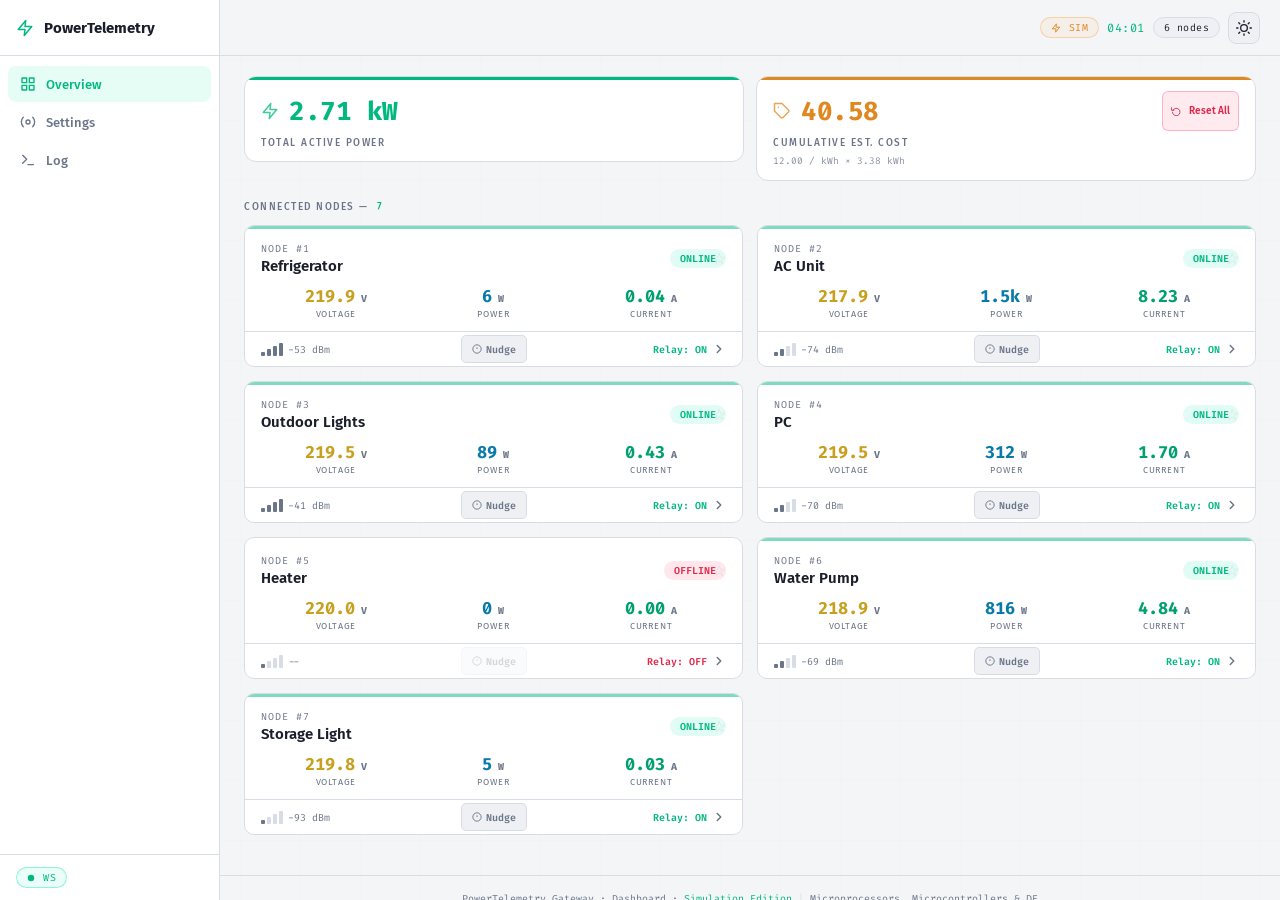
==== commit 2cfa9bfc: "add knn support for appliance detection" ====
--- a/data/index.html
+++ b/data/index.html
@@ -85,7 +85,7 @@
 </nav>
 
 <!-- Topbar -->
-<header class="topbar">
+<header class="topbar" id="topbarHead">
   <div class="topbar-l">
     <button class="back-btn" id="backBtn" onclick="goHome()" style="display:none" aria-label="Back to nodes overview">
       <svg width="14" height="14" viewBox="0 0 24 24" fill="none" stroke="currentColor" stroke-width="2.5" stroke-linecap="round" stroke-linejoin="round" aria-hidden="true"><polyline points="15 18 9 12 15 6"/></svg>
@@ -162,6 +162,7 @@
         <p>Power on sensor nodes. They will appear here once connected.</p>
       </div>
 
+
     </div>
   </div><!-- /pg-overview -->
 
@@ -182,6 +183,7 @@
             <svg width="11" height="11" viewBox="0 0 24 24" fill="none" stroke="currentColor" stroke-width="2.2" aria-hidden="true"><circle cx="12" cy="12" r="10"/><line x1="12" y1="8" x2="12" y2="12"/><line x1="12" y1="16" x2="12.01" y2="16"/></svg>
             Nudge
           </button>
+          <span id="detTrainBadge" class="hdr-badge M" style="display:none;font-size:9px;color:#f87171;background:#f871711f;border-color:#f871714d" role="status">Recording</span>
           <span class="panel-badge M nc-status" id="detStatus" role="status">--</span>
         </div>
       </div>
@@ -245,19 +247,71 @@
         <!-- Right sidebar -->
         <div class="side-col">
 
-          <!-- Load classifier -->
-          <div class="panel" id="clfPanel" style="display:none" role="region" aria-label="Load inference">
+          <!-- Merged appliance / load inference -->
+          <div class="panel" id="inferencePanel" style="display:none" role="region" aria-label="Load inference">
             <div class="panel-head"><span class="panel-title">Load Inference</span></div>
             <div class="panel-body">
-              <div style="display:flex;align-items:center;gap:10px;flex-wrap:wrap;margin-bottom:6px">
-                <span id="clfClass" class="M" style="font-size:20px;font-weight:700" aria-live="polite">--</span>
-                <span id="clfConf" style="display:flex;gap:6px;align-items:center;flex:1;min-width:0"></span>
-              </div>
-              <div id="clfTrans" style="display:none;font-size:10px;color:var(--wn)" class="M" role="alert">
-                <svg width="10" height="10" viewBox="0 0 24 24" fill="none" stroke="currentColor" stroke-width="2.2" aria-hidden="true"><path d="M10.29 3.86L1.82 18a2 2 0 0 0 1.71 3h16.94a2 2 0 0 0 1.71-3L13.71 3.86a2 2 0 0 0-3.42 0z"/><line x1="12" y1="9" x2="12" y2="13"/><line x1="12" y1="17" x2="12.01" y2="17"/></svg>
-                Transient &mdash; classification may be unstable
-              </div>
-              <div id="clfHint" style="font-size:10px;color:var(--txd);font-family:'Fira Code',monospace;margin-top:8px;line-height:1.6"></div>
+              <!-- KNN appliance sub-section -->
+              <div id="infKnnSection" style="display:none">
+                <div style="display:flex;align-items:center;gap:8px;flex-wrap:wrap;margin-bottom:4px">
+                  <span id="knnDetLabel" class="M" style="font-size:18px;font-weight:700" aria-live="polite">--</span>
+                  <span id="knnDetState" class="hdr-badge M" style="font-size:9px"></span>
+                </div>
+                <div id="knnDetHint" style="font-size:10px;color:var(--txd);font-family:'Fira Code',monospace;line-height:1.6"></div>
+              </div>
+              <div id="infDivider" class="divider" style="display:none"></div>
+              <!-- Load classifier sub-section -->
+              <div id="infClfSection" style="display:none">
+                <div style="display:flex;align-items:center;gap:10px;flex-wrap:wrap;margin-bottom:6px">
+                  <span id="clfClass" class="M" style="font-size:20px;font-weight:700" aria-live="polite">--</span>
+                  <span id="clfConf" style="display:flex;gap:6px;align-items:center;flex:1;min-width:0"></span>
+                </div>
+                <div id="clfTrans" style="display:none;font-size:10px;color:var(--wn)" class="M" role="alert">
+                  <svg width="10" height="10" viewBox="0 0 24 24" fill="none" stroke="currentColor" stroke-width="2.2" aria-hidden="true"><path d="M10.29 3.86L1.82 18a2 2 0 0 0 1.71 3h16.94a2 2 0 0 0 1.71-3L13.71 3.86a2 2 0 0 0-3.42 0z"/><line x1="12" y1="9" x2="12" y2="13"/><line x1="12" y1="17" x2="12.01" y2="17"/></svg>
+                  Transient &mdash; classification may be unstable
+                </div>
+                <div id="clfHint" style="font-size:10px;color:var(--txd);font-family:'Fira Code',monospace;margin-top:8px;line-height:1.6"></div>
+              </div>
+            </div>
+          </div>
+
+          <!-- Appliance trainer (KNN_INFERENCE builds only) -->
+          <div class="panel" id="detailTrainPanel" style="display:none" role="region" aria-label="Train appliance">
+            <div class="panel-head">
+              <span class="panel-title">Train Appliance</span>
+              <span id="trainPanelBadge" class="hdr-badge M" style="display:none;font-size:9px;color:#f87171;background:#f871711f;border-color:#f871714d">Recording</span>
+            </div>
+            <div class="panel-body">
+              <div class="form-group" style="margin-bottom:8px">
+                <label class="form-label" for="knnTrainLabel">Appliance Label</label>
+                <input class="form-input M" type="text" id="knnTrainLabel" placeholder="e.g. Refrigerator" maxlength="23" spellcheck="false" autocomplete="off" list="knnLabelOpts">
+                <datalist id="knnLabelOpts"></datalist>
+              </div>
+              <div class="form-group" style="margin-bottom:10px">
+                <label class="form-label" for="knnTrainDur">Duration</label>
+                <select class="form-input M" id="knnTrainDur" style="font-size:11px">
+                  <option value="2">2 minutes</option>
+                  <option value="5" selected>5 minutes</option>
+                  <option value="10">10 minutes</option>
+                  <option value="15">15 minutes</option>
+                  <option value="30">30 minutes</option>
+                </select>
+              </div>
+              <div style="display:flex;align-items:center;gap:10px;flex-wrap:wrap">
+                <button class="btn btn-primary M" id="knnTrainBtn" onclick="knnTrainStart()" style="font-size:11px;margin-top:0;width:auto;padding:8px 16px">
+                  <svg width="13" height="13" viewBox="0 0 24 24" fill="none" stroke="currentColor" stroke-width="2.2" aria-hidden="true"><circle cx="12" cy="12" r="10"/><polygon points="10 8 16 12 10 16 10 8"/></svg>
+                  Start Training
+                </button>
+                <button class="btn btn-danger M" id="knnStopBtn" onclick="knnTrainStop(cNid)" style="font-size:11px;margin-top:0;width:auto;padding:8px 16px;display:none">
+                  <svg width="13" height="13" viewBox="0 0 24 24" fill="currentColor" stroke="none" aria-hidden="true"><rect x="5" y="5" width="14" height="14" rx="1.5"/></svg>
+                  Stop Training
+                </button>
+                <span class="M" id="knnTrainStatus" style="font-size:10px;color:var(--txd)" aria-live="polite"></span>
+              </div>
+              <div id="knnTrainCountdown" style="display:none;margin-top:10px;padding:8px 10px;background:rgba(248,113,113,.06);border:1px solid rgba(248,113,113,.2);border-radius:6px">
+                <div style="font-size:9px;color:var(--txd);margin-bottom:2px;text-transform:uppercase;letter-spacing:.04em">Time remaining</div>
+                <div id="knnCountdownVal" class="M" style="font-size:22px;font-weight:700;color:#f87171;font-variant-numeric:tabular-nums;letter-spacing:-.01em">0:00</div>
+              </div>
             </div>
           </div>
 
@@ -708,6 +762,55 @@
             </div>
           </div>
 
+          <!-- KNN Inference (hidden unless KNN_INFERENCE build) -->
+          <div id="knnSection" style="display:none;grid-column:1/-1">
+            <div class="settings-grid" style="margin:0;padding:0">
+
+              <!-- Model status + management -->
+              <div class="panel" role="region" aria-label="KNN model status">
+                <div class="panel-head">
+                  <span class="panel-title">Inference Model</span>
+                  <span class="hdr-badge M ws-ok" id="knnLoadedBadge" style="display:none">Loaded</span>
+                </div>
+                <div class="panel-body">
+                  <div class="info-grid" style="border:none;margin:0;padding:0">
+                    <div class="info-row"><span class="info-lbl">Profiles</span><span class="info-val M" id="knnProfileCount">--</span></div>
+                    <div class="info-row"><span class="info-lbl">Labels</span><span class="info-val M" id="knnLabelCount">--</span></div>
+                    <div class="info-row"><span class="info-lbl">Source</span><span class="info-val M" id="knnModelSrc">--</span></div>
+                  </div>
+                  <div class="divider"></div>
+                  <div style="display:flex;gap:6px;flex-wrap:wrap">
+                    <button class="btn btn-ghost M" onclick="knnExport()" style="font-size:11px;margin-top:0;flex:1">
+                      <svg width="13" height="13" viewBox="0 0 24 24" fill="none" stroke="currentColor" stroke-width="2.2" aria-hidden="true"><path d="M21 15v4a2 2 0 0 1-2 2H5a2 2 0 0 1-2-2v-4"/><polyline points="7 10 12 15 17 10"/><line x1="12" y1="15" x2="12" y2="3"/></svg>
+                      Export
+                    </button>
+                    <label class="btn btn-ghost M" style="font-size:11px;margin-top:0;flex:1;cursor:pointer;display:inline-flex;align-items:center;justify-content:center;gap:5px" title="Import model JSON">
+                      <svg width="13" height="13" viewBox="0 0 24 24" fill="none" stroke="currentColor" stroke-width="2.2" aria-hidden="true"><path d="M21 15v4a2 2 0 0 1-2 2H5a2 2 0 0 1-2-2v-4"/><polyline points="17 8 12 3 7 8"/><line x1="12" y1="3" x2="12" y2="15"/></svg>
+                      Import
+                      <input type="file" id="knnImportFile" accept=".json" style="display:none" onchange="knnImport(this)">
+                    </label>
+                  </div>
+                  <button class="btn btn-danger M" onclick="promptKnnReset(this)" style="font-size:11px;margin-top:8px">
+                    <svg width="13" height="13" viewBox="0 0 24 24" fill="none" stroke="currentColor" stroke-width="2.2" aria-hidden="true"><polyline points="3 6 5 6 21 6"/><path d="M19 6l-1 14H6L5 6"/><path d="M10 11v6"/><path d="M14 11v6"/><path d="M9 6V4h6v2"/></svg>
+                    Factory Reset Model
+                  </button>
+                  <div class="M" id="knnModelStatus" style="font-size:10px;color:var(--txd);margin-top:6px;min-height:14px" aria-live="polite"></div>
+                </div>
+              </div>
+
+              <!-- Active training sessions -->
+              <div class="panel" id="knnSessionsPanel" style="display:none" role="region" aria-label="Active training sessions">
+                <div class="panel-head">
+                  <span class="panel-title">Training Sessions</span>
+                </div>
+                <div class="panel-body">
+                  <div id="knnSessionList"></div>
+                </div>
+              </div>
+
+            </div>
+          </div>
+
           <!-- Reboot -->
           <div class="panel cc-dg" role="region" aria-label="Gateway reboot">
             <div class="panel-head"><span class="panel-title">System</span></div>
@@ -745,9 +848,10 @@
     </div>
   </div><!-- /pg-log -->
 
-  <footer style="text-align:center;padding:14px;font-size:10px;color:var(--txd);border-top:1px solid var(--bd);font-family:'Fira Code',monospace">
-    PowerTelemetry Gateway &middot; Dashboard &middot; <span style="color:var(--ac)" id="fwVerFt">--</span>
-    <br>A project presented in partial fulfillment to the requirements of Microprocessors, Microcontrollers, and DE.
+  <footer style="display:flex;align-items:center;justify-content:center;gap:6px;padding:12px 16px;font-size:10px;color:var(--txd);border-top:1px solid var(--bd);font-family:'Fira Code',monospace;white-space:nowrap;overflow:hidden">
+    <span>PowerTelemetry Gateway &middot; Dashboard &middot; <span style="color:var(--ac)" id="fwVerFt">--</span></span>
+    <span style="color:var(--bd)">|</span>
+    <span style="overflow:hidden;text-overflow:ellipsis">Microprocessors, Microcontrollers &amp; DE</span>
   </footer>
 
 </main>
--- a/data/styles.css
+++ b/data/styles.css
@@ -56,6 +56,8 @@
 /* -- Animations ----------------------------------- */
 @keyframes ci{from{opacity:0;transform:translateY(12px)}to{opacity:1;transform:none}}
 @keyframes pu{0%,100%{opacity:1}50%{opacity:.4}}
+@keyframes rec-blink{0%,100%{opacity:1}50%{opacity:.1}}
+.rec-dot{animation:rec-blink 1.1s ease-in-out infinite;display:inline-block;flex-shrink:0}
 @keyframes spin{to{transform:rotate(360deg)}}
 @keyframes slideIn{from{opacity:0;transform:translateY(6px)}to{opacity:1;transform:none}}
 @keyframes pulse-glow{
@@ -98,8 +100,9 @@
 .sb-foot{
   padding:12px 16px;border-top:1px solid var(--bd);
   display:flex;align-items:center;justify-content:space-between;
-  flex-shrink:0;
-}
+  flex-shrink:0;min-height:45px;
+}
+footer{min-height:45px;flex-shrink:0;}
 .sb-foot .clk{font-size:11px;color:var(--txd);letter-spacing:.5px}
 
 /* -- Topbar --------------------------------------- */
@@ -130,7 +133,7 @@
   position:fixed;bottom:20px;right:20px;z-index:300;
   display:flex;align-items:center;gap:6px;
   padding:11px 14px;border-radius:8px;
-  background:rgba(255,159,67,.12);border:1px solid rgba(255,159,67,.35);
+  background:var(--sf2);border:1px solid rgba(255,159,67,.55);
   color:var(--wn);font-size:12px;
   font-family:'Fira Code',monospace;line-height:1.5;
   opacity:0;transform:translateX(16px);
@@ -257,6 +260,8 @@
 .cost-hr-val{font-size:14px;font-weight:700;font-family:'Fira Code',monospace;color:var(--ac)}
 .cost-extrap .cost-hr-val{font-size:12px}
 .cost-val-pending{opacity:.35;color:var(--txd)!important}
+@keyframes unstable-pulse{0%,100%{opacity:1}50%{opacity:.45}}
+.cost-val-unstable{color:var(--wn)!important;animation:unstable-pulse 1.6s ease-in-out infinite}
 
 .nc-foot{
   display:flex;align-items:center;justify-content:space-between;
@@ -463,7 +468,6 @@
 .metric-card.has-spark .metric-lbl,
 .metric-card.has-spark .metric-val{
   position:relative;z-index:2;
-  text-shadow:0 0 6px var(--sf),0 0 15px var(--sf),0 0 33px var(--sf),0 0 60px var(--sf);
 }
 .metric-spark{position:absolute;bottom:0;left:0;right:0;height:48px;border-radius:0 0 9px 9px;opacity:.45;transition:opacity .2s}
 .metric-card.has-spark:hover .metric-spark{opacity:.7}
@@ -483,6 +487,7 @@
   display:none;margin-top:8px;padding:3px 8px;border-radius:4px;
   background:rgba(255,56,96,.12);font-size:10px;font-weight:600;
   color:var(--dg);font-family:'Fira Code',monospace;
+  position:relative;z-index:2;
 }
 .alarm-tag.show{display:inline-flex;align-items:center;gap:4px}
 
@@ -778,10 +783,10 @@
   pointer-events:auto;line-height:1.5;
 }
 .toast.show{opacity:1;transform:none}
-.toast-info{background:var(--sf);border-color:var(--bd);color:var(--tx)}
-.toast-success{background:rgba(0,229,160,.12);border-color:rgba(0,229,160,.35);color:var(--ac)}
-.toast-error{background:rgba(255,56,96,.12);border-color:rgba(255,56,96,.35);color:var(--dg)}
-.toast-warn{background:rgba(255,159,67,.12);border-color:rgba(255,159,67,.35);color:var(--wn)}
+.toast-info{background:var(--sf2);border-color:var(--bd);color:var(--tx)}
+.toast-success{background:var(--sf2);border-color:rgba(0,229,160,.55);color:var(--ac)}
+.toast-error{background:var(--sf2);border-color:rgba(255,56,96,.55);color:var(--dg)}
+.toast-warn{background:var(--sf2);border-color:rgba(255,159,67,.55);color:var(--wn)}
 
 /* -- Confirm dialog ------------------------------- */
 dialog#confirmDialog{
@@ -808,6 +813,7 @@
   }
   .sidebar{display:none}
   .topbar{grid-area:topbar;padding:0 12px}
+  .topbar.in-detail h1{display:none}
   .topbar h1{display:flex;min-width:0;white-space:nowrap;overflow:hidden;text-overflow:ellipsis}
   .topbar-l{min-width:0;flex:1 1 0;overflow:hidden}
   .topbar-r{flex-shrink:0}
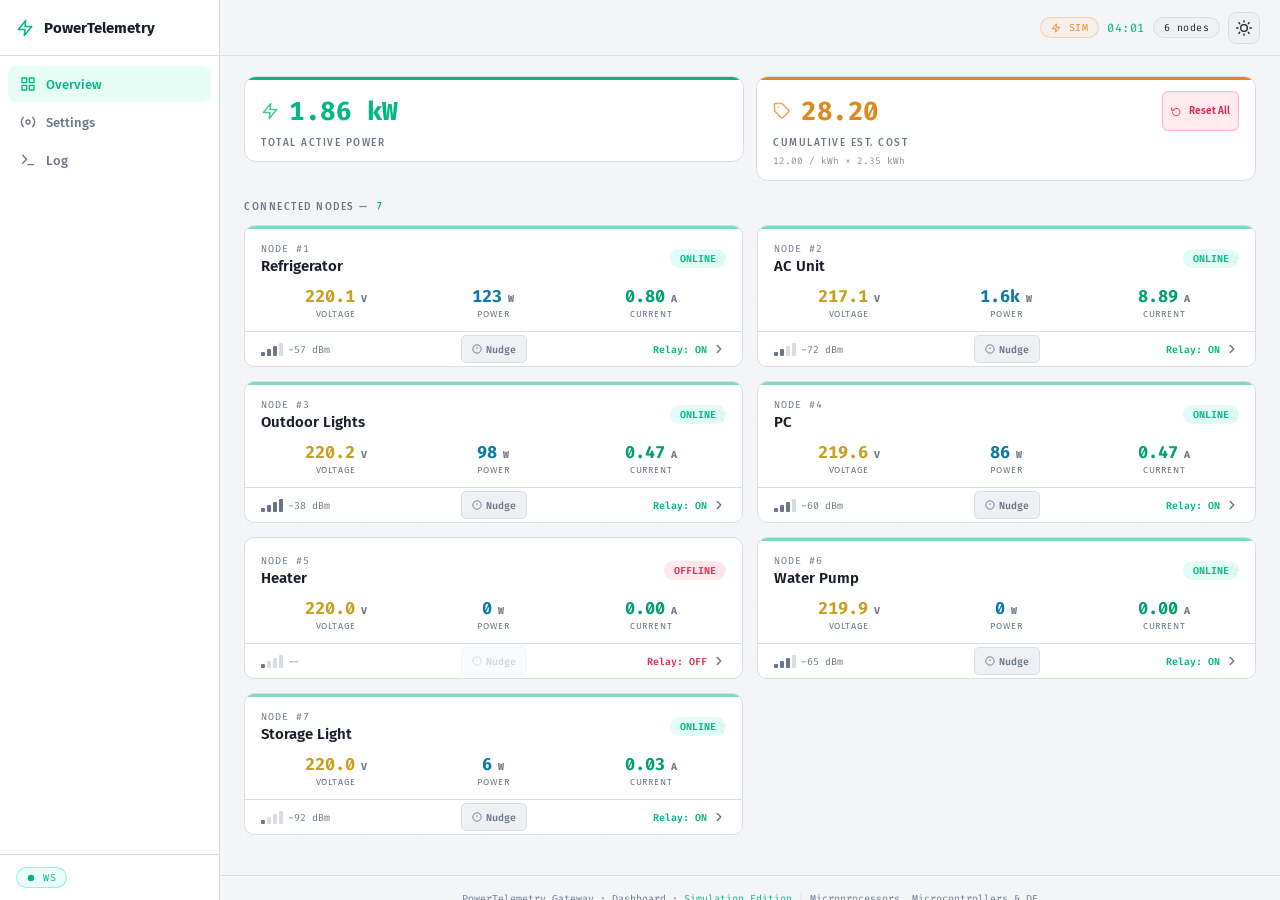
==== commit 2c3d08b9: "dashboard spa improvements" ====
--- a/data/index.html
+++ b/data/index.html
@@ -248,73 +248,6 @@
         <div class="side-col">
 
           <!-- Merged appliance / load inference -->
-          <div class="panel" id="inferencePanel" style="display:none" role="region" aria-label="Load inference">
-            <div class="panel-head"><span class="panel-title">Load Inference</span></div>
-            <div class="panel-body">
-              <!-- KNN appliance sub-section -->
-              <div id="infKnnSection" style="display:none">
-                <div style="display:flex;align-items:center;gap:8px;flex-wrap:wrap;margin-bottom:4px">
-                  <span id="knnDetLabel" class="M" style="font-size:18px;font-weight:700" aria-live="polite">--</span>
-                  <span id="knnDetState" class="hdr-badge M" style="font-size:9px"></span>
-                </div>
-                <div id="knnDetHint" style="font-size:10px;color:var(--txd);font-family:'Fira Code',monospace;line-height:1.6"></div>
-              </div>
-              <div id="infDivider" class="divider" style="display:none"></div>
-              <!-- Load classifier sub-section -->
-              <div id="infClfSection" style="display:none">
-                <div style="display:flex;align-items:center;gap:10px;flex-wrap:wrap;margin-bottom:6px">
-                  <span id="clfClass" class="M" style="font-size:20px;font-weight:700" aria-live="polite">--</span>
-                  <span id="clfConf" style="display:flex;gap:6px;align-items:center;flex:1;min-width:0"></span>
-                </div>
-                <div id="clfTrans" style="display:none;font-size:10px;color:var(--wn)" class="M" role="alert">
-                  <svg width="10" height="10" viewBox="0 0 24 24" fill="none" stroke="currentColor" stroke-width="2.2" aria-hidden="true"><path d="M10.29 3.86L1.82 18a2 2 0 0 0 1.71 3h16.94a2 2 0 0 0 1.71-3L13.71 3.86a2 2 0 0 0-3.42 0z"/><line x1="12" y1="9" x2="12" y2="13"/><line x1="12" y1="17" x2="12.01" y2="17"/></svg>
-                  Transient &mdash; classification may be unstable
-                </div>
-                <div id="clfHint" style="font-size:10px;color:var(--txd);font-family:'Fira Code',monospace;margin-top:8px;line-height:1.6"></div>
-              </div>
-            </div>
-          </div>
-
-          <!-- Appliance trainer (KNN_INFERENCE builds only) -->
-          <div class="panel" id="detailTrainPanel" style="display:none" role="region" aria-label="Train appliance">
-            <div class="panel-head">
-              <span class="panel-title">Train Appliance</span>
-              <span id="trainPanelBadge" class="hdr-badge M" style="display:none;font-size:9px;color:#f87171;background:#f871711f;border-color:#f871714d">Recording</span>
-            </div>
-            <div class="panel-body">
-              <div class="form-group" style="margin-bottom:8px">
-                <label class="form-label" for="knnTrainLabel">Appliance Label</label>
-                <input class="form-input M" type="text" id="knnTrainLabel" placeholder="e.g. Refrigerator" maxlength="23" spellcheck="false" autocomplete="off" list="knnLabelOpts">
-                <datalist id="knnLabelOpts"></datalist>
-              </div>
-              <div class="form-group" style="margin-bottom:10px">
-                <label class="form-label" for="knnTrainDur">Duration</label>
-                <select class="form-input M" id="knnTrainDur" style="font-size:11px">
-                  <option value="2">2 minutes</option>
-                  <option value="5" selected>5 minutes</option>
-                  <option value="10">10 minutes</option>
-                  <option value="15">15 minutes</option>
-                  <option value="30">30 minutes</option>
-                </select>
-              </div>
-              <div style="display:flex;align-items:center;gap:10px;flex-wrap:wrap">
-                <button class="btn btn-primary M" id="knnTrainBtn" onclick="knnTrainStart()" style="font-size:11px;margin-top:0;width:auto;padding:8px 16px">
-                  <svg width="13" height="13" viewBox="0 0 24 24" fill="none" stroke="currentColor" stroke-width="2.2" aria-hidden="true"><circle cx="12" cy="12" r="10"/><polygon points="10 8 16 12 10 16 10 8"/></svg>
-                  Start Training
-                </button>
-                <button class="btn btn-danger M" id="knnStopBtn" onclick="knnTrainStop(cNid)" style="font-size:11px;margin-top:0;width:auto;padding:8px 16px;display:none">
-                  <svg width="13" height="13" viewBox="0 0 24 24" fill="currentColor" stroke="none" aria-hidden="true"><rect x="5" y="5" width="14" height="14" rx="1.5"/></svg>
-                  Stop Training
-                </button>
-                <span class="M" id="knnTrainStatus" style="font-size:10px;color:var(--txd)" aria-live="polite"></span>
-              </div>
-              <div id="knnTrainCountdown" style="display:none;margin-top:10px;padding:8px 10px;background:rgba(248,113,113,.06);border:1px solid rgba(248,113,113,.2);border-radius:6px">
-                <div style="font-size:9px;color:var(--txd);margin-bottom:2px;text-transform:uppercase;letter-spacing:.04em">Time remaining</div>
-                <div id="knnCountdownVal" class="M" style="font-size:22px;font-weight:700;color:#f87171;font-variant-numeric:tabular-nums;letter-spacing:-.01em">0:00</div>
-              </div>
-            </div>
-          </div>
-
           <!-- Relay control -->
           <div class="panel" id="relayPanel" role="region" aria-label="Relay control">
             <div class="panel-head"><span class="panel-title">Relay Control</span></div>
@@ -370,6 +303,37 @@
             </div>
           </div>
 
+          <div class="panel" id="inferencePanel" style="display:none" role="region" aria-label="Load inference">
+            <div class="panel-head"><span class="panel-title">Load Inference</span></div>
+            <div class="panel-body">
+              <!-- KNN appliance sub-section -->
+              <div id="infKnnSection" style="display:none">
+                <div style="display:flex;align-items:center;gap:8px;flex-wrap:wrap;margin-bottom:4px">
+                  <span id="knnDetLabel" class="M" style="font-size:18px;font-weight:700" aria-live="polite">--</span>
+                  <span id="knnDetState" class="hdr-badge M" style="font-size:9px"></span>
+                </div>
+                <div id="knnDetHint" style="font-size:10px;color:var(--txd);font-family:'Fira Code',monospace;line-height:1.6"></div>
+              </div>
+              <div style="font-size:10px;color:var(--txd);font-family:'Fira Code',monospace;margin-top:6px" class="M">
+                <svg width="9" height="9" viewBox="0 0 24 24" fill="none" stroke="currentColor" stroke-width="2.2" style="vertical-align:-1px;color:var(--wn)" aria-hidden="true"><path d="M10.29 3.86L1.82 18a2 2 0 0 0 1.71 3h16.94a2 2 0 0 0 1.71-3L13.71 3.86a2 2 0 0 0-3.42 0z"/><line x1="12" y1="9" x2="12" y2="13"/><line x1="12" y1="17" x2="12.01" y2="17"/></svg>
+                Results may be unreliable if trained incorrectly. Use as a guide only.
+              </div>
+              <div id="infDivider" class="divider" style="display:none"></div>
+              <!-- Load classifier sub-section -->
+              <div id="infClfSection" style="display:none">
+                <div style="display:flex;align-items:center;gap:10px;flex-wrap:wrap;margin-bottom:6px">
+                  <span id="clfClass" class="M" style="font-size:20px;font-weight:700" aria-live="polite">--</span>
+                  <span id="clfConf" style="display:flex;gap:6px;align-items:center;flex:1;min-width:0"></span>
+                </div>
+                <div id="clfTrans" style="display:none;font-size:10px;color:var(--wn)" class="M" role="alert">
+                  <svg width="10" height="10" viewBox="0 0 24 24" fill="none" stroke="currentColor" stroke-width="2.2" aria-hidden="true"><path d="M10.29 3.86L1.82 18a2 2 0 0 0 1.71 3h16.94a2 2 0 0 0 1.71-3L13.71 3.86a2 2 0 0 0-3.42 0z"/><line x1="12" y1="9" x2="12" y2="13"/><line x1="12" y1="17" x2="12.01" y2="17"/></svg>
+                  Transient &mdash; classification may be unstable
+                </div>
+                <div id="clfHint" style="font-size:10px;color:var(--txd);font-family:'Fira Code',monospace;margin-top:8px;line-height:1.6"></div>
+              </div>
+            </div>
+          </div>
+
           <!-- Energy cost -->
           <div class="panel cc-nrg" role="region" aria-label="Estimated energy cost">
             <div class="panel-head"><span class="panel-title">Estimated Energy Cost</span></div>
@@ -417,6 +381,46 @@
                   <button class="thr-set-btn M" onclick="doSetThreshold()">Set</button>
                 </div>
                 <div style="font-size:10px;color:var(--txd);font-family:'Fira Code',monospace">PZEM alarm triggers when active power exceeds this threshold.</div>
+              </div>
+            </div>
+          </div>
+
+          <!-- Appliance trainer (KNN_INFERENCE builds only) -->
+          <div class="panel" id="detailTrainPanel" style="display:none" role="region" aria-label="Train appliance">
+            <div class="panel-head">
+              <span class="panel-title">Train Appliance</span>
+              <span id="trainPanelBadge" class="hdr-badge M" style="display:none;font-size:9px;color:#f87171;background:#f871711f;border-color:#f871714d">Recording</span>
+            </div>
+            <div class="panel-body">
+              <div class="form-group" style="margin-bottom:8px">
+                <label class="form-label" for="knnTrainLabel">Appliance Label</label>
+                <input class="form-input M" type="text" id="knnTrainLabel" placeholder="e.g. Refrigerator" maxlength="23" spellcheck="false" autocomplete="off" list="knnLabelOpts">
+                <datalist id="knnLabelOpts"></datalist>
+              </div>
+              <div class="form-group" style="margin-bottom:10px">
+                <label class="form-label" for="knnTrainDur">Duration</label>
+                <select class="form-input M" id="knnTrainDur" style="font-size:11px">
+                  <option value="2">2 minutes</option>
+                  <option value="5" selected>5 minutes</option>
+                  <option value="10">10 minutes</option>
+                  <option value="15">15 minutes</option>
+                  <option value="30">30 minutes</option>
+                </select>
+              </div>
+              <div style="display:flex;align-items:center;gap:10px;flex-wrap:wrap">
+                <button class="btn btn-primary M" id="knnTrainBtn" onclick="knnTrainStart()" style="font-size:11px;margin-top:0;width:auto;padding:8px 16px">
+                  <svg width="13" height="13" viewBox="0 0 24 24" fill="none" stroke="currentColor" stroke-width="2.2" aria-hidden="true"><circle cx="12" cy="12" r="10"/><polygon points="10 8 16 12 10 16 10 8"/></svg>
+                  Start Training
+                </button>
+                <button class="btn btn-danger M" id="knnStopBtn" onclick="knnTrainStop(cNid)" style="font-size:11px;margin-top:0;width:auto;padding:8px 16px;display:none">
+                  <svg width="13" height="13" viewBox="0 0 24 24" fill="currentColor" stroke="none" aria-hidden="true"><rect x="5" y="5" width="14" height="14" rx="1.5"/></svg>
+                  Stop Training
+                </button>
+                <span class="M" id="knnTrainStatus" style="font-size:10px;color:var(--txd)" aria-live="polite"></span>
+              </div>
+              <div id="knnTrainCountdown" style="display:none;margin-top:10px;padding:8px 10px;background:rgba(248,113,113,.06);border:1px solid rgba(248,113,113,.2);border-radius:6px">
+                <div style="font-size:9px;color:var(--txd);margin-bottom:2px;text-transform:uppercase;letter-spacing:.04em">Time remaining</div>
+                <div id="knnCountdownVal" class="M" style="font-size:22px;font-weight:700;color:#f87171;font-variant-numeric:tabular-nums;letter-spacing:-.01em">0:00</div>
               </div>
             </div>
           </div>
@@ -763,7 +767,7 @@
           </div>
 
           <!-- KNN Inference (hidden unless KNN_INFERENCE build) -->
-          <div id="knnSection" style="display:none;grid-column:1/-1">
+          <div id="knnSection" style="display:none">
             <div class="settings-grid" style="margin:0;padding:0">
 
               <!-- Model status + management -->
@@ -779,21 +783,38 @@
                     <div class="info-row"><span class="info-lbl">Source</span><span class="info-val M" id="knnModelSrc">--</span></div>
                   </div>
                   <div class="divider"></div>
-                  <div style="display:flex;gap:6px;flex-wrap:wrap">
-                    <button class="btn btn-ghost M" onclick="knnExport()" style="font-size:11px;margin-top:0;flex:1">
-                      <svg width="13" height="13" viewBox="0 0 24 24" fill="none" stroke="currentColor" stroke-width="2.2" aria-hidden="true"><path d="M21 15v4a2 2 0 0 1-2 2H5a2 2 0 0 1-2-2v-4"/><polyline points="7 10 12 15 17 10"/><line x1="12" y1="15" x2="12" y2="3"/></svg>
-                      Export
+                  <div style="display:flex;align-items:center;justify-content:space-between;gap:8px">
+                    <div>
+                      <div style="font-size:11px;font-weight:600;color:var(--tx)">Model Management</div>
+                      <div style="font-size:10px;color:var(--txd);font-family:'Fira Code',monospace">Enable training, import &amp; export</div>
+                    </div>
+                    <label class="tgl" aria-label="Toggle model management">
+                      <input type="checkbox" id="knnMgmtToggle" onchange="setKnnMgmt(this.checked)">
+                      <div class="ts"></div>
+                    </label>
+                  </div>
+                  <div id="knnMgmtControls" style="display:none">
+                    <div style="font-size:10px;color:var(--wn);font-family:'Fira Code',monospace;line-height:1.6;margin-top:8px;padding:8px 10px;border-radius:6px;background:rgba(255,159,67,.07);border:1px solid rgba(255,159,67,.2)" class="M">
+                      <svg width="10" height="10" viewBox="0 0 24 24" fill="none" stroke="currentColor" stroke-width="2.2" style="vertical-align:-1px" aria-hidden="true"><path d="M10.29 3.86L1.82 18a2 2 0 0 0 1.71 3h16.94a2 2 0 0 0 1.71-3L13.71 3.86a2 2 0 0 0-3.42 0z"/><line x1="12" y1="9" x2="12" y2="13"/><line x1="12" y1="17" x2="12.01" y2="17"/></svg>
+                      Incorrect or insufficient training data will degrade inference accuracy. Ensure each appliance is trained under realistic and stable operating conditions.
+                    </div>
+                    <div class="divider"></div>
+                    <div style="display:flex;gap:6px;flex-wrap:wrap">
+                      <button class="btn btn-ghost M" onclick="knnExport()" style="font-size:11px;margin-top:0;flex:1">
+                        <svg width="13" height="13" viewBox="0 0 24 24" fill="none" stroke="currentColor" stroke-width="2.2" aria-hidden="true"><path d="M21 15v4a2 2 0 0 1-2 2H5a2 2 0 0 1-2-2v-4"/><polyline points="7 10 12 15 17 10"/><line x1="12" y1="15" x2="12" y2="3"/></svg>
+                        Export
+                      </button>
+                      <label class="btn btn-ghost M" style="font-size:11px;margin-top:0;flex:1;cursor:pointer;display:inline-flex;align-items:center;justify-content:center;gap:5px" title="Import model JSON">
+                        <svg width="13" height="13" viewBox="0 0 24 24" fill="none" stroke="currentColor" stroke-width="2.2" aria-hidden="true"><path d="M21 15v4a2 2 0 0 1-2 2H5a2 2 0 0 1-2-2v-4"/><polyline points="17 8 12 3 7 8"/><line x1="12" y1="3" x2="12" y2="15"/></svg>
+                        Import
+                        <input type="file" id="knnImportFile" accept=".json" style="display:none" onchange="knnImport(this)">
+                      </label>
+                    </div>
+                    <button class="btn btn-danger M" onclick="promptKnnReset(this)" style="font-size:11px;margin-top:8px">
+                      <svg width="13" height="13" viewBox="0 0 24 24" fill="none" stroke="currentColor" stroke-width="2.2" aria-hidden="true"><polyline points="3 6 5 6 21 6"/><path d="M19 6l-1 14H6L5 6"/><path d="M10 11v6"/><path d="M14 11v6"/><path d="M9 6V4h6v2"/></svg>
+                      Factory Reset Model
                     </button>
-                    <label class="btn btn-ghost M" style="font-size:11px;margin-top:0;flex:1;cursor:pointer;display:inline-flex;align-items:center;justify-content:center;gap:5px" title="Import model JSON">
-                      <svg width="13" height="13" viewBox="0 0 24 24" fill="none" stroke="currentColor" stroke-width="2.2" aria-hidden="true"><path d="M21 15v4a2 2 0 0 1-2 2H5a2 2 0 0 1-2-2v-4"/><polyline points="17 8 12 3 7 8"/><line x1="12" y1="3" x2="12" y2="15"/></svg>
-                      Import
-                      <input type="file" id="knnImportFile" accept=".json" style="display:none" onchange="knnImport(this)">
-                    </label>
-                  </div>
-                  <button class="btn btn-danger M" onclick="promptKnnReset(this)" style="font-size:11px;margin-top:8px">
-                    <svg width="13" height="13" viewBox="0 0 24 24" fill="none" stroke="currentColor" stroke-width="2.2" aria-hidden="true"><polyline points="3 6 5 6 21 6"/><path d="M19 6l-1 14H6L5 6"/><path d="M10 11v6"/><path d="M14 11v6"/><path d="M9 6V4h6v2"/></svg>
-                    Factory Reset Model
-                  </button>
+                  </div>
                   <div class="M" id="knnModelStatus" style="font-size:10px;color:var(--txd);margin-top:6px;min-height:14px" aria-live="polite"></div>
                 </div>
               </div>
@@ -881,6 +902,17 @@
 <!-- Toast container -->
 <div id="toastContainer" aria-live="polite" aria-atomic="false"></div>
 
+<!-- Relay quick dialog -->
+<dialog id="relayDialog" aria-modal="true" aria-label="Relay control" onclick="if(event.target===this)closeRelayDialog()">
+  <div class="dlg-inner">
+    <div style="display:flex;align-items:center;justify-content:space-between;margin-bottom:16px">
+      <h3 class="dlg-title" id="relayDlgTitle" style="margin:0">Relay Control</h3>
+      <button class="btn btn-ghost" onclick="closeRelayDialog()" style="margin:0;width:auto;padding:4px 12px;font-size:11px">Close</button>
+    </div>
+    <div id="relayDlgBody"></div>
+  </div>
+</dialog>
+
 <!-- Confirm dialog -->
 <dialog id="confirmDialog" aria-modal="true">
   <div class="dlg-inner">
--- a/data/styles.css
+++ b/data/styles.css
@@ -54,17 +54,18 @@
 .skip-link:focus{top:0}
 
 /* -- Animations ----------------------------------- */
-@keyframes ci{from{opacity:0;transform:translateY(12px)}to{opacity:1;transform:none}}
+@keyframes ci{from{opacity:0;transform:translateY(14px) scale(.985)}to{opacity:1;transform:none}}
 @keyframes pu{0%,100%{opacity:1}50%{opacity:.4}}
 @keyframes rec-blink{0%,100%{opacity:1}50%{opacity:.1}}
 .rec-dot{animation:rec-blink 1.1s ease-in-out infinite;display:inline-block;flex-shrink:0}
 @keyframes spin{to{transform:rotate(360deg)}}
-@keyframes slideIn{from{opacity:0;transform:translateY(6px)}to{opacity:1;transform:none}}
+@keyframes slideIn{from{opacity:0;transform:translateY(8px) scale(.99)}to{opacity:1;transform:none}}
 @keyframes pulse-glow{
   0%,100%{box-shadow:0 0 0 0 rgba(0,229,160,0)}
   50%{box-shadow:0 0 0 6px rgba(0,229,160,.15)}
 }
 @keyframes toastIn{from{opacity:0;transform:translateX(16px)}to{opacity:1;transform:none}}
+@keyframes panelReveal{from{opacity:0;transform:translateY(10px) scale(.99)}to{opacity:1;transform:none}}
 @media(prefers-reduced-motion:reduce){
   *,*::before,*::after{animation-duration:.01ms!important;transition-duration:.01ms!important}
 }
@@ -144,7 +145,7 @@
 
 /* -- Pages ---------------------------------------- */
 .page{display:none}
-.page.active{display:block;flex:1;animation:ci .3s ease both}
+.page.active{display:block;flex:1;animation:ci .45s cubic-bezier(.22,1,.36,1) both}
 
 .page-inner{
   max-width:1360px;margin:0 auto;
@@ -169,8 +170,9 @@
   --kc:var(--ac);
   background:var(--sf);border:1px solid var(--bd);border-radius:12px;
   padding:14px 16px 12px;position:relative;overflow:hidden;
-  transition:border-color .2s,box-shadow .2s;animation:ci .4s ease both;
-}
+  transition:border-color .25s,box-shadow .3s;animation:ci .4s cubic-bezier(.22,1,.36,1) both;
+}
+.kpi-card:nth-child(2){animation-delay:.07s}
 .kpi-card:hover{
   border-color:var(--kc);
   box-shadow:0 0 0 1px var(--kc);
@@ -205,12 +207,16 @@
 .node-card{
   background:var(--sf);border:1px solid var(--bd);border-radius:10px;
   cursor:pointer;position:relative;overflow:hidden;
-  transition:all .25s;animation:ci .4s ease both;
+  transition:border-color .25s,box-shadow .3s,transform .25s;animation:ci .4s cubic-bezier(.22,1,.36,1) both;
   role:listitem;
 }
-.node-card:nth-child(2){animation-delay:.05s}
-.node-card:nth-child(3){animation-delay:.1s}
-.node-card:nth-child(4){animation-delay:.15s}
+.node-card:nth-child(2){animation-delay:.06s}
+.node-card:nth-child(3){animation-delay:.12s}
+.node-card:nth-child(4){animation-delay:.18s}
+.node-card:nth-child(5){animation-delay:.24s}
+.node-card:nth-child(6){animation-delay:.28s}
+.node-card:nth-child(7){animation-delay:.32s}
+.node-card:nth-child(8){animation-delay:.36s}
 .node-card::before{
   content:'';position:absolute;top:0;left:0;right:0;height:3px;
   background:var(--ac);opacity:.5;transition:opacity .25s;
@@ -340,8 +346,12 @@
 /* -- Panel ---------------------------------------- */
 .panel{
   background:var(--sf);border:1px solid var(--bd);border-radius:10px;
-  overflow:hidden;transition:background .3s,border .3s;
+  overflow:hidden;
+  transition:background .3s, border .3s, opacity .28s ease, transform .32s cubic-bezier(.22,1,.36,1);
   position:relative;
+}
+@starting-style{
+  .panel{opacity:0;transform:translateY(10px) scale(.99)}
 }
 .panel::before{
   content:'';position:absolute;top:0;left:0;right:0;height:3px;
@@ -431,7 +441,7 @@
 .stab-btn:hover{color:var(--tx)}
 .stab-btn.active{color:var(--ac);border-bottom-color:var(--ac)}
 .stab-pane{display:none}
-.stab-pane.active{display:block;animation:ci .25s ease both}
+.stab-pane.active{display:block;animation:ci .35s cubic-bezier(.22,1,.36,1) both}
 
 .settings-grid{
   display:grid;
@@ -447,14 +457,14 @@
 .metric-card{
   background:var(--sf);border:1px solid var(--bd);border-radius:10px;
   padding:14px;position:relative;overflow:hidden;
-  transition:all .25s;animation:ci .4s ease both;
-}
-.metric-card:nth-child(1){animation-delay:.04s}
-.metric-card:nth-child(2){animation-delay:.08s}
-.metric-card:nth-child(3){animation-delay:.12s}
-.metric-card:nth-child(4){animation-delay:.16s}
-.metric-card:nth-child(5){animation-delay:.20s}
-.metric-card:nth-child(6){animation-delay:.24s}
+  transition:border-color .25s,box-shadow .3s,transform .25s;animation:ci .42s cubic-bezier(.22,1,.36,1) both;
+}
+.metric-card:nth-child(1){animation-delay:.08s}
+.metric-card:nth-child(2){animation-delay:.13s}
+.metric-card:nth-child(3){animation-delay:.18s}
+.metric-card:nth-child(4){animation-delay:.23s}
+.metric-card:nth-child(5){animation-delay:.28s}
+.metric-card:nth-child(6){animation-delay:.33s}
 .metric-card:hover{border-color:var(--cc,var(--ac))}
 .metric-card::before{
   content:'';position:absolute;top:0;left:0;right:0;height:3px;
@@ -492,9 +502,19 @@
 .alarm-tag.show{display:inline-flex;align-items:center;gap:4px}
 
 /* -- Detail layout -------------------------------- */
+/* Staggered cascade anchored to page.active so it re-fires on every navigation */
+#pg-detail.active .det-hdr{animation:ci .42s cubic-bezier(.22,1,.36,1) .04s both}
+#pg-detail.active .metric-grid{animation:ci .42s cubic-bezier(.22,1,.36,1) .12s both}
+#pg-detail.active .det-bottom{animation:ci .42s cubic-bezier(.22,1,.36,1) .26s both}
+#pg-detail.active .side-col .panel:nth-child(1){animation:panelReveal .4s cubic-bezier(.22,1,.36,1) .32s both}
+#pg-detail.active .side-col .panel:nth-child(2){animation:panelReveal .4s cubic-bezier(.22,1,.36,1) .40s both}
+#pg-detail.active .side-col .panel:nth-child(3){animation:panelReveal .4s cubic-bezier(.22,1,.36,1) .48s both}
+#pg-detail.active .side-col .panel:nth-child(4){animation:panelReveal .4s cubic-bezier(.22,1,.36,1) .56s both}
+#pg-detail.active .side-col .panel:nth-child(5){animation:panelReveal .4s cubic-bezier(.22,1,.36,1) .62s both}
+
 .det-hdr{
   display:flex;align-items:center;justify-content:space-between;
-  margin-bottom:16px;animation:ci .35s ease both;flex-wrap:wrap;gap:8px;
+  margin-bottom:16px;flex-wrap:wrap;gap:8px;
 }
 .det-hdr-l h2{
   font-size:20px;font-weight:700;cursor:pointer;
@@ -511,10 +531,10 @@
 }
 
 .det-bottom{
-  display:grid;grid-template-columns:1fr 310px;gap:12px;align-items:start;
-  animation:ci .4s ease both;animation-delay:.25s;
-}
-.side-col{display:flex;flex-direction:column;gap:12px}
+  display:grid;grid-template-columns:repeat(3,1fr);gap:12px;align-items:start;
+}
+#det-chart-panel{grid-column:span 2}
+.side-col{display:contents}
 
 /* Chart */
 .chart-wrap{position:relative;height:240px}
@@ -537,15 +557,19 @@
   background:rgba(255,159,67,.12);font-size:10px;font-weight:600;
   color:var(--wn);font-family:'Fira Code',monospace;
   border:1px solid rgba(255,159,67,.25);
+  transition:opacity .2s ease, transform .25s cubic-bezier(.22,1,.36,1);
 }
 .relay-warn-tag.show{display:flex;align-items:center;gap:5px}
+@starting-style{.relay-warn-tag.show{opacity:0;transform:translateY(-4px)}}
 .offline-msg{
   display:none;padding:10px 12px;border-radius:6px;
   background:rgba(255,56,96,.08);border:1px solid rgba(255,56,96,.2);
   font-size:11px;color:var(--dg);text-align:center;margin-bottom:12px;
   font-family:'Fira Code',monospace;
+  transition:opacity .2s ease, transform .25s cubic-bezier(.22,1,.36,1);
 }
 .offline-msg.show{display:block}
+@starting-style{.offline-msg.show{opacity:0;transform:translateY(-4px)}}
 .frozen{pointer-events:none;opacity:.45;transition:opacity .3s}
 
 /* -- Tabs (relay) --------------------------------- */
@@ -559,7 +583,7 @@
 .tab-row div.active{background:var(--ac);color:var(--bg);border-color:var(--ac);font-weight:600}
 .tab-row div.tab-disabled{opacity:.3;pointer-events:none}
 .tab-pane{display:none}
-.tab-pane.active{display:block;animation:slideIn .25s ease both}
+.tab-pane.active{display:block;animation:slideIn .3s cubic-bezier(.22,1,.36,1) both}
 
 /* Toggle switch */
 .tgl{position:relative;width:52px;height:28px;cursor:pointer;flex-shrink:0}
@@ -576,8 +600,10 @@
   font-size:11px;color:var(--ac);margin-bottom:10px;line-height:1.8;
   font-family:'Fira Code',monospace;
   align-items:flex-start;justify-content:space-between;
+  transition:opacity .22s ease, transform .28s cubic-bezier(.22,1,.36,1);
 }
 .sched-info.show{display:flex}
+@starting-style{.sched-info.show{opacity:0;transform:translateY(-5px)}}
 .sched-clear{
   padding:3px 8px;border-radius:4px;
   background:rgba(255,56,96,.1);border:1px solid rgba(255,56,96,.25);
@@ -787,6 +813,25 @@
 .toast-success{background:var(--sf2);border-color:rgba(0,229,160,.55);color:var(--ac)}
 .toast-error{background:var(--sf2);border-color:rgba(255,56,96,.55);color:var(--dg)}
 .toast-warn{background:var(--sf2);border-color:rgba(255,159,67,.55);color:var(--wn)}
+
+/* -- Relay quick dialog --------------------------- */
+dialog#relayDialog{
+  background:var(--sf);border:1px solid var(--bd);
+  border-radius:12px;padding:0;
+  max-width:400px;width:calc(100% - 32px);
+  max-height:calc(100vh - 16px);overflow-y:auto;
+  box-shadow:0 20px 60px rgba(0,0,0,.55);
+  color:var(--tx);
+}
+dialog#relayDialog::backdrop{background:rgba(0,0,0,.65);backdrop-filter:blur(4px)}
+@media(max-width:600px){dialog#relayDialog::backdrop{backdrop-filter:none}}
+dialog#relayDialog:not(.dlg-anchored){inset:0;margin:auto}
+dialog#relayDialog.dlg-anchored{margin:0}
+dialog#relayDialog.dlg-anchored::backdrop{background:rgba(0,0,0,.28);backdrop-filter:none}
+#relayDialog .panel{box-shadow:none;border:none;background:transparent;border-radius:0}
+#relayDialog .panel::before{display:none}
+#relayDialog .panel-head{display:none}
+#relayDialog .panel-body{padding:0}
 
 /* -- Confirm dialog ------------------------------- */
 dialog#confirmDialog{
@@ -841,6 +886,7 @@
 @media(max-width:700px){
   .kpi-strip{grid-template-columns:1fr}
   .det-bottom{grid-template-columns:1fr}
+  #det-chart-panel{grid-column:auto}
   .metric-grid{grid-template-columns:repeat(2,1fr);gap:8px}
   .metric-val{font-size:22px}
   .page-inner{padding:14px 12px 32px}
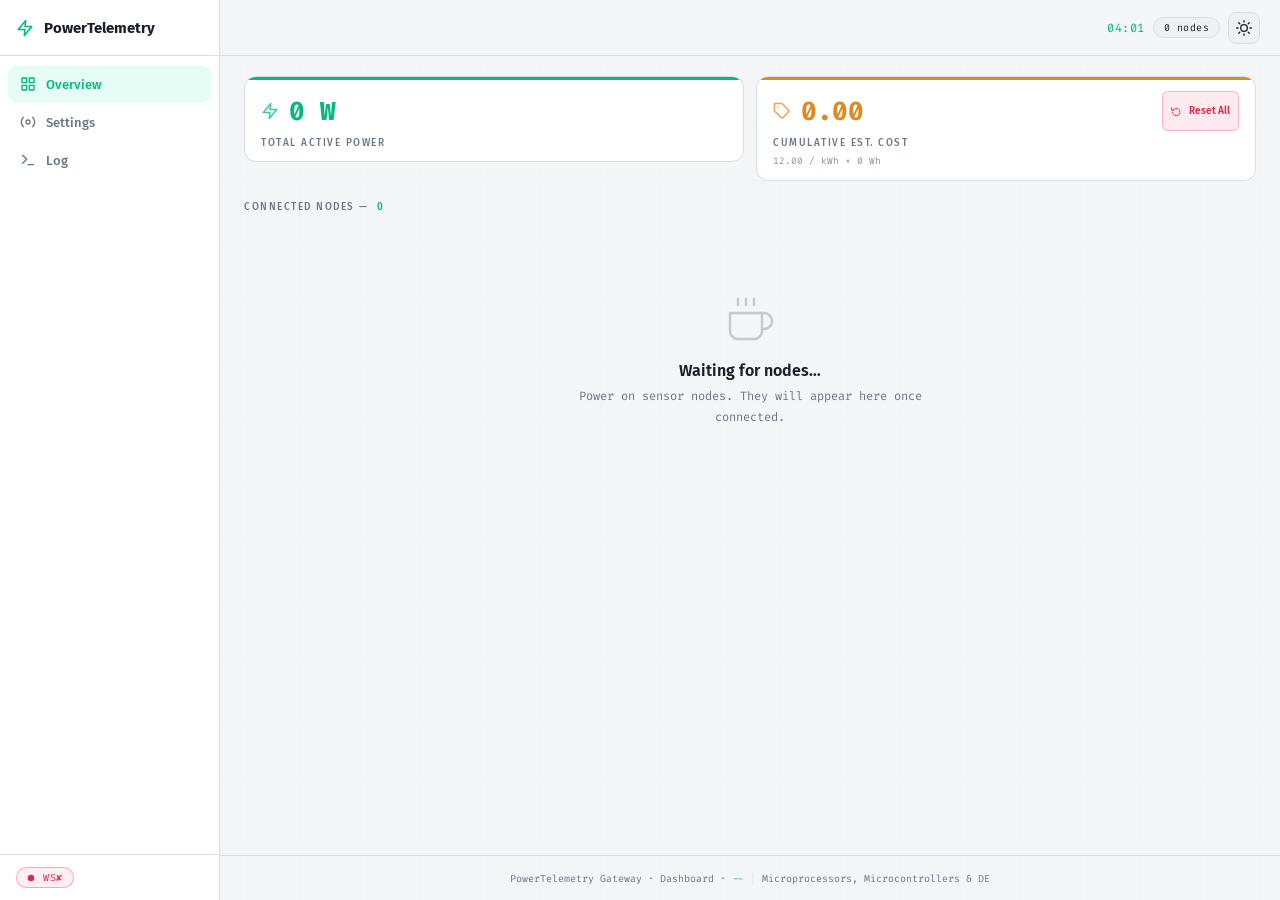
==== commit 96d39b7e: "EMI hacks so the system recovers faster" ====
--- a/data/index.html
+++ b/data/index.html
@@ -930,7 +930,7 @@
 
 <script src="chart.js"></script>
 <script src="app.js"></script>
-<script src="simulation.js"></script>
+<!--script src="simulation.js"></script-->
 <script>init();</script>
 </body>
 </html>
